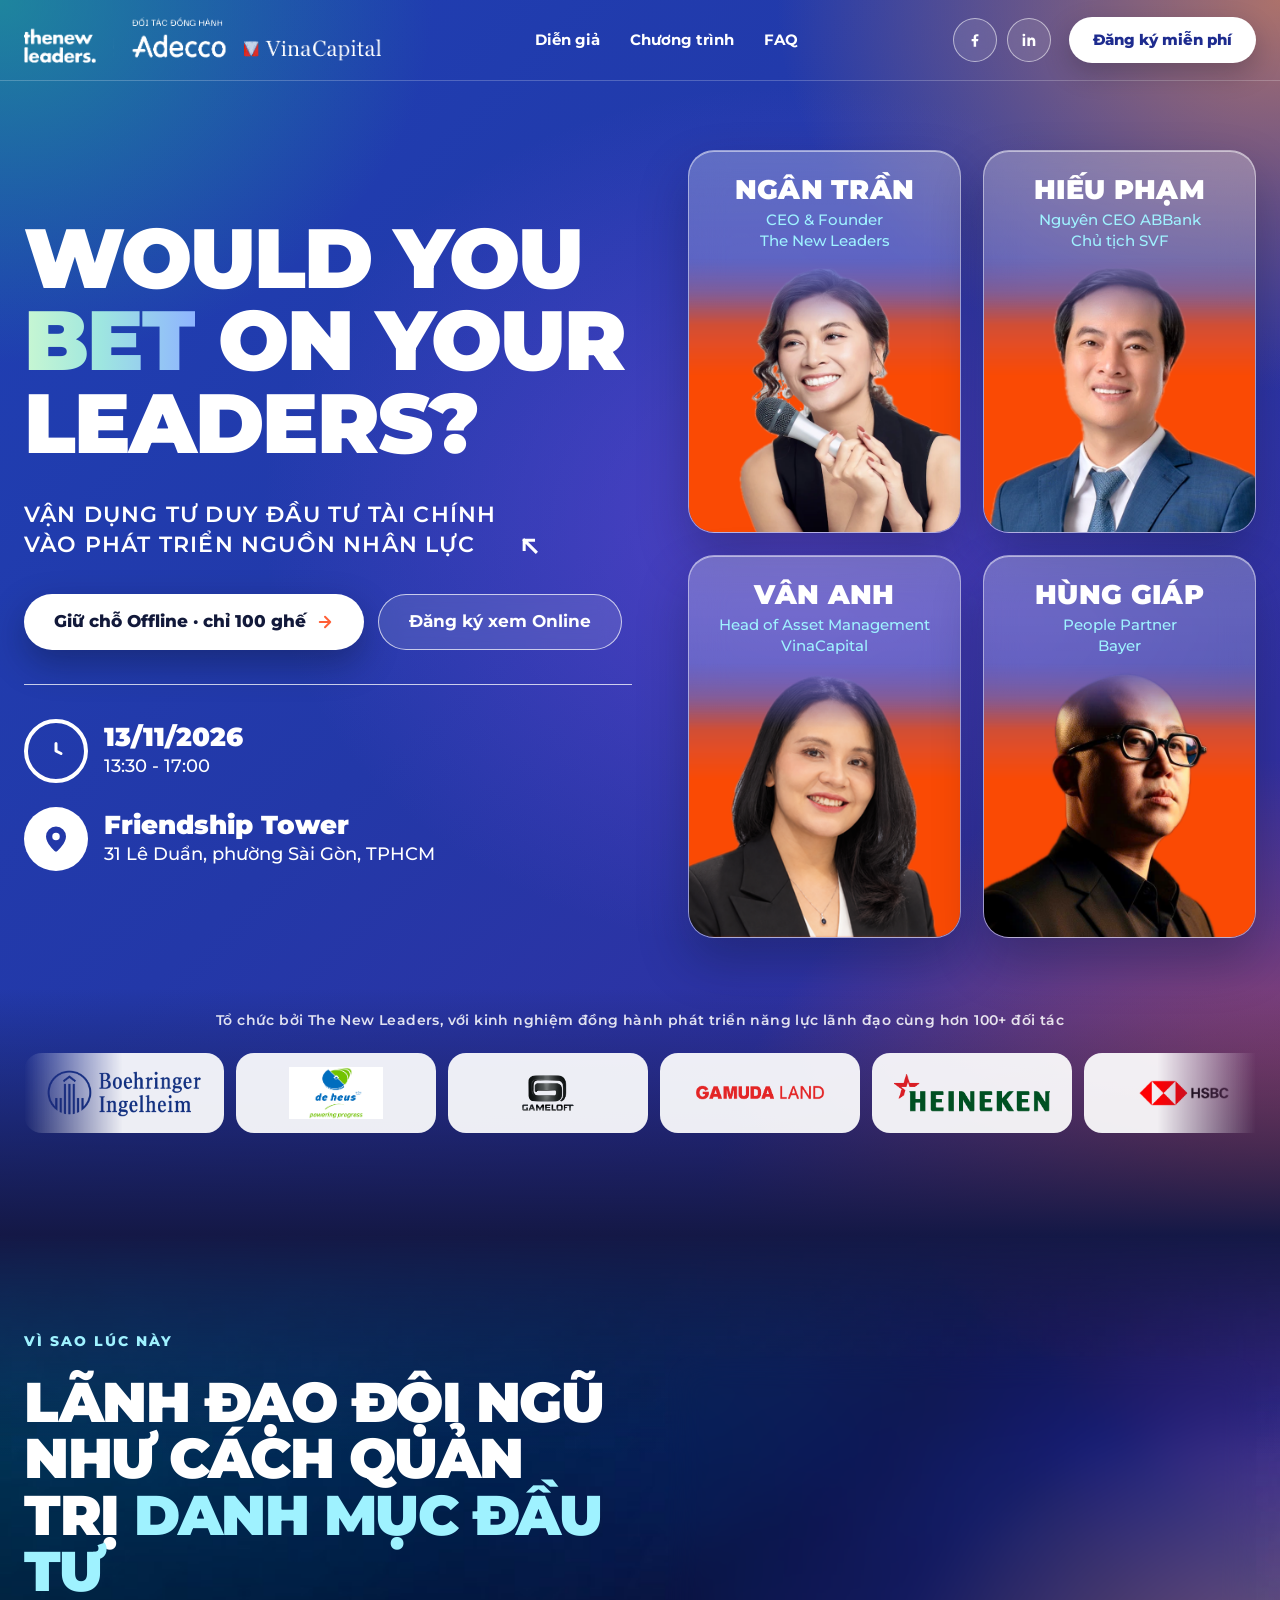
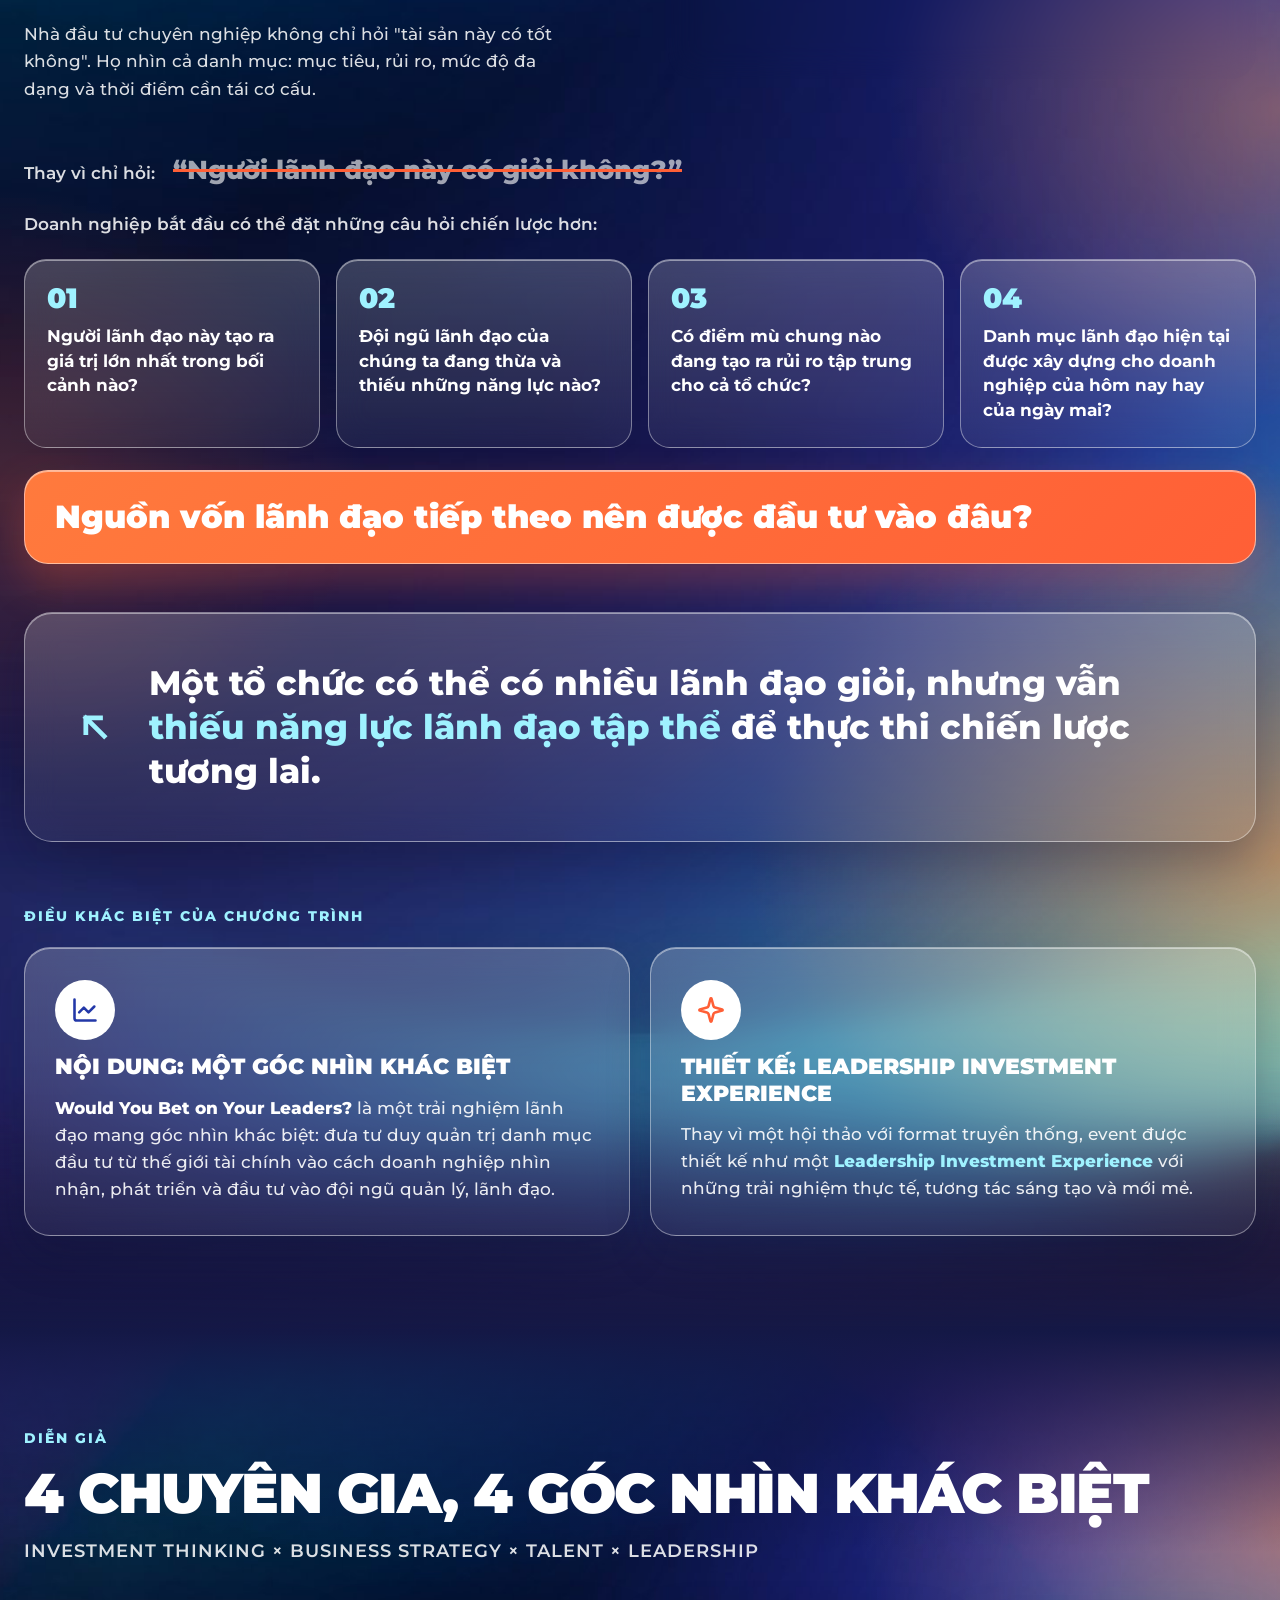
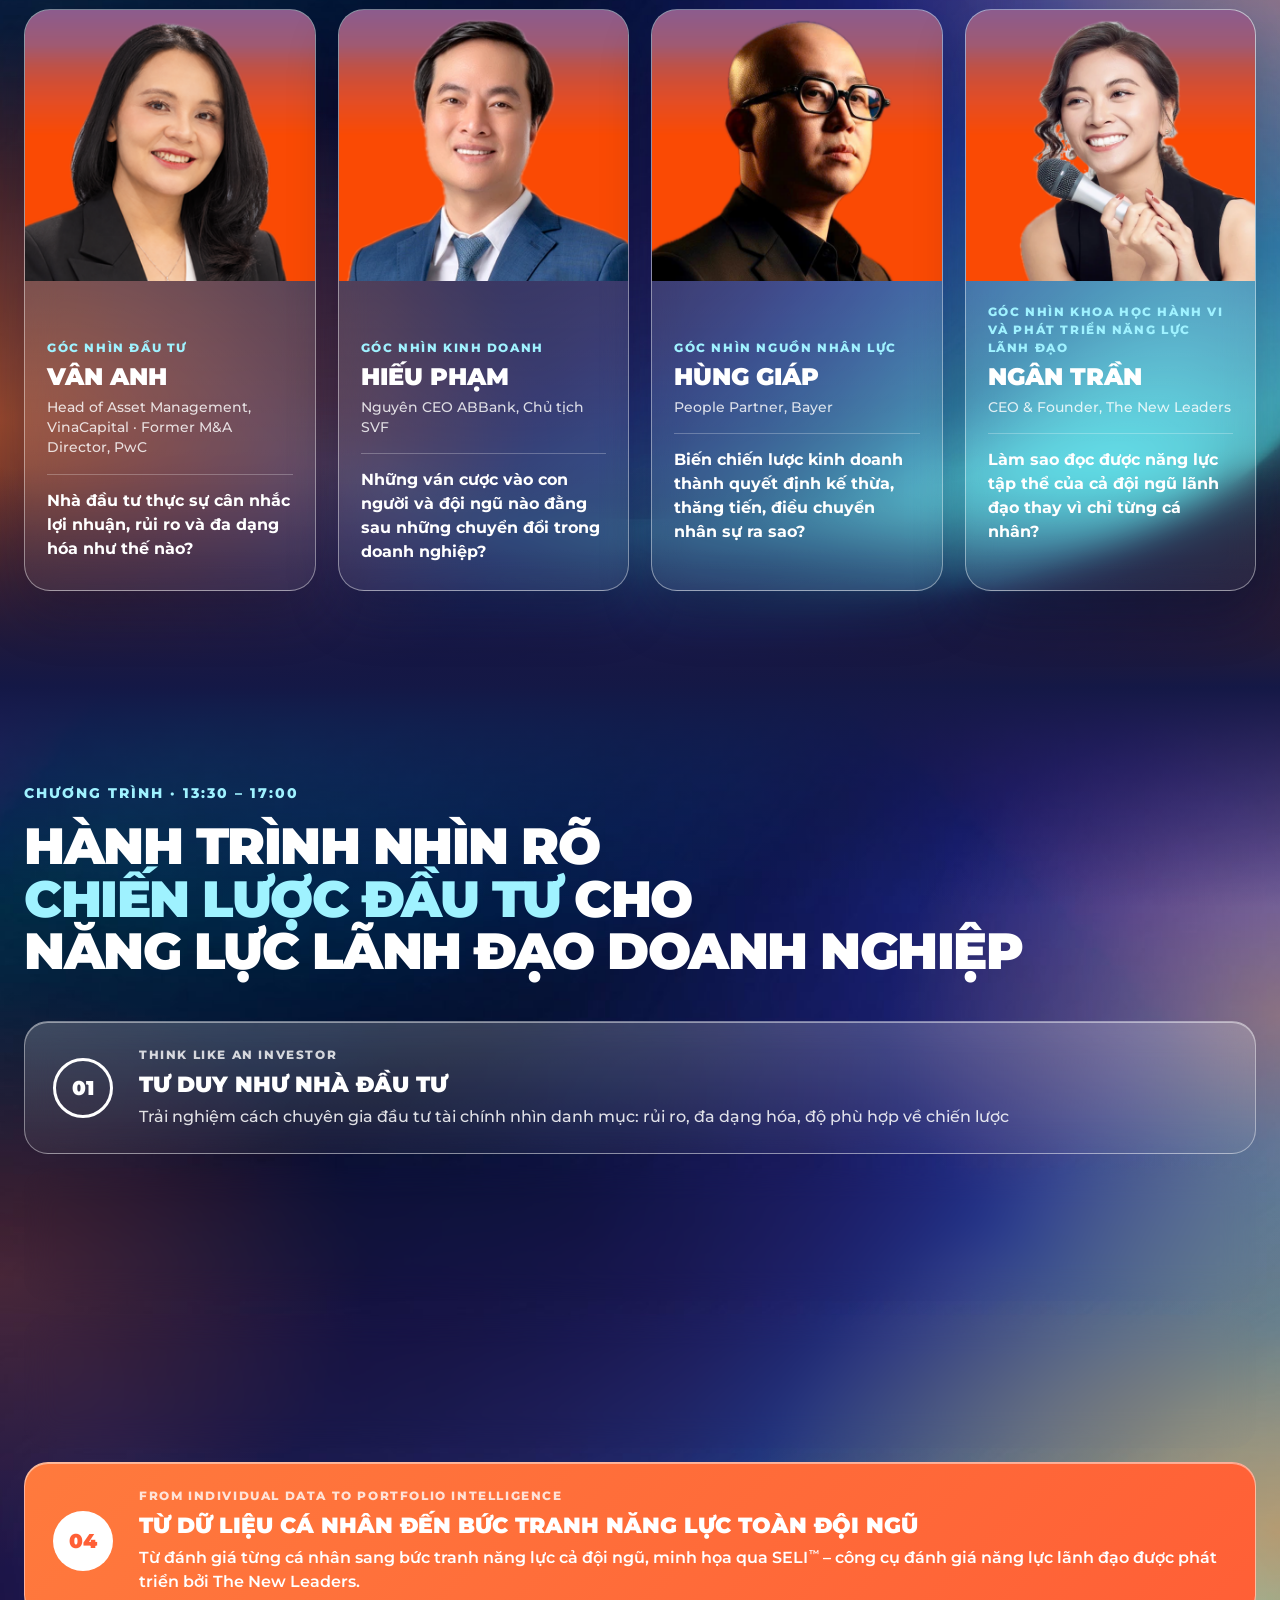
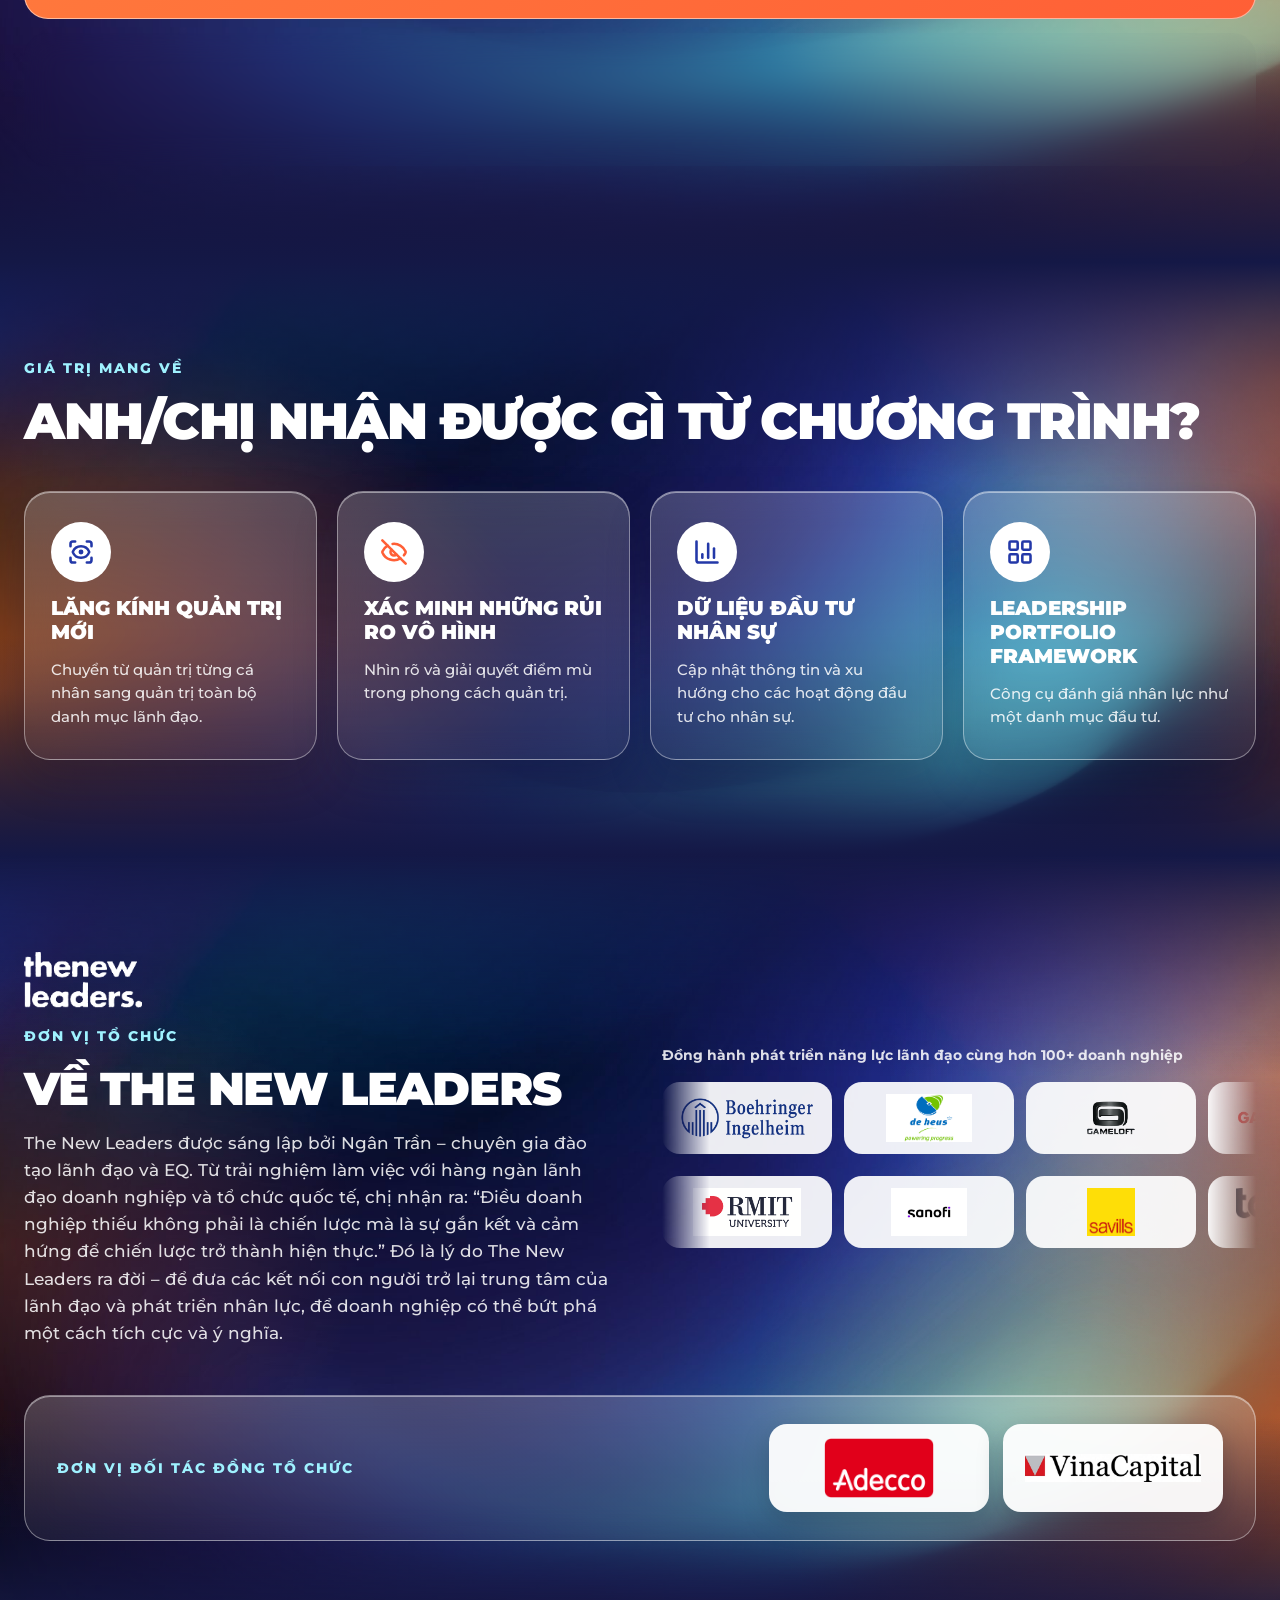
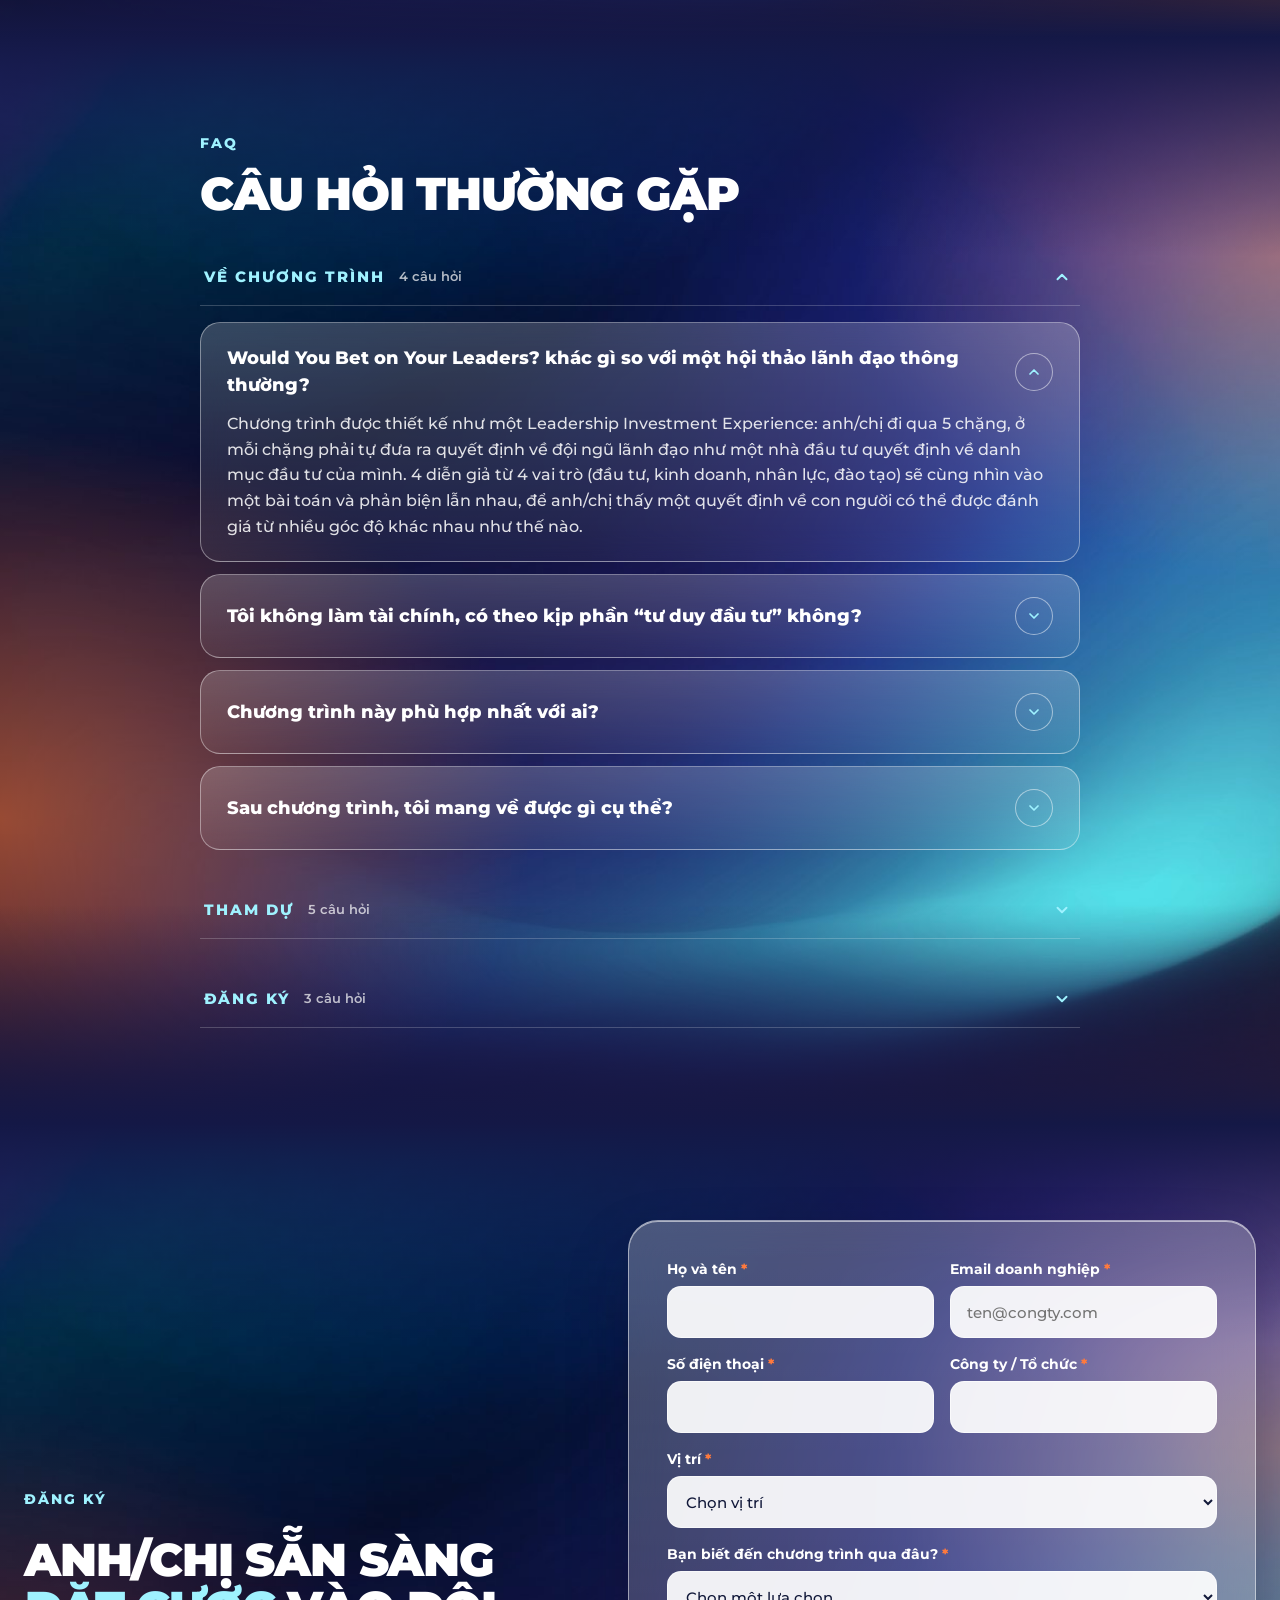
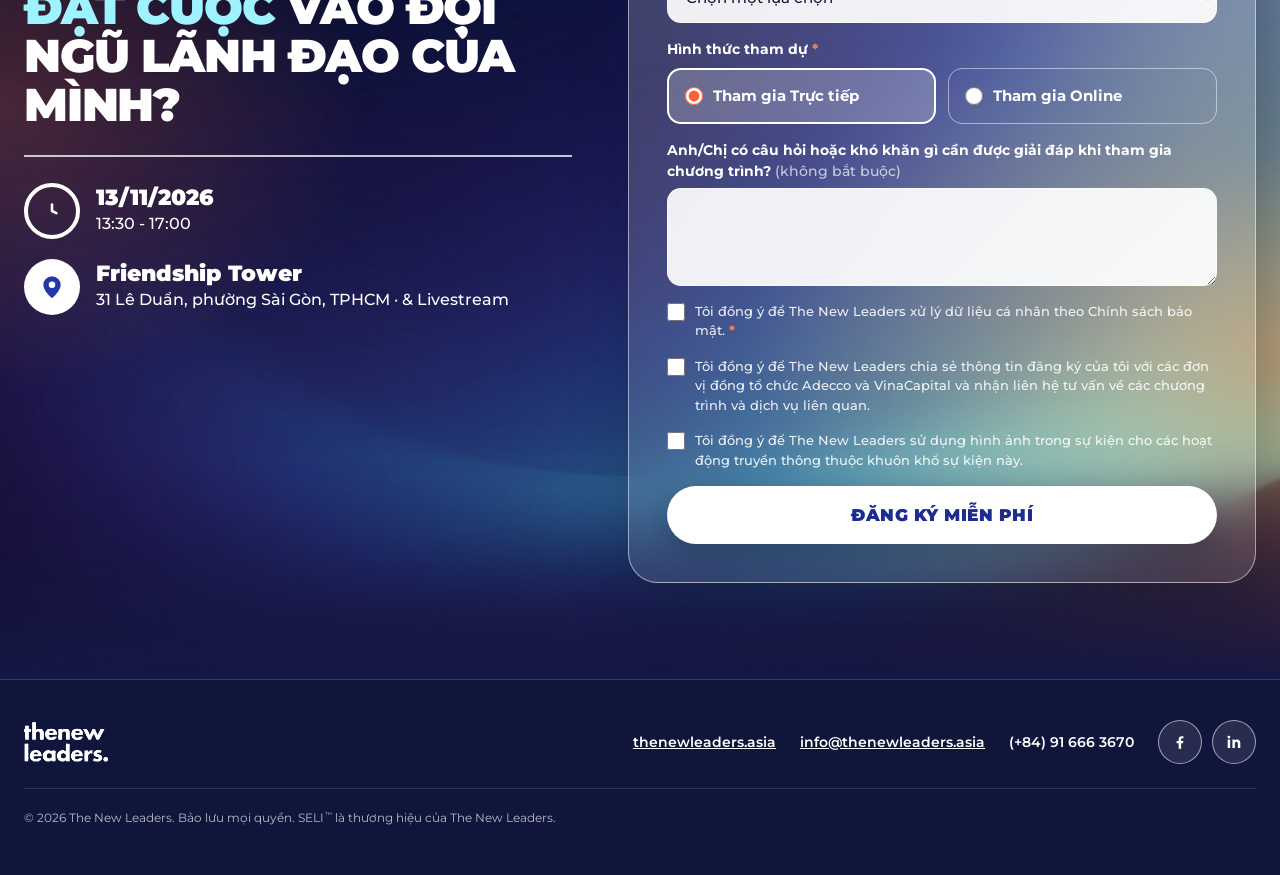
==== index.html @ a6abc37e "Point form at the re-pasted UTF-8 Apps Script deployment Co-Authored-By: Claude Opus 5.5 <noreply@an" ====
<!DOCTYPE html>
<html lang="vi">

<head>
  <meta charset="UTF-8">
  <meta name="viewport" content="width=device-width, initial-scale=1.0">
  <title>Would You Bet on Your Leaders? — The New Leaders</title>
  <meta name="description"
    content="Vận dụng tư duy đầu tư tài chính vào phát triển nguồn nhân lực. Sự kiện miễn phí ngày 13/11/2026 tại Friendship Tower, TPHCM & Livestream.">
  <!-- Ảnh & nội dung hiện khi share link (Facebook, Zalo, LinkedIn, Messenger, X).
       Link ảnh phải là URL đầy đủ; đổi ảnh thì thay file share_thumbnail.jpg (giữ tỉ lệ ~1.91:1 hoặc 16:9). -->
  <meta property="og:type" content="website">
  <meta property="og:url" content="https://khangworkinghardmakingmoney-code.github.io/PE1311/">
  <meta property="og:site_name" content="The New Leaders">
  <meta property="og:locale" content="vi_VN">
  <meta property="og:title" content="Would You Bet on Your Leaders? — The New Leaders">
  <meta property="og:description"
    content="Vận dụng tư duy đầu tư tài chính vào phát triển nguồn nhân lực. Sự kiện miễn phí ngày 13/11/2026 tại Friendship Tower, TPHCM & Livestream.">
  <meta property="og:image"
    content="https://khangworkinghardmakingmoney-code.github.io/PE1311/images/wybol/share_thumbnail.jpg">
  <meta property="og:image:width" content="1648">
  <meta property="og:image:height" content="928">
  <meta property="og:image:alt"
    content="Would You Bet on Your Leaders? — 13/11/2026, Friendship Tower, TPHCM. Diễn giả: Ngân Trần, Hiếu Phạm, Vân Anh, Hùng Giáp">
  <meta name="twitter:card" content="summary_large_image">
  <meta name="twitter:title" content="Would You Bet on Your Leaders? — The New Leaders">
  <meta name="twitter:description"
    content="Vận dụng tư duy đầu tư tài chính vào phát triển nguồn nhân lực. Sự kiện miễn phí ngày 13/11/2026 tại Friendship Tower, TPHCM & Livestream.">
  <meta name="twitter:image"
    content="https://khangworkinghardmakingmoney-code.github.io/PE1311/images/wybol/share_thumbnail.jpg">
  <!-- Event Typography: Montserrat -->
  <link rel="preconnect" href="https://fonts.googleapis.com">
  <link rel="preconnect" href="https://fonts.gstatic.com" crossorigin>
  <link href="https://fonts.googleapis.com/css2?family=Montserrat:wght@400;500;600;700;800;900&display=swap"
    rel="stylesheet">
  <link rel="stylesheet" href="event.css">
</head>

<body>

  <!-- ================================================================= -->
  <!-- 00 NAV (nằm trên Hero)                                            -->
  <!-- ================================================================= -->
  <header class="ev-header">
    <nav class="ev-nav" aria-label="Điều hướng chính">
      <a href="#top" class="ev-nav-brand"><img src="images/wybol/hero_logo_lockup.png"
          alt="The New Leaders · Đối tác đồng hành: Adecco, VinaCapital" class="ev-nav-logo"></a>
      <div class="ev-nav-links">
        <a href="#speakers">Diễn giả</a>
        <a href="#agenda">Chương trình</a>
        <a href="#faq">FAQ</a>
      </div>
      <div class="ev-nav-actions">
        <div class="ev-social">
          <a href="https://www.facebook.com/Thenewleaders.asia" class="ev-social-btn" target="_blank" rel="noopener"
            aria-label="The New Leaders trên Facebook"><svg aria-hidden="true" width="18" height="18" viewBox="0 0 24 24" fill="currentColor"><path d="M13.5 21v-7.5h2.5l.5-3h-3V8.6c0-.9.3-1.6 1.6-1.6H16.6V4.3c-.3 0-1.3-.1-2.4-.1-2.4 0-4 1.4-4 4.1v2.2H7.5v3h2.7V21h3.3z"/></svg></a>
          <a href="https://www.linkedin.com/company/74144315" class="ev-social-btn" target="_blank" rel="noopener"
            aria-label="The New Leaders trên LinkedIn"><svg aria-hidden="true" width="18" height="18" viewBox="0 0 24 24" fill="currentColor"><path d="M6.9 8.8H3.6V20h3.3V8.8zM5.2 3.5a1.9 1.9 0 1 0 0 3.8 1.9 1.9 0 0 0 0-3.8zM20.4 13.6c0-3-1.6-4.9-4.2-4.9-1.6 0-2.6.9-3 1.6V8.8H9.9V20h3.3v-5.6c0-1.5.3-2.9 2.1-2.9 1.8 0 1.8 1.7 1.8 3V20h3.3v-6.4z"/></svg></a>
        </div>
        <a href="#register" class="ev-btn ev-btn-white ev-nav-cta">Đăng ký miễn phí</a>
      </div>
    </nav>
  </header>

  <main id="top">
    <!-- ================================================================= -->
    <!-- 01 HERO                                                           -->
    <!-- ================================================================= -->
    <section class="ev-hero">
      <div class="ev-container ev-hero-grid">

        <!-- Left: title + CTA + info (logo lockup lives in the header) -->
        <div class="ev-hero-copy">
          <h1 class="ev-hero-title">Would you <span class="ev-hero-title-gradient">bet</span> on your leaders?</h1>
          <p class="ev-hero-tagline">
            <span>Vận dụng tư duy đầu tư tài chính vào phát triển nguồn nhân lực</span>
            <svg aria-hidden="true" width="28" height="28" viewBox="0 0 24 24" fill="none" stroke="currentColor"
              stroke-width="2.6" stroke-linecap="square">
              <path d="M17 17 7 7M7 15V7h8"></path>
            </svg>
          </p>
          <div class="ev-hero-ctas">
            <a href="#register" class="ev-btn ev-btn-white">
              Giữ chỗ Offline · chỉ 100 ghế
              <svg aria-hidden="true" width="18" height="18" viewBox="0 0 24 24" fill="none" stroke="#FF5F36"
                stroke-width="2.6" stroke-linecap="round" stroke-linejoin="round">
                <path d="M5 12h14M12 5l7 7-7 7"></path>
              </svg>
            </a>
            <a href="#register" class="ev-btn ev-btn-ghost">Đăng ký xem Online</a>
          </div>
          <div class="ev-rule"></div>
          <div class="ev-info-list">
            <div class="ev-info-item">
              <span class="ev-icon-circle ev-icon-circle--outline">
                <svg aria-hidden="true" width="30" height="30" viewBox="0 0 24 24" fill="none" stroke="#FFFFFF"
                  stroke-width="2.4" stroke-linecap="round" stroke-linejoin="round">
                  <path d="M12 6v6l4 2"></path>
                </svg>
              </span>
              <div><strong>13/11/2026</strong><span>13:30 - 17:00</span></div>
            </div>
            <div class="ev-info-item">
              <span class="ev-icon-circle ev-icon-circle--solid">
                <svg aria-hidden="true" width="30" height="30" viewBox="0 0 24 24" fill="#2338A8">
                  <path
                    d="M12 2a8 8 0 0 0-8 8c0 5.4 6.4 11.1 7.2 11.8a1.2 1.2 0 0 0 1.6 0C13.6 21.1 20 15.4 20 10a8 8 0 0 0-8-8zm0 11a3 3 0 1 1 0-6 3 3 0 0 1 0 6z">
                  </path>
                </svg>
              </span>
              <div><strong>Friendship Tower</strong><span>31 Lê Duẩn, phường Sài Gòn, TPHCM</span></div>
            </div>
          </div>
        </div>

        <!-- Right: 4 speakers, glass cards -->
        <div class="ev-hero-speakers">
          <article class="ev-hero-speaker">
            <div class="ev-hero-speaker-meta">
              <h3>Ngân Trần</h3><span>CEO &amp; Founder<br>The New Leaders</span>
            </div>
            <img src="images/wybol/speaker_ngan_tran.png" alt="Ngân Trần">
          </article>
          <article class="ev-hero-speaker">
            <div class="ev-hero-speaker-meta">
              <h3>Hiếu Phạm</h3><span>Nguyên CEO ABBank<br>Chủ tịch SVF</span>
            </div>
            <img src="images/wybol/speaker_hieu_pham.png" alt="Hiếu Phạm">
          </article>
          <article class="ev-hero-speaker">
            <div class="ev-hero-speaker-meta">
              <h3>Vân Anh</h3><span>Head of Asset Management<br>VinaCapital</span>
            </div>
            <img src="images/wybol/speaker_van_anh.png" alt="Vân Anh">
          </article>
          <article class="ev-hero-speaker">
            <div class="ev-hero-speaker-meta">
              <h3>Hùng Giáp</h3><span>People Partner<br>Bayer</span>
            </div>
            <img src="images/wybol/speaker_hung_giap.png" alt="Hùng Giáp">
          </article>
        </div>

      </div>

      <!-- Hero logo strip: logo lấy từ <template id="clientLogos"> (phần Đơn vị tổ chức), chỉ cần sửa logo ở đó -->
      <div class="ev-container ev-hero-logos">
        <p class="ev-hero-logos-caption">Tổ chức bởi The New Leaders, với kinh nghiệm đồng hành phát triển năng
          lực lãnh đạo cùng hơn 100+ đối tác</p>
        <div class="ev-marquee" id="heroMarquee">
          <div class="ev-marquee-track"></div>
        </div>
      </div>
    </section>

    <!-- ================================================================= -->
    <!-- 02 WHY + BIG IDEA                                                 -->
    <!-- ================================================================= -->
    <section class="ev-section ev-bg-a" id="why">
      <div class="ev-container ev-why">
        <div class="ev-why-intro">
          <div class="ev-why-copy">
            <span class="ev-eyebrow">VÌ SAO LÚC NÀY</span>
            <h2 class="ev-h2">Lãnh đạo đội ngũ như cách quản trị <span class="ev-accent">danh mục đầu tư</span></h2>
            <p class="ev-lead">Nhà đầu tư chuyên nghiệp không chỉ hỏi "tài sản này có tốt không". Họ nhìn cả danh mục:
              mục tiêu, rủi ro, mức độ đa dạng và thời điểm cần tái cơ cấu.</p>
          </div>
          <div class="ev-glass ev-compare">
            <div class="ev-compare-row ev-compare-row--head"><span>TRONG ĐẦU TƯ</span><span>TRONG LÃNH ĐẠO</span></div>
            <div class="ev-compare-row"><span>Tài sản</span><span>Đội ngũ lãnh đạo</span></div>
            <div class="ev-compare-row"><span>Rủi ro</span><span>Rủi ro hành vi &amp; lãnh đạo</span></div>
            <div class="ev-compare-row ev-compare-row--highlight"><span>Rủi ro tập trung</span><span>Điểm mù lãnh đạo tập
                thể</span></div>
            <div class="ev-compare-row"><span>Tái cơ cấu danh mục</span><span>Quyết định đầu tư lãnh đạo</span></div>
          </div>
        </div>

        <!-- Strategic questions -->
        <div class="ev-questions">
          <div class="ev-questions-strike">
            <span class="ev-questions-label">Thay vì chỉ hỏi:</span>
            <span class="ev-questions-old">“Người lãnh đạo này có giỏi không?”</span>
          </div>
          <p class="ev-questions-label">Doanh nghiệp bắt đầu có thể đặt những câu hỏi chiến lược hơn:</p>
          <div class="ev-questions-grid">
            <div class="ev-glass ev-question-card"><span>01</span>
              <p>Người lãnh đạo này tạo ra giá trị lớn nhất trong bối cảnh nào?</p>
            </div>
            <div class="ev-glass ev-question-card"><span>02</span>
              <p>Đội ngũ lãnh đạo của chúng ta đang thừa và thiếu những năng lực nào?</p>
            </div>
            <div class="ev-glass ev-question-card"><span>03</span>
              <p>Có điểm mù chung nào đang tạo ra rủi ro tập trung cho cả tổ chức?</p>
            </div>
            <div class="ev-glass ev-question-card"><span>04</span>
              <p>Danh mục lãnh đạo hiện tại được xây dựng cho doanh nghiệp của hôm nay hay của ngày mai?</p>
            </div>
          </div>
          <p class="ev-orange-card ev-question-final">Nguồn vốn lãnh đạo tiếp theo nên được đầu tư vào đâu?</p>
        </div>

        <div class="ev-glass ev-big-idea">
          <svg aria-hidden="true" width="44" height="44" viewBox="0 0 24 24" fill="none" stroke="#9FF2FF"
            stroke-width="2.6" stroke-linecap="square">
            <path d="M17 17 7 7M7 15V7h8"></path>
          </svg>
          <p>Một tổ chức có thể có nhiều lãnh đạo giỏi, nhưng vẫn <span class="ev-accent">thiếu năng lực lãnh đạo tập
              thể</span> để thực thi chiến lược tương lai.</p>
        </div>

        <!-- Event summary -->
        <div class="ev-diff">
          <span class="ev-eyebrow">ĐIỀU KHÁC BIỆT CỦA CHƯƠNG TRÌNH</span>
          <div class="ev-diff-grid">
            <div class="ev-glass ev-feature-card">
              <span class="ev-icon-circle ev-icon-circle--card">
                <svg aria-hidden="true" width="28" height="28" viewBox="0 0 24 24" fill="none" stroke="#2338A8"
                  stroke-width="2.2" stroke-linecap="round" stroke-linejoin="round">
                  <path d="M3 3v16a2 2 0 0 0 2 2h16"></path>
                  <path d="m7 14 4-4 4 4 5-5"></path>
                </svg>
              </span>
              <h3>Nội dung: một góc nhìn khác biệt</h3>
              <p><strong>Would You Bet on Your Leaders?</strong> là một trải nghiệm lãnh đạo mang góc nhìn khác biệt:
                đưa tư duy quản trị danh mục đầu tư từ thế giới tài chính vào cách doanh nghiệp nhìn nhận, phát triển
                và đầu tư vào đội ngũ quản lý, lãnh đạo.</p>
            </div>
            <div class="ev-glass ev-feature-card">
              <span class="ev-icon-circle ev-icon-circle--card">
                <svg aria-hidden="true" width="28" height="28" viewBox="0 0 24 24" fill="none" stroke="#FF5F36"
                  stroke-width="2.2" stroke-linecap="round" stroke-linejoin="round">
                  <path
                    d="M9.937 15.5A2 2 0 0 0 8.5 14.063l-6.135-1.582a.5.5 0 0 1 0-.962L8.5 9.936A2 2 0 0 0 9.937 8.5l1.582-6.135a.5.5 0 0 1 .963 0L14.063 8.5A2 2 0 0 0 15.5 9.937l6.135 1.581a.5.5 0 0 1 0 .964L15.5 14.063a2 2 0 0 0-1.437 1.437l-1.582 6.135a.5.5 0 0 1-.963 0z">
                  </path>
                </svg>
              </span>
              <h3>Thiết kế: Leadership Investment Experience</h3>
              <p>Thay vì một hội thảo với format truyền thống, event được thiết kế như một <strong
                  class="ev-accent">Leadership Investment Experience</strong> với những trải nghiệm thực tế, tương tác
                sáng tạo và mới mẻ.</p>
            </div>
          </div>
        </div>
      </div>
    </section>

    <!-- ================================================================= -->
    <!-- 05 SPEAKERS                                                       -->
    <!-- ================================================================= -->
    <section class="ev-section ev-bg-b" id="speakers">
      <div class="ev-container ev-speakers">
        <div class="ev-section-head">
          <span class="ev-eyebrow">DIỄN GIẢ</span>
          <h2 class="ev-h2">4 chuyên gia, 4 góc nhìn khác biệt</h2>
          <p class="ev-speakers-sub">Investment Thinking × Business Strategy × Talent × Leadership</p>
        </div>
        <div class="ev-speakers-grid">
          <article class="ev-glass ev-speaker-card">
            <img src="images/wybol/speaker_van_anh.png" alt="Vân Anh">
            <div class="ev-speaker-body">
              <span class="ev-speaker-lens">GÓC NHÌN ĐẦU TƯ</span>
              <h3>Vân Anh</h3>
              <p class="ev-speaker-role">Head of Asset Management, VinaCapital · Former M&amp;A Director, PwC</p>
              <p class="ev-speaker-question">Nhà đầu tư thực sự cân nhắc lợi nhuận, rủi ro và đa dạng hóa như thế nào?</p>
            </div>
          </article>
          <article class="ev-glass ev-speaker-card">
            <img src="images/wybol/speaker_hieu_pham.png" alt="Hiếu Phạm">
            <div class="ev-speaker-body">
              <span class="ev-speaker-lens">GÓC NHÌN KINH DOANH</span>
              <h3>Hiếu Phạm</h3>
              <p class="ev-speaker-role">Nguyên CEO ABBank, Chủ tịch SVF</p>
              <p class="ev-speaker-question">Những ván cược vào con người và đội ngũ nào đằng sau những chuyển đổi trong
                doanh nghiệp?</p>
            </div>
          </article>
          <article class="ev-glass ev-speaker-card">
            <img src="images/wybol/speaker_hung_giap.png" alt="Hùng Giáp">
            <div class="ev-speaker-body">
              <span class="ev-speaker-lens">GÓC NHÌN NGUỒN NHÂN LỰC</span>
              <h3>Hùng Giáp</h3>
              <p class="ev-speaker-role">People Partner, Bayer</p>
              <p class="ev-speaker-question">Biến chiến lược kinh doanh thành quyết định kế thừa, thăng tiến, điều chuyển
                nhân sự ra sao?</p>
            </div>
          </article>
          <article class="ev-glass ev-speaker-card">
            <img src="images/wybol/speaker_ngan_tran.png" alt="Ngân Trần">
            <div class="ev-speaker-body">
              <span class="ev-speaker-lens">GÓC NHÌN KHOA HỌC HÀNH VI VÀ PHÁT TRIỂN NĂNG LỰC LÃNH ĐẠO</span>
              <h3>Ngân Trần</h3>
              <p class="ev-speaker-role">CEO &amp; Founder, The New Leaders</p>
              <p class="ev-speaker-question">Làm sao đọc được năng lực tập thể của cả đội ngũ lãnh đạo thay vì chỉ từng
                cá nhân?</p>
            </div>
          </article>
        </div>
      </div>
    </section>

    <!-- ================================================================= -->
    <!-- 06 AGENDA                                                         -->
    <!-- ================================================================= -->
    <section class="ev-section ev-bg-a" id="agenda">
      <div class="ev-container ev-agenda">
        <div class="ev-section-head">
          <span class="ev-eyebrow">CHƯƠNG TRÌNH · 13:30 – 17:00</span>
          <h2 class="ev-h2 ev-h2--md">Hành trình nhìn rõ <br><span class="ev-accent">chiến lược đầu tư</span> cho
            <br>năng lực lãnh đạo doanh nghiệp</h2>
        </div>
        <ol class="ev-agenda-list">
          <li class="ev-glass ev-agenda-item">
            <span class="ev-agenda-num">01</span>
            <div class="ev-agenda-body">
              <span class="ev-agenda-en">Think Like an Investor</span>
              <h3>Tư duy như nhà đầu tư</h3>
              <p>Trải nghiệm cách chuyên gia đầu tư tài chính nhìn danh mục: rủi ro, đa dạng hóa, độ phù hợp về chiến
                lược</p>
            </div>
          </li>
          <li class="ev-glass ev-agenda-item">
            <span class="ev-agenda-num">02</span>
            <div class="ev-agenda-body">
              <span class="ev-agenda-en">Reimagine Leadership as a Portfolio</span>
              <h3>Nhìn đội ngũ lãnh đạo như một danh mục đầu tư</h3>
              <p>Khi một điểm mạnh lặp lại quá nhiều trở thành những rủi ro khó lường</p>
            </div>
          </li>
          <li class="ev-glass ev-agenda-item">
            <span class="ev-agenda-num">03</span>
            <div class="ev-agenda-body">
              <span class="ev-agenda-en">Leadership Investment in the Real World</span>
              <h3>Đầu tư vào lãnh đạo trong thực tế</h3>
              <p>4 diễn giả cùng giải bài toán: phát triển, điều chuyển, đa dạng hóa, kế thừa hay tuyển mới.</p>
            </div>
          </li>
          <li class="ev-orange-card ev-agenda-item">
            <span class="ev-agenda-num">04</span>
            <div class="ev-agenda-body">
              <span class="ev-agenda-en">From Individual Data to Portfolio Intelligence</span>
              <h3>Từ dữ liệu cá nhân đến bức tranh năng lực toàn đội ngũ</h3>
              <p>Từ đánh giá từng cá nhân sang bức tranh năng lực cả đội ngũ, minh họa qua SELI<sup class="ev-tm">™</sup>
                – công cụ đánh giá năng lực lãnh đạo được phát triển bởi The New Leaders.</p>
            </div>
          </li>
          <li class="ev-glass ev-agenda-item">
            <span class="ev-agenda-num">05</span>
            <div class="ev-agenda-body">
              <span class="ev-agenda-en">Rebalance for the Future</span>
              <h3>Tái cơ cấu cho tương lai</h3>
              <p>Áp dụng Leadership Portfolio Framework vào chính tổ chức của anh/chị</p>
            </div>
          </li>
        </ol>
      </div>
    </section>

    <!-- ================================================================= -->
    <!-- 07 TAKEAWAYS                                                      -->
    <!-- ================================================================= -->
    <section class="ev-section ev-bg-b">
      <div class="ev-container ev-speakers">
        <div class="ev-section-head">
          <span class="ev-eyebrow">GIÁ TRỊ MANG VỀ</span>
          <h2 class="ev-h2 ev-h2--md">Anh/chị nhận được gì từ chương trình?</h2>
        </div>
        <div class="ev-takeaways-grid">
          <div class="ev-glass ev-feature-card">
            <span class="ev-icon-circle ev-icon-circle--card">
              <svg aria-hidden="true" width="28" height="28" viewBox="0 0 24 24" fill="none" stroke="#2338A8"
                stroke-width="2.2" stroke-linecap="round" stroke-linejoin="round">
                <path d="M3 7V5a2 2 0 0 1 2-2h2"></path>
                <path d="M17 3h2a2 2 0 0 1 2 2v2"></path>
                <path d="M21 17v2a2 2 0 0 1-2 2h-2"></path>
                <path d="M7 21H5a2 2 0 0 1-2-2v-2"></path>
                <circle cx="12" cy="12" r="1"></circle>
                <path d="M18.944 12.33a1 1 0 0 0 0-.66 7.5 7.5 0 0 0-13.888 0 1 1 0 0 0 0 .66 7.5 7.5 0 0 0 13.888 0">
                </path>
              </svg>
            </span>
            <h3>Lăng kính quản trị mới</h3>
            <p>Chuyển từ quản trị từng cá nhân sang quản trị toàn bộ danh mục lãnh đạo.</p>
          </div>
          <div class="ev-glass ev-feature-card">
            <span class="ev-icon-circle ev-icon-circle--card">
              <svg aria-hidden="true" width="28" height="28" viewBox="0 0 24 24" fill="none" stroke="#FF5F36"
                stroke-width="2.2" stroke-linecap="round" stroke-linejoin="round">
                <path d="M10.733 5.076a10.744 10.744 0 0 1 11.205 6.575 1 1 0 0 1 0 .696 10.747 10.747 0 0 1-1.444 2.49">
                </path>
                <path d="M14.084 14.158a3 3 0 0 1-4.242-4.242"></path>
                <path d="M17.479 17.499a10.75 10.75 0 0 1-15.417-5.151 1 1 0 0 1 0-.696 10.75 10.75 0 0 1 4.446-5.143">
                </path>
                <path d="m2 2 20 20"></path>
              </svg>
            </span>
            <h3>Xác minh những rủi ro vô hình</h3>
            <p>Nhìn rõ và giải quyết điểm mù trong phong cách quản trị.</p>
          </div>
          <div class="ev-glass ev-feature-card">
            <span class="ev-icon-circle ev-icon-circle--card">
              <svg aria-hidden="true" width="28" height="28" viewBox="0 0 24 24" fill="none" stroke="#2338A8"
                stroke-width="2.2" stroke-linecap="round" stroke-linejoin="round">
                <path d="M3 3v16a2 2 0 0 0 2 2h16"></path>
                <path d="M18 17V9"></path>
                <path d="M13 17V5"></path>
                <path d="M8 17v-3"></path>
              </svg>
            </span>
            <h3>Dữ liệu đầu tư nhân sự</h3>
            <p>Cập nhật thông tin và xu hướng cho các hoạt động đầu tư cho nhân sự.</p>
          </div>
          <div class="ev-glass ev-feature-card">
            <span class="ev-icon-circle ev-icon-circle--card">
              <svg aria-hidden="true" width="28" height="28" viewBox="0 0 24 24" fill="none" stroke="#2338A8"
                stroke-width="2.2" stroke-linecap="round" stroke-linejoin="round">
                <rect x="3" y="3" width="7" height="7" rx="1"></rect>
                <rect x="14" y="3" width="7" height="7" rx="1"></rect>
                <rect x="14" y="14" width="7" height="7" rx="1"></rect>
                <rect x="3" y="14" width="7" height="7" rx="1"></rect>
              </svg>
            </span>
            <h3>Leadership Portfolio Framework</h3>
            <p>Công cụ đánh giá nhân lực như một danh mục đầu tư.</p>
          </div>
        </div>
      </div>
    </section>

    <!-- ================================================================= -->
    <!-- 08 ORGANISER                                                      -->
    <!-- ================================================================= -->
    <section class="ev-section ev-bg-a" id="partner">
      <div class="ev-container ev-organiser">
        <div class="ev-organiser-intro">
          <div class="ev-organiser-copy">
            <img src="images/wybol/tnl_logo.png" alt="The New Leaders" class="ev-organiser-logo">
            <span class="ev-eyebrow">ĐƠN VỊ TỔ CHỨC</span>
            <h2 class="ev-h2 ev-h2--sm">Về The New Leaders</h2>
            <p class="ev-lead">The New Leaders được sáng lập bởi Ngân Trần – chuyên gia đào tạo lãnh đạo và EQ. Từ trải
              nghiệm làm việc với hàng ngàn lãnh đạo doanh nghiệp và tổ chức quốc tế, chị nhận ra: “Điều doanh nghiệp
              thiếu không phải là chiến lược mà là sự gắn kết và cảm hứng để chiến lược trở thành hiện thực.” Đó là lý
              do The New Leaders ra đời – để đưa các kết nối con người trở lại trung tâm của lãnh đạo và phát triển
              nhân lực, để doanh nghiệp có thể bứt phá một cách tích cực và ý nghĩa.</p>
          </div>
          <!-- Logo khách hàng: 2 hàng marquee chạy ngược chiều, mỗi hàng lấy một nửa từ #clientLogos -->
          <div class="ev-clients">
            <span class="ev-clients-label">Đồng hành phát triển năng lực lãnh đạo cùng hơn 100+ doanh nghiệp</span>
            <div class="ev-marquee" data-logos-part="1">
              <div class="ev-marquee-track"></div>
            </div>
            <div class="ev-marquee ev-marquee--reverse" data-logos-part="2">
              <div class="ev-marquee-track"></div>
            </div>
          </div>
        </div>
        <div class="ev-glass ev-partners">
          <span class="ev-eyebrow">ĐƠN VỊ ĐỐI TÁC ĐỒNG TỔ CHỨC</span>
          <div class="ev-partner-logos">
            <div class="ev-partner-logo"><img src="images/wybol/partner_adecco.webp" alt="Adecco"></div>
            <div class="ev-partner-logo"><img src="images/wybol/partner_vinacapital.jpg" alt="VinaCapital"></div>
          </div>
        </div>
        <!-- Danh sách logo dùng chung cho mọi marquee (Hero + Đơn vị tổ chức). Mỗi logo chỉ liệt kê 1 lần.
             Thêm logo: <div class="ev-client-logo"><img src="images/ten_logo.png" alt="Tên công ty"></div> -->
        <template id="clientLogos">
          <div class="ev-client-logo"><img src="images/BoehringerIngelheim.png" alt="Boehringer Ingelheim"></div>
          <div class="ev-client-logo"><img src="images/deheus.png" alt="De Heus"></div>
          <div class="ev-client-logo"><img src="images/Gameloft.png" alt="Gameloft"></div>
          <div class="ev-client-logo"><img src="images/GamudaLand.png" alt="Gamuda Land"></div>
          <div class="ev-client-logo"><img src="images/Heineken.png" alt="Heineken"></div>
          <div class="ev-client-logo"><img src="images/hsbc.png" alt="HSBC"></div>
          <div class="ev-client-logo"><img src="images/Ipsen.png" alt="Ipsen"></div>
          <div class="ev-client-logo"><img src="images/Jotun.png" alt="Jotun"></div>
          <div class="ev-client-logo"><img src="images/jwmarriott.png" alt="JW Marriott"></div>
          <div class="ev-client-logo"><img src="images/MoMo.png" alt="MoMo"></div>
          <div class="ev-client-logo"><img src="images/rmit.png" alt="RMIT University"></div>
          <div class="ev-client-logo"><img src="images/sanofi.png" alt="Sanofi"></div>
          <div class="ev-client-logo"><img src="images/savills.png" alt="Savills"></div>
          <div class="ev-client-logo"><img src="images/TopCV.png" alt="TopCV"></div>
          <div class="ev-client-logo"><img src="images/truaire.png" alt="RectorSeal · Truaire"></div>
          <div class="ev-client-logo"><img src="images/usaid.png" alt="USAID"></div>
          <div class="ev-client-logo"><img src="images/Vietcombank.png" alt="Vietcombank"></div>
          <div class="ev-client-logo"><img src="images/vietinbank.png" alt="VietinBank"></div>
          <div class="ev-client-logo"><img src="images/VNG.png" alt="VNG"></div>
        </template>
      </div>
    </section>

    <!-- ================================================================= -->
    <!-- 09 FAQ                                                            -->
    <!-- ================================================================= -->
    <section class="ev-section ev-bg-b" id="faq">
      <div class="ev-container ev-faq">
        <div class="ev-section-head">
          <span class="ev-eyebrow">FAQ</span>
          <h2 class="ev-h2 ev-h2--sm">Câu hỏi thường gặp</h2>
        </div>
        <!-- Nhóm: Về chương trình -->
        <details class="ev-faq-group" open>
          <summary class="ev-faq-group-summary">
            <h3 class="ev-eyebrow ev-faq-group-title">VỀ CHƯƠNG TRÌNH</h3>
            <span class="ev-faq-group-count">4 câu hỏi</span>
          </summary>
          <div class="ev-faq-list">
            <details class="ev-glass ev-faq-item" open>
              <summary>Would You Bet on Your Leaders? khác gì so với một hội thảo lãnh đạo thông thường?</summary>
              <p>Chương trình được thiết kế như một Leadership Investment Experience: anh/chị đi qua 5 chặng, ở mỗi chặng
                phải tự đưa ra quyết định về đội ngũ lãnh đạo như một nhà đầu tư quyết định về danh mục đầu tư của mình.
                4 diễn giả từ 4 vai trò (đầu tư, kinh doanh, nhân lực, đào tạo) sẽ cùng nhìn vào một bài toán và phản
                biện lẫn nhau, để anh/chị thấy một quyết định về con người có thể được đánh giá từ nhiều góc độ khác
                nhau như thế nào.</p>
            </details>
            <details class="ev-glass ev-faq-item">
              <summary>Tôi không làm tài chính, có theo kịp phần “tư duy đầu tư” không?</summary>
              <p>Hoàn toàn được. Tư duy đầu tư ở đây là một lăng kính để nhìn nhận đội ngũ, chứ không phải là kiến thức
                chuyên môn về tài chính. Các khái niệm như đa dạng hóa, rủi ro tập trung hay tái cơ cấu danh mục sẽ được
                diễn giả từ VinaCapital giải thích bằng ngôn ngữ đời thường ngay từ chặng đầu tiên.</p>
            </details>
            <details class="ev-glass ev-faq-item">
              <summary>Chương trình này phù hợp nhất với ai?</summary>
              <p>Chương trình dành cho C-level, lãnh đạo khối kinh doanh, HR Director, Talent và L&amp;D Leader, cùng
                các quản lý cấp cao đang trực tiếp đưa ra quyết định về con người. Chương trình đặc biệt hữu ích nếu
                doanh nghiệp của anh/chị đang chuẩn bị cho Talent Review cuối năm, lên kế hoạch kế thừa hoặc phân bổ
                ngân sách phát triển lãnh đạo cho năm 2027.</p>
            </details>
            <details class="ev-glass ev-faq-item">
              <summary>Sau chương trình, tôi mang về được gì cụ thể?</summary>
              <p>Anh/chị mang về một cách nhìn mới: quản trị toàn bộ danh mục lãnh đạo thay vì đánh giá từng cá nhân
                riêng lẻ. Kèm theo đó là bộ câu hỏi chiến lược để soi lại đội ngũ hiện tại (đang thừa, thiếu năng lực
                nào, điểm mù chung nằm ở đâu) và Leadership Portfolio Framework để tiếp tục thảo luận với ban lãnh đạo
                ngay sau sự kiện.</p>
            </details>
          </div>
        </details>

        <!-- Nhóm: Tham dự -->
        <details class="ev-faq-group">
          <summary class="ev-faq-group-summary">
            <h3 class="ev-eyebrow ev-faq-group-title">THAM DỰ</h3>
            <span class="ev-faq-group-count">5 câu hỏi</span>
          </summary>
          <div class="ev-faq-list">
            <details class="ev-glass ev-faq-item">
              <summary>Sự kiện có mất phí không?</summary>
              <p>Không. Sự kiện hoàn toàn miễn phí cho cả hình thức tham dự offline và online. Tuy nhiên, do số lượng
                suất tham dự có hạn và để đảm bảo chất lượng chương trình, mỗi đơn đăng ký (cả offline lẫn online) sẽ được
                ban tổ chức xem xét. Suất tham dự chỉ được giữ khi anh/chị nhận được email xác nhận từ The New Leaders.</p>
            </details>
            <details class="ev-glass ev-faq-item">
              <summary>Tham dự offline và online khác nhau như thế nào?</summary>
              <p>Offline tại Friendship Tower (31 Lê Duẩn, phường Sài Gòn, TP.HCM) giới hạn 100 ghế. Khách offline trực
                tiếp tham gia các hoạt động ra quyết định, thảo luận và kết nối với diễn giả, khách mời. Online qua
                livestream phù hợp với anh/chị ở xa hoặc không sắp xếp được thời gian di chuyển. Cả hai hình thức đều
                cần được ban tổ chức xác nhận qua email.</p>
            </details>
            <details class="ev-glass ev-faq-item">
              <summary>Tôi có cần chuẩn bị gì trước khi đến không?</summary>
              <p>Không bắt buộc. Tuy nhiên, chương trình sẽ hữu ích hơn nhiều nếu anh/chị suy nghĩ trước về đội ngũ quản
                lý hiện tại và 1–2 quyết định nhân sự sắp tới (bổ nhiệm, kế thừa, đầu tư đào tạo). Ở chặng cuối, anh/chị
                sẽ áp dụng framework vào chính những tình huống đó. Khách offline nên đến sớm khoảng 15 phút để check-in,
                chương trình bắt đầu lúc 13:30.</p>
            </details>
            <details class="ev-glass ev-faq-item">
              <summary>Một công ty có thể đăng ký nhiều người không?</summary>
              <p>Có. Mỗi người vui lòng điền form đăng ký riêng để ban tổ chức sắp xếp chỗ ngồi và gửi thông tin. Chúng
                tôi khuyến khích doanh nghiệp đi cùng cả lãnh đạo khối kinh doanh lẫn người phụ trách nhân sự, vì các
                quyết định về đội ngũ lãnh đạo sẽ hiệu quả nhất khi cả hai cùng nhìn vào một bức tranh chung.</p>
            </details>
            <details class="ev-glass ev-faq-item">
              <summary>Sự kiện dùng ngôn ngữ nào?</summary>
              <p>Sự kiện sử dụng hoàn toàn tiếng Việt trong quá trình trao đổi giữa các diễn giả và khách tham dự.</p>
            </details>
          </div>
        </details>

        <!-- Nhóm: Đăng ký -->
        <details class="ev-faq-group">
          <summary class="ev-faq-group-summary">
            <h3 class="ev-eyebrow ev-faq-group-title">ĐĂNG KÝ</h3>
            <span class="ev-faq-group-count">3 câu hỏi</span>
          </summary>
          <div class="ev-faq-list">
            <details class="ev-glass ev-faq-item">
              <summary>Sau khi đăng ký, tôi sẽ nhận được gì?</summary>
              <p>Do số lượng chỗ có hạn và để đảm bảo chất lượng chương trình, ban tổ chức sẽ xem xét từng đơn đăng ký và
                gửi email xác nhận tới các anh/chị đăng ký sớm và phù hợp với đối tượng của chương trình. Với khách
                online đã được xác nhận, link livestream sẽ được gửi qua email trước giờ diễn ra sự kiện.</p>
            </details>
            <details class="ev-glass ev-faq-item">
              <summary>Offline hết chỗ thì sao?</summary>
              <p>Anh/chị có thể chuyển sang tham dự online, hoặc để lại thông tin vào danh sách chờ. Ban tổ chức sẽ liên
                hệ ngay nếu có chỗ offline trống.</p>
            </details>
            <details class="ev-glass ev-faq-item">
              <summary>Nếu tôi cần hỗ trợ thêm thì liên hệ ai?</summary>
              <p>Anh/chị có thể liên hệ ban tổ chức The New Leaders qua email
                <a href="mailto:info@thenewleaders.asia">info@thenewleaders.asia</a> hoặc số điện thoại
                <a href="tel:+84916663670">(+84) 91 666 3670</a>.</p>
            </details>
          </div>
        </details>
      </div>
    </section>

    <!-- ================================================================= -->
    <!-- 10 REGISTER FORM                                                  -->
    <!-- ================================================================= -->
    <section class="ev-section ev-bg-a" id="register">
      <div class="ev-container ev-register">
        <div class="ev-register-copy">
          <span class="ev-eyebrow">ĐĂNG KÝ</span>
          <h2 class="ev-h2 ev-h2--sm">Anh/chị sẵn sàng <span class="ev-accent">đặt cược</span> vào đội ngũ lãnh đạo của
            mình?</h2>
          <div class="ev-rule"></div>
          <div class="ev-info-list ev-info-list--stack">
            <div class="ev-info-item">
              <span class="ev-icon-circle ev-icon-circle--outline ev-icon-circle--sm">
                <svg aria-hidden="true" width="26" height="26" viewBox="0 0 24 24" fill="none" stroke="#FFFFFF"
                  stroke-width="2.4" stroke-linecap="round" stroke-linejoin="round">
                  <path d="M12 6v6l4 2"></path>
                </svg>
              </span>
              <div><strong>13/11/2026</strong><span>13:30 - 17:00</span></div>
            </div>
            <div class="ev-info-item">
              <span class="ev-icon-circle ev-icon-circle--solid ev-icon-circle--sm">
                <svg aria-hidden="true" width="26" height="26" viewBox="0 0 24 24" fill="#2338A8">
                  <path
                    d="M12 2a8 8 0 0 0-8 8c0 5.4 6.4 11.1 7.2 11.8a1.2 1.2 0 0 0 1.6 0C13.6 21.1 20 15.4 20 10a8 8 0 0 0-8-8zm0 11a3 3 0 1 1 0-6 3 3 0 0 1 0 6z">
                  </path>
                </svg>
              </span>
              <div><strong>Friendship Tower</strong><span>31 Lê Duẩn, phường Sài Gòn, TPHCM · &amp; Livestream</span>
              </div>
            </div>
          </div>
        </div>

        <form class="ev-form" id="formEventRegister">
          <div class="ev-form-grid">
            <label class="ev-field"><span>Họ và tên <span class="ev-required" aria-hidden="true">*</span></span><input type="text" name="name" class="ev-input" required></label>
            <label class="ev-field"><span>Email doanh nghiệp <span class="ev-required" aria-hidden="true">*</span></span><input type="email" name="email" class="ev-input"
                placeholder="ten@congty.com" required></label>
            <label class="ev-field"><span>Số điện thoại <span class="ev-required" aria-hidden="true">*</span></span><input type="tel" name="phone" class="ev-input" required
                pattern="[0-9+\(\)\s.\-]{8,20}" title="Số điện thoại gồm 8–20 chữ số"></label>
            <label class="ev-field"><span>Công ty / Tổ chức <span class="ev-required" aria-hidden="true">*</span></span><input type="text" name="company" class="ev-input"
                required></label>
          </div>
          <label class="ev-field"><span>Vị trí <span class="ev-required" aria-hidden="true">*</span></span>
            <select name="position" class="ev-input" required>
              <option value="" disabled selected>Chọn vị trí</option>
              <option>C-level</option>
              <option>HR Director</option>
              <option>L&amp;D / Talent Leader</option>
              <option>Senior Manager</option>
              <option>Khác</option>
            </select>
          </label>
          <label class="ev-field"><span>Bạn biết đến chương trình qua đâu? <span class="ev-required" aria-hidden="true">*</span></span>
            <select name="source" class="ev-input" required>
              <option value="" disabled selected>Chọn một lựa chọn</option>
              <option>Facebook</option>
              <option>LinkedIn</option>
              <option>Email Newsletter</option>
              <option>Lời mời từ đội ngũ The New Leaders</option>
              <option>Thông qua đối tác Adecco</option>
              <option>Thông qua đối tác VinaCapital</option>
              <option>Khác</option>
            </select>
          </label>
          <fieldset class="ev-fieldset">
            <legend>Hình thức tham dự <span class="ev-required" aria-hidden="true">*</span></legend>
            <div class="ev-mode-grid">
              <label class="ev-mode-option"><input type="radio" name="mode" value="offline" checked required>Tham gia Trực
                tiếp</label>
              <label class="ev-mode-option"><input type="radio" name="mode" value="online" required>Tham gia Online</label>
            </div>
          </fieldset>
          <label class="ev-field"><span>Anh/Chị có câu hỏi hoặc khó khăn gì cần được giải đáp khi tham gia chương trình? <span class="ev-optional">(không bắt buộc)</span></span>
            <textarea name="question" class="ev-input ev-textarea" rows="3" maxlength="1000"></textarea>
          </label>
          <label class="ev-consent"><input type="checkbox" name="consent" required><span>Tôi đồng ý để The New Leaders xử lý
            dữ liệu cá nhân theo Chính sách bảo mật. <span class="ev-required" aria-hidden="true">*</span></span></label>
          <label class="ev-consent"><input type="checkbox" name="share_partners" value="yes"><span>Tôi đồng ý để The New Leaders chia sẻ
            thông tin đăng ký của tôi với các đơn vị đồng tổ chức Adecco và VinaCapital và nhận liên hệ tư vấn về các chương trình và
            dịch vụ liên quan.</span></label>
          <label class="ev-consent"><input type="checkbox" name="photo_consent" value="yes"><span>Tôi đồng ý để The New Leaders sử dụng
            hình ảnh trong sự kiện cho các hoạt động truyền thông thuộc khuôn khổ sự kiện này.</span></label>
          <!-- Ô bẫy chống bot: ẩn với người dùng -->
          <input type="text" name="website" class="ev-honeypot" tabindex="-1" autocomplete="off" aria-hidden="true">
          <button type="submit" class="ev-btn ev-btn-white ev-form-submit">Đăng ký miễn phí</button>
          <p class="ev-form-success" id="eventRegisterSuccess" role="status" hidden>Cảm ơn anh/chị! Chúng tôi sẽ gửi
            xác nhận qua email.</p>
        </form>
      </div>
    </section>
  </main>

  <!-- ================================================================= -->
  <!-- FOOTER                                                            -->
  <!-- ================================================================= -->
  <footer class="ev-footer">
    <div class="ev-container ev-footer-inner">
      <img src="images/wybol/tnl_logo.png" alt="The New Leaders">
      <div class="ev-footer-links">
        <a href="https://thenewleaders.asia">thenewleaders.asia</a>
        <a href="mailto:info@thenewleaders.asia">info@thenewleaders.asia</a>
        <span>(+84) 91 666 3670</span>
        <div class="ev-social">
          <a href="https://www.facebook.com/Thenewleaders.asia" class="ev-social-btn" target="_blank" rel="noopener"
            aria-label="The New Leaders trên Facebook"><svg aria-hidden="true" width="18" height="18" viewBox="0 0 24 24" fill="currentColor"><path d="M13.5 21v-7.5h2.5l.5-3h-3V8.6c0-.9.3-1.6 1.6-1.6H16.6V4.3c-.3 0-1.3-.1-2.4-.1-2.4 0-4 1.4-4 4.1v2.2H7.5v3h2.7V21h3.3z"/></svg></a>
          <a href="https://www.linkedin.com/company/74144315" class="ev-social-btn" target="_blank" rel="noopener"
            aria-label="The New Leaders trên LinkedIn"><svg aria-hidden="true" width="18" height="18" viewBox="0 0 24 24" fill="currentColor"><path d="M6.9 8.8H3.6V20h3.3V8.8zM5.2 3.5a1.9 1.9 0 1 0 0 3.8 1.9 1.9 0 0 0 0-3.8zM20.4 13.6c0-3-1.6-4.9-4.2-4.9-1.6 0-2.6.9-3 1.6V8.8H9.9V20h3.3v-5.6c0-1.5.3-2.9 2.1-2.9 1.8 0 1.8 1.7 1.8 3V20h3.3v-6.4z"/></svg></a>
        </div>
      </div>
    </div>
    <p class="ev-container ev-footer-legal">© 2026 The New Leaders. Bảo lưu mọi quyền. SELI<sup class="ev-tm">™</sup> là
      thương hiệu của The New Leaders.</p>
  </footer>

  <script>
    // Marquee logo: mọi marquee lấy logo từ <template id="clientLogos">.
    // data-logos-part="1"/"2" lấy nửa đầu/nửa sau (cho 2 hàng), không có thì lấy hết.
    // Sau đó nhân đôi dãy logo để animation -50% lặp không bị khựng.
    const allLogos = [...document.getElementById('clientLogos').content.children];
    const half = Math.ceil(allLogos.length / 2);
    document.querySelectorAll('.ev-marquee').forEach(function (marquee) {
      const track = marquee.querySelector('.ev-marquee-track');
      const part = marquee.dataset.logosPart;
      const logos = part === '1' ? allLogos.slice(0, half) : part === '2' ? allLogos.slice(half) : allLogos;
      logos.forEach(function (logo) {
        track.appendChild(logo.cloneNode(true));
      });
      logos.forEach(function (logo) {
        const clone = logo.cloneNode(true);
        clone.setAttribute('aria-hidden', 'true');
        track.appendChild(clone);
      });
    });

    // Form đăng ký → Google Sheet qua Apps Script (xem google-apps-script/event-register.gs)
    const REGISTER_ENDPOINT = 'https://script.google.com/macros/s/AKfycbw2I5imObdudsy2tpn6HG_mK5VwCwsq8Bh3bMpbacnQDwcwKy7oscgX86Y0gSRC2dfB/exec';

    // Chỉ nhận email doanh nghiệp: chặn các dịch vụ email miễn phí (giữ giống danh sách trong Apps Script)
    const FREE_EMAIL_DOMAINS = [
      'gmail.com', 'googlemail.com', 'yahoo.com', 'yahoo.com.vn', 'ymail.com', 'rocketmail.com',
      'outlook.com', 'outlook.com.vn', 'hotmail.com', 'live.com', 'msn.com', 'icloud.com', 'me.com', 'mac.com',
      'aol.com', 'proton.me', 'protonmail.com', 'zoho.com', 'mail.com', 'gmx.com', 'yandex.com', 'qq.com'
    ];
    const emailInput = document.querySelector('#formEventRegister input[name="email"]');
    function checkBusinessEmail() {
      const domain = emailInput.value.trim().toLowerCase().split('@')[1] || '';
      emailInput.setCustomValidity(FREE_EMAIL_DOMAINS.includes(domain)
        ? 'Vui lòng dùng email doanh nghiệp (không dùng Gmail, Yahoo, Outlook, iCloud…).'
        : '');
    }
    emailInput.addEventListener('input', checkBusinessEmail);
    emailInput.addEventListener('blur', function () {
      checkBusinessEmail();
      if (!emailInput.checkValidity()) emailInput.reportValidity();
    });

    document.getElementById('formEventRegister').addEventListener('submit', async function (e) {
      e.preventDefault();
      const form = this;
      const button = form.querySelector('.ev-form-submit');
      const status = document.getElementById('eventRegisterSuccess');

      // Mọi trường đều bắt buộc: bỏ khoảng trắng thừa để ô chỉ gõ dấu cách không lọt qua
      form.querySelectorAll('input[type="text"], input[type="email"], input[type="tel"], textarea').forEach(function (input) {
        input.value = input.value.trim();
      });
      checkBusinessEmail();
      if (!form.checkValidity()) {
        form.reportValidity();
        return;
      }

      button.disabled = true;
      button.textContent = 'Đang gửi...';
      status.hidden = true;

      try {
        // Gửi dạng form-urlencoded để là "simple request", không bị CORS preflight
        const res = await fetch(REGISTER_ENDPOINT, {
          method: 'POST',
          body: new URLSearchParams(new FormData(form)),
        });
        const data = await res.json();
        if (!data.ok) throw new Error(data.error);
        status.textContent = 'Cảm ơn anh/chị! Chúng tôi sẽ gửi xác nhận qua email.';
        form.reset();
      } catch (err) {
        status.textContent = 'Chưa gửi được, anh/chị vui lòng thử lại hoặc email info@thenewleaders.asia.';
      } finally {
        status.hidden = false;
        button.disabled = false;
        button.textContent = 'Đăng ký miễn phí';
      }
    });
  </script>
</body>

</html>
---- event.css ----
/* ==========================================================================
   EVENT LANDING — WOULD YOU BET ON YOUR LEADERS? (The New Leaders × SELI)
   ========================================================================== */

:root {
  /* Event Palette */
  --ev-navy-deep: #141846;
  --ev-navy-ink: #12193A;
  --ev-royal: #2338A8;
  --ev-royal-btn: #1E2C8F;
  --ev-cyan: #9FF2FF;
  --ev-orange: #FF5F36;
  --ev-orange-light: #FF7A3D;
  --ev-white: #FFFFFF;
  --ev-text-soft: rgba(255, 255, 255, 0.86);
  --ev-shadow-ink: rgba(10, 16, 41, 0.30);

  /* Glass Surfaces */
  --ev-glass-bg: linear-gradient(180deg, rgba(255, 255, 255, 0.20), rgba(255, 255, 255, 0.06));
  --ev-glass-border: 1px solid rgba(255, 255, 255, 0.40);
  --ev-glass-inset: inset 0 1px 0 rgba(255, 255, 255, 0.45);
  --ev-orange-bg: linear-gradient(135deg, var(--ev-orange-light), var(--ev-orange));

  /* Fonts */
  --ev-font: 'Montserrat', system-ui, sans-serif;

  --ev-max-width: 1240px;
}

html {
  scroll-behavior: smooth;
}

section[id] {
  scroll-margin-top: 80px;
}

/* Reset & Base */
* {
  box-sizing: border-box;
  margin: 0;
  padding: 0;
}

body {
  font-family: var(--ev-font);
  background: var(--ev-navy-deep);
  color: var(--ev-white);
  line-height: 1.5;
  -webkit-font-smoothing: antialiased;
  overflow-x: hidden;
}

a {
  color: var(--ev-white);
}

a:hover {
  color: var(--ev-cyan);
}

img {
  display: block;
  max-width: 100%;
}

input,
select,
button {
  font-family: inherit;
}

.ev-container {
  max-width: var(--ev-max-width);
  margin: 0 auto;
}

.ev-section {
  position: relative;
  padding: 96px 24px;
}

/* Section Backgrounds: texture + orange glows, alternating sides */
.ev-bg-a {
  background:
    linear-gradient(180deg, var(--ev-navy-deep) 0px, rgba(20, 24, 70, 0) 220px, rgba(20, 24, 70, 0) calc(100% - 220px), var(--ev-navy-deep) 100%),
    radial-gradient(760px 560px at 100% 72%, rgba(255, 120, 40, 0.58), transparent 70%),
    radial-gradient(560px 440px at 100% 28%, rgba(255, 150, 70, 0.42), transparent 70%),
    radial-gradient(520px 420px at 0% 50%, rgba(255, 110, 50, 0.22), transparent 70%),
    url(images/wybol/bg_texture.jpg) center / cover no-repeat,
    var(--ev-navy-deep);
}

.ev-bg-b {
  background:
    linear-gradient(180deg, var(--ev-navy-deep) 0px, rgba(20, 24, 70, 0) 220px, rgba(20, 24, 70, 0) calc(100% - 220px), var(--ev-navy-deep) 100%),
    radial-gradient(760px 560px at 0% 72%, rgba(255, 120, 40, 0.55), transparent 70%),
    radial-gradient(600px 460px at 100% 20%, rgba(255, 140, 60, 0.45), transparent 70%),
    url(images/wybol/bg_texture.jpg) center / cover no-repeat,
    var(--ev-navy-deep);
}

/* Typography */
.ev-eyebrow {
  font-size: 14px;
  font-weight: 800;
  letter-spacing: 2px;
  color: var(--ev-cyan);
}

.ev-h2 {
  font-size: clamp(34px, 4.4vw, 60px);
  line-height: 1;
  font-weight: 900;
  letter-spacing: -1.5px;
  text-transform: uppercase;
}

.ev-h2--md {
  font-size: clamp(32px, 4vw, 56px);
  line-height: 1.02;
}

.ev-h2--sm {
  font-size: clamp(30px, 3.6vw, 48px);
  line-height: 1.02;
  letter-spacing: -1.2px;
}

.ev-accent {
  color: var(--ev-cyan);
}

.ev-lead {
  font-size: 17px;
  line-height: 1.6;
  font-weight: 500;
  color: var(--ev-text-soft);
}

.ev-section-head {
  display: flex;
  flex-direction: column;
  gap: 16px;
}

/* Glass Card */
.ev-glass {
  border-radius: 26px;
  background: var(--ev-glass-bg);
  border: var(--ev-glass-border);
  box-shadow: var(--ev-glass-inset), 0 20px 44px rgba(10, 16, 41, 0.22);
  backdrop-filter: blur(16px);
  -webkit-backdrop-filter: blur(16px);
}

.ev-orange-card {
  background: var(--ev-orange-bg);
  border: 1px solid rgba(255, 255, 255, 0.5);
  box-shadow: var(--ev-glass-inset), 0 20px 44px rgba(255, 95, 54, 0.30);
}

/* Buttons (pill, matching brand guideline transitions) */
.ev-btn {
  display: inline-flex;
  align-items: center;
  justify-content: center;
  gap: 10px;
  min-height: 56px;
  padding: 0 30px;
  border-radius: 9999px;
  font-size: 17px;
  font-weight: 800;
  text-decoration: none;
  cursor: pointer;
  transition: transform 0.12s ease, box-shadow 0.2s ease, background 0.2s ease;
}

.ev-btn:hover {
  transform: translateY(-2px);
}

.ev-btn:active {
  transform: scale(0.96);
}

.ev-btn-white {
  background: var(--ev-white);
  color: var(--ev-navy-ink);
  border: 0;
  box-shadow: 0 14px 34px rgba(10, 16, 41, 0.35);
}

.ev-btn-white:hover {
  color: var(--ev-navy-ink);
}

.ev-btn-ghost {
  border: 1.5px solid rgba(255, 255, 255, 0.7);
  background: rgba(255, 255, 255, 0.12);
  color: var(--ev-white);
  font-weight: 700;
  backdrop-filter: blur(10px);
  -webkit-backdrop-filter: blur(10px);
}

.ev-btn-ghost:hover {
  background: rgba(255, 255, 255, 0.2);
  color: var(--ev-white);
}

/* Icon Circles */
.ev-icon-circle {
  flex: 0 0 64px;
  width: 64px;
  height: 64px;
  border-radius: 50%;
  display: flex;
  align-items: center;
  justify-content: center;
}

.ev-icon-circle--outline {
  border: 4px solid var(--ev-white);
}

.ev-icon-circle--solid {
  background: var(--ev-white);
}

.ev-icon-circle--sm {
  flex-basis: 56px;
  width: 56px;
  height: 56px;
}

.ev-icon-circle--card {
  flex: none;
  width: 60px;
  height: 60px;
  background: var(--ev-white);
}

/* Date / Venue info rows */
.ev-info-list {
  display: flex;
  flex-wrap: wrap;
  gap: 24px 48px;
}

.ev-info-list--stack {
  flex-direction: column;
  gap: 20px;
}

.ev-info-item {
  display: flex;
  align-items: center;
  gap: 16px;
}

.ev-info-item > div {
  display: flex;
  flex-direction: column;
}

.ev-info-item strong {
  font-size: 26px;
  line-height: 1.2;
  font-weight: 900;
}

.ev-info-item span {
  font-size: 18px;
  font-weight: 500;
}

.ev-info-list--stack .ev-info-item strong {
  font-size: 22px;
}

.ev-info-list--stack .ev-info-item span {
  font-size: 16px;
}

.ev-rule {
  height: 1.5px;
  background: rgba(255, 255, 255, 0.75);
}

/* ==========================================================================
   00 NAV
   ========================================================================== */
.ev-header {
  position: absolute;
  top: 0;
  left: 0;
  right: 0;
  z-index: 3;
  padding: 0 24px;
  border-bottom: 1px solid rgba(255, 255, 255, 0.22);
}

.ev-nav {
  max-width: var(--ev-max-width);
  margin: 0 auto;
  min-height: 80px;
  padding: 12px 0;
  display: flex;
  flex-wrap: wrap;
  align-items: center;
  justify-content: space-between;
  gap: 16px;
}

/* Header brand: TNL + co-organiser lockup */
.ev-nav-brand {
  display: block;
  min-width: 0;
  max-width: 100%;
}

.ev-nav-logo {
  height: 46px;
  width: auto;
  max-width: 100%;
  object-fit: contain;
  object-position: left center;
}

.ev-nav-links {
  display: flex;
  flex-wrap: wrap;
  gap: 30px;
  font-size: 15px;
  font-weight: 700;
}

.ev-nav-links a {
  text-decoration: none;
}

.ev-nav-actions {
  display: flex;
  flex-wrap: wrap;
  align-items: center;
  gap: 18px;
}

/* Social icon buttons (header + footer) */
.ev-social {
  display: flex;
  align-items: center;
  gap: 10px;
}

.ev-social-btn {
  width: 44px;
  height: 44px;
  border-radius: 50%;
  border: 1.5px solid rgba(255, 255, 255, 0.55);
  background: rgba(255, 255, 255, 0.1);
  color: var(--ev-white);
  display: inline-flex;
  align-items: center;
  justify-content: center;
  backdrop-filter: blur(10px);
  -webkit-backdrop-filter: blur(10px);
  transition: transform 0.2s ease, background 0.2s ease, border-color 0.2s ease, color 0.2s ease;
}

.ev-social-btn:hover {
  transform: translateY(-2px);
  border-color: var(--ev-cyan);
  background: rgba(159, 242, 255, 0.16);
  color: var(--ev-cyan);
}

.ev-social-btn:focus-visible {
  outline: 2px solid var(--ev-cyan);
  outline-offset: 3px;
}

.ev-nav-cta {
  min-height: 46px;
  padding: 0 24px;
  font-size: 15px;
  color: var(--ev-royal-btn);
  box-shadow: 0 10px 26px rgba(10, 16, 41, 0.25);
}

.ev-nav-cta:hover {
  color: var(--ev-royal-btn);
}

/* ==========================================================================
   01 HERO
   ========================================================================== */
.ev-hero {
  position: relative;
  padding: 150px 24px 96px;
  background:
    radial-gradient(620px 520px at 0% 0%, rgba(30, 190, 140, 0.55), transparent 70%),
    radial-gradient(720px 560px at 100% 0%, rgba(255, 150, 70, 0.62), transparent 70%),
    radial-gradient(820px 680px at 100% 100%, rgba(255, 95, 54, 0.68), transparent 70%),
    radial-gradient(760px 620px at 62% 42%, rgba(124, 77, 230, 0.50), transparent 70%),
    linear-gradient(135deg, #1E40B4 0%, var(--ev-royal) 45%, #3A2C9E 100%);
}

.ev-hero::after {
  content: "";
  position: absolute;
  inset: 0;
  background: linear-gradient(180deg, transparent 80%, var(--ev-navy-deep) 100%);
  pointer-events: none;
}

.ev-hero-grid {
  position: relative;
  z-index: 1;
  display: flex;
  flex-wrap: wrap;
  gap: 48px 56px;
  align-items: center;
}

.ev-hero-copy {
  flex: 1 1 560px;
  min-width: 0;
  display: flex;
  flex-direction: column;
  gap: 34px;
}


.ev-hero-title {
  font-size: clamp(48px, 6.6vw, 104px);
  line-height: 0.98;
  font-weight: 900;
  letter-spacing: -2px;
  text-transform: uppercase;
}

.ev-hero-title-gradient {
  background: linear-gradient(90deg, #C8F7D2 0%, #9EE6E0 45%, #8FB4FF 100%);
  -webkit-background-clip: text;
  background-clip: text;
  color: transparent;
  -webkit-text-fill-color: transparent;
}

.ev-hero-tagline {
  display: flex;
  align-items: flex-end;
  gap: 14px;
  max-width: 520px;
  font-size: clamp(17px, 1.7vw, 22px);
  line-height: 1.4;
  font-weight: 600;
  letter-spacing: 1.2px;
  text-transform: uppercase;
}

.ev-hero-tagline svg {
  flex: 0 0 28px;
}

.ev-hero-ctas {
  display: flex;
  flex-wrap: wrap;
  gap: 14px;
  align-items: center;
}

/* Hero logo strip (below copy + speakers) */
.ev-hero-logos {
  position: relative;
  z-index: 1;
  margin-top: 72px;
  display: flex;
  flex-direction: column;
  gap: 16px;
}

.ev-hero-logos-caption {
  font-size: 14px;
  font-weight: 600;
  letter-spacing: 0.4px;
  color: var(--ev-text-soft);
  text-align: center;
}

/* Hero speakers: 2×2 glass cards */
.ev-hero-speakers {
  flex: 1 1 520px;
  min-width: 0;
  display: grid;
  grid-template-columns: repeat(2, minmax(0, 1fr));
  gap: 22px;
}

.ev-hero-speaker {
  display: flex;
  flex-direction: column;
  border-radius: 26px;
  overflow: hidden;
  background: linear-gradient(180deg, rgba(255, 255, 255, 0.26), rgba(255, 255, 255, 0.08));
  border: 1px solid rgba(255, 255, 255, 0.45);
  box-shadow: inset 0 1px 0 rgba(255, 255, 255, 0.5), 0 24px 50px var(--ev-shadow-ink);
  backdrop-filter: blur(18px);
  -webkit-backdrop-filter: blur(18px);
}

.ev-hero-speaker-meta {
  padding: 24px 14px 6px;
  text-align: center;
  display: flex;
  flex-direction: column;
  gap: 4px;
}

.ev-hero-speaker-meta h3 {
  font-size: clamp(19px, 2.1vw, 30px);
  line-height: 1.1;
  font-weight: 900;
  letter-spacing: 0.3px;
  text-transform: uppercase;
}

.ev-hero-speaker-meta span {
  font-size: clamp(13px, 1.2vw, 16px);
  line-height: 1.4;
  font-weight: 500;
  color: var(--ev-cyan);
}

.ev-hero-speaker img {
  width: 100%;
  aspect-ratio: 320 / 324;
  object-fit: cover;
  margin-top: auto;
  -webkit-mask-image: linear-gradient(180deg, transparent 0%, #000 24%);
  mask-image: linear-gradient(180deg, transparent 0%, #000 24%);
}

/* ==========================================================================
   02 WHY + BIG IDEA
   ========================================================================== */
.ev-why {
  display: flex;
  flex-direction: column;
  gap: 48px;
}

.ev-why-intro {
  display: flex;
  flex-wrap: wrap;
  gap: 48px 56px;
  align-items: center;
}

.ev-why-copy {
  flex: 1 1 480px;
  min-width: 0;
  display: flex;
  flex-direction: column;
  gap: 22px;
}

.ev-why-copy .ev-lead {
  max-width: 560px;
}

/* Investment ↔ Leadership comparison table */
.ev-compare {
  flex: 1 1 480px;
  min-width: 0;
  overflow: hidden;
  background: linear-gradient(180deg, rgba(255, 255, 255, 0.22), rgba(255, 255, 255, 0.07));
}

.ev-compare-row {
  display: grid;
  grid-template-columns: repeat(2, minmax(0, 1fr));
  gap: 12px;
  padding: 20px 26px;
  font-size: 17px;
  border-bottom: 1px solid rgba(255, 255, 255, 0.16);
}

.ev-compare-row:last-child {
  border-bottom: 0;
}

.ev-compare-row span:first-child {
  font-weight: 500;
  color: rgba(255, 255, 255, 0.8);
}

.ev-compare-row span:last-child {
  font-weight: 800;
}

.ev-compare-row--head {
  padding: 18px 26px;
  font-size: 13px;
  letter-spacing: 1.6px;
  border-bottom-color: rgba(255, 255, 255, 0.25);
}

.ev-compare-row--head span:first-child,
.ev-compare-row--head span:last-child {
  font-weight: 800;
  color: var(--ev-cyan);
}

.ev-compare-row--highlight {
  background: var(--ev-orange-bg);
  border-bottom: 0;
}

.ev-compare-row--highlight span:first-child {
  font-weight: 600;
  color: rgba(255, 255, 255, 0.92);
}

.ev-compare-row--highlight span:last-child {
  font-weight: 900;
}

/* Strategic questions */
.ev-questions {
  display: flex;
  flex-direction: column;
  gap: 22px;
}

.ev-questions-strike {
  display: flex;
  flex-wrap: wrap;
  align-items: baseline;
  gap: 10px 18px;
}

.ev-questions-label {
  font-size: 17px;
  font-weight: 600;
  color: var(--ev-text-soft);
}

.ev-questions-old {
  font-size: clamp(20px, 2.2vw, 26px);
  font-weight: 800;
  color: rgba(255, 255, 255, 0.62);
  text-decoration: line-through;
  text-decoration-color: var(--ev-orange);
  text-decoration-thickness: 3px;
}

.ev-questions-grid {
  display: grid;
  grid-template-columns: repeat(auto-fit, minmax(260px, 1fr));
  gap: 16px;
}

.ev-question-card {
  padding: 24px 22px;
  border-radius: 22px;
  box-shadow: var(--ev-glass-inset);
  display: flex;
  flex-direction: column;
  gap: 12px;
}

.ev-question-card span {
  font-size: 28px;
  line-height: 1;
  font-weight: 900;
  color: var(--ev-cyan);
}

.ev-question-card p {
  font-size: 17px;
  line-height: 1.45;
  font-weight: 700;
}

.ev-question-final {
  padding: 26px 30px;
  border-radius: 24px;
  font-size: clamp(22px, 2.6vw, 32px);
  line-height: 1.25;
  font-weight: 900;
}

.ev-big-idea {
  display: flex;
  flex-wrap: wrap;
  align-items: center;
  gap: 24px 32px;
  padding: clamp(28px, 4vw, 48px);
  border-radius: 28px;
  box-shadow: var(--ev-glass-inset), 0 20px 44px rgba(10, 16, 41, 0.25);
}

.ev-big-idea svg {
  flex: 0 0 44px;
}

.ev-big-idea p {
  flex: 1 1 520px;
  font-size: clamp(22px, 2.8vw, 34px);
  line-height: 1.3;
  font-weight: 800;
}

/* Event difference cards */
.ev-diff {
  display: flex;
  flex-direction: column;
  gap: 20px;
  padding-top: 16px;
}

.ev-diff-grid {
  display: grid;
  grid-template-columns: repeat(auto-fit, minmax(320px, 1fr));
  gap: 20px;
}

.ev-feature-card {
  padding: 32px 30px;
  display: flex;
  flex-direction: column;
  gap: 14px;
}

.ev-feature-card h3 {
  font-size: 22px;
  line-height: 1.2;
  font-weight: 900;
  text-transform: uppercase;
}

.ev-feature-card p {
  font-size: 17px;
  line-height: 1.6;
  font-weight: 500;
  color: rgba(255, 255, 255, 0.9);
}

.ev-feature-card p strong {
  font-weight: 800;
  color: var(--ev-white);
}

.ev-feature-card p strong.ev-accent {
  color: var(--ev-cyan);
}

/* ==========================================================================
   05 SPEAKERS
   ========================================================================== */
.ev-speakers {
  display: flex;
  flex-direction: column;
  gap: 44px;
}

.ev-speakers-sub {
  font-size: 18px;
  font-weight: 600;
  letter-spacing: 1px;
  text-transform: uppercase;
  color: var(--ev-text-soft);
}

.ev-speakers-grid {
  display: grid;
  grid-template-columns: repeat(auto-fit, minmax(260px, 1fr));
  gap: 22px;
}

.ev-speaker-card {
  display: flex;
  flex-direction: column;
  overflow: hidden;
  background: linear-gradient(180deg, rgba(255, 255, 255, 0.22), rgba(255, 255, 255, 0.06));
  border-color: rgba(255, 255, 255, 0.42);
  box-shadow: inset 0 1px 0 rgba(255, 255, 255, 0.5), 0 24px 50px rgba(10, 16, 41, 0.28);
}

.ev-speaker-card img {
  width: 100%;
  aspect-ratio: 320 / 300;
  object-fit: cover;
  object-position: top;
}

.ev-speaker-body {
  flex: 1 1 auto;
  padding: 22px 22px 26px;
  display: flex;
  flex-direction: column;
  gap: 6px;
}

.ev-speaker-lens {
  /* Reserve 3 lines and sit the text on the name, so names line up across cards
     even when one lens label wraps */
  min-height: calc(1.5em * 3);
  display: flex;
  align-items: flex-end;
  font-size: 12px;
  line-height: 1.5;
  font-weight: 800;
  letter-spacing: 1.6px;
  color: var(--ev-cyan);
}

.ev-speaker-body h3 {
  font-size: 24px;
  line-height: 1.15;
  font-weight: 900;
  text-transform: uppercase;
}

.ev-speaker-role {
  font-size: 14px;
  line-height: 1.45;
  font-weight: 500;
  color: rgba(255, 255, 255, 0.82);
}

.ev-speaker-question {
  margin-top: 10px;
  padding-top: 14px;
  border-top: 1px solid rgba(255, 255, 255, 0.25);
  font-size: 16px;
  line-height: 1.5;
  font-weight: 700;
}

/* ==========================================================================
   06 AGENDA
   ========================================================================== */
.ev-agenda {
  display: flex;
  flex-direction: column;
  gap: 44px;
}

.ev-agenda-list {
  list-style: none;
  display: flex;
  flex-direction: column;
  gap: 14px;
}

.ev-agenda-item {
  display: flex;
  flex-wrap: wrap;
  gap: 18px 26px;
  align-items: center;
  padding: 24px 28px;
  border-radius: 24px;
  box-shadow: var(--ev-glass-inset);
}

.ev-agenda-num {
  flex: 0 0 60px;
  height: 60px;
  border-radius: 50%;
  border: 3px solid var(--ev-white);
  display: flex;
  align-items: center;
  justify-content: center;
  font-size: 20px;
  font-weight: 900;
}

.ev-agenda-body {
  flex: 1 1 360px;
  min-width: 0;
  display: flex;
  flex-direction: column;
  gap: 4px;
}

.ev-agenda-en {
  font-size: 12px;
  font-weight: 800;
  letter-spacing: 1.6px;
  text-transform: uppercase;
  opacity: 0.8;
}

.ev-agenda-body h3 {
  font-size: 22px;
  font-weight: 900;
  text-transform: uppercase;
}

.ev-agenda-body p {
  font-size: 16px;
  line-height: 1.5;
  font-weight: 500;
  color: var(--ev-text-soft);
}

.ev-agenda-item.ev-orange-card .ev-agenda-num {
  border: 0;
  background: var(--ev-white);
  color: var(--ev-orange);
}

.ev-agenda-item.ev-orange-card .ev-agenda-body p {
  font-weight: 600;
  color: var(--ev-white);
}

/* ==========================================================================
   07 TAKEAWAYS
   ========================================================================== */
.ev-takeaways-grid {
  display: grid;
  grid-template-columns: repeat(auto-fit, minmax(250px, 1fr));
  gap: 20px;
}

.ev-takeaways-grid .ev-feature-card {
  padding: 30px 26px;
}

.ev-takeaways-grid .ev-feature-card h3 {
  font-size: 20px;
}

.ev-takeaways-grid .ev-feature-card p {
  font-size: 15px;
  line-height: 1.55;
  color: var(--ev-text-soft);
}

/* ==========================================================================
   08 ORGANISER
   ========================================================================== */
.ev-organiser {
  display: flex;
  flex-direction: column;
  gap: 48px;
}

.ev-organiser-intro {
  display: flex;
  flex-wrap: wrap;
  gap: 44px;
  align-items: center;
}

.ev-organiser-copy {
  flex: 1 1 460px;
  min-width: 0;
  display: flex;
  flex-direction: column;
  gap: 18px;
}

.ev-organiser-logo {
  height: 56px;
  width: auto;
  align-self: flex-start;
  object-fit: contain;
}

.ev-stats {
  flex: 1 1 460px;
  min-width: 0;
  display: grid;
  grid-template-columns: repeat(3, minmax(0, 1fr));
  gap: 14px;
}

.ev-stat {
  padding: 26px 18px;
  border-radius: 24px;
  box-shadow: var(--ev-glass-inset);
}

.ev-stat-value {
  font-size: clamp(32px, 3.6vw, 50px);
  line-height: 1;
  font-weight: 900;
  letter-spacing: -1.5px;
}

.ev-stat-label {
  margin-top: 10px;
  font-size: 14px;
  font-weight: 600;
  color: var(--ev-cyan);
}

.ev-partners {
  display: flex;
  flex-wrap: wrap;
  align-items: center;
  justify-content: space-between;
  gap: 24px 40px;
  padding: 28px 32px;
  box-shadow: var(--ev-glass-inset);
}

/* Co-organiser logos: one white tile each so dark/colour logos stay legible on glass */
.ev-partner-logos {
  display: flex;
  flex-wrap: wrap;
  gap: 14px;
}

.ev-partner-logo {
  width: 220px;
  height: 88px;
  padding: 14px 22px;
  border-radius: 18px;
  background: rgba(255, 255, 255, 0.95);
  display: flex;
  align-items: center;
  justify-content: center;
  box-shadow: 0 10px 26px rgba(10, 16, 41, 0.25);
  transition: transform 0.25s ease, box-shadow 0.25s ease;
}

.ev-partner-logo:hover {
  transform: translateY(-4px);
  box-shadow: 0 14px 32px rgba(10, 16, 41, 0.35), 0 0 0 2px rgba(159, 242, 255, 0.6);
}

.ev-partner-logo img {
  max-width: 100%;
  max-height: 100%;
  object-fit: contain;
}

.ev-clients {
  flex: 1 1 460px;
  min-width: 0;
  display: flex;
  flex-direction: column;
  gap: 10px;
}

.ev-clients-label {
  font-size: 14px;
  font-weight: 700;
  color: var(--ev-text-soft);
}

/* Client logo marquee: track holds the logos twice, slides -50% for a seamless loop */
.ev-marquee {
  overflow: hidden;
  padding: 6px 0;
  -webkit-mask-image: linear-gradient(90deg, transparent, #000 8%, #000 92%, transparent);
  mask-image: linear-gradient(90deg, transparent, #000 8%, #000 92%, transparent);
}

.ev-marquee-track {
  display: flex;
  gap: 12px;
  width: max-content;
  animation: evMarqueeLeft 80s linear infinite;
}

.ev-marquee:hover .ev-marquee-track {
  animation-play-state: paused;
}

/* Second row runs the other way */
.ev-marquee--reverse .ev-marquee-track {
  animation-direction: reverse;
}

/* Organiser column: 2 rows, smaller tiles, each half-list loops in 45s */
.ev-clients .ev-marquee-track {
  animation-duration: 45s;
}

.ev-clients .ev-client-logo {
  flex-basis: 170px;
  height: 72px;
  padding: 12px 18px;
}

@keyframes evMarqueeLeft {
  from {
    transform: translateX(0);
  }

  /* -50% minus half the gap so the copy lines up exactly */
  to {
    transform: translateX(calc(-50% - 6px));
  }
}

@media (prefers-reduced-motion: reduce) {
  .ev-marquee-track {
    animation: none;
  }
}

.ev-client-logo {
  flex: 0 0 200px;
  height: 80px;
  padding: 14px 22px;
  border-radius: 18px;
  background: rgba(255, 255, 255, 0.92);
  display: flex;
  align-items: center;
  justify-content: center;
}

.ev-client-logo img {
  max-width: 100%;
  max-height: 100%;
  object-fit: contain;
}

.ev-client-logo--placeholder {
  background: transparent;
  border: 1.5px dashed rgba(255, 255, 255, 0.45);
  font-size: 13px;
  font-weight: 600;
  color: rgba(255, 255, 255, 0.75);
}

/* ==========================================================================
   09 FAQ
   ========================================================================== */
.ev-faq {
  max-width: 880px;
  display: flex;
  flex-direction: column;
  gap: 32px;
}

/* Collapsible FAQ group: header row = title + count + chevron, list shows when open */
.ev-faq-group > summary {
  cursor: pointer;
  list-style: none;
  display: flex;
  align-items: center;
  gap: 14px;
  padding: 14px 4px;
  border-bottom: 1px solid rgba(255, 255, 255, 0.2);
}

.ev-faq-group > summary::-webkit-details-marker {
  display: none;
}

.ev-faq-group > summary::after {
  content: "";
  flex: 0 0 28px;
  height: 28px;
  margin-left: auto;
  background:
    center / 18px 18px no-repeat
    url("data:image/svg+xml,%3Csvg xmlns='http://www.w3.org/2000/svg' viewBox='0 0 24 24' fill='none' stroke='%239FF2FF' stroke-width='2.6' stroke-linecap='round' stroke-linejoin='round'%3E%3Cpath d='m6 9 6 6 6-6'/%3E%3C/svg%3E");
  transition: transform 0.25s ease;
}

.ev-faq-group[open] > summary::after {
  transform: rotate(180deg);
}

.ev-faq-group > summary:hover .ev-faq-group-count {
  color: var(--ev-white);
}

.ev-faq-group > summary:focus-visible {
  outline: 2px solid var(--ev-cyan);
  outline-offset: 4px;
  border-radius: 8px;
}

.ev-faq-group-title {
  font-size: 15px;
}

.ev-faq-group-count {
  font-size: 13px;
  font-weight: 600;
  color: rgba(255, 255, 255, 0.7);
  transition: color 0.2s ease;
}

.ev-faq-group[open] > .ev-faq-list {
  padding-top: 16px;
}

.ev-faq-list {
  display: flex;
  flex-direction: column;
  gap: 12px;
}

.ev-faq-item {
  padding: 22px 26px;
  border-radius: 20px;
  box-shadow: none;
}

.ev-faq-item summary {
  cursor: pointer;
  list-style: none;
  display: flex;
  align-items: center;
  justify-content: space-between;
  gap: 20px;
  font-size: 18px;
  font-weight: 800;
}

.ev-faq-item summary::-webkit-details-marker {
  display: none;
}

/* Chevron in a circle: points down when closed, flips up when open */
.ev-faq-item summary::after {
  content: "";
  flex: 0 0 36px;
  height: 36px;
  border-radius: 50%;
  border: 1.5px solid rgba(255, 255, 255, 0.5);
  background:
    center / 16px 16px no-repeat
    url("data:image/svg+xml,%3Csvg xmlns='http://www.w3.org/2000/svg' viewBox='0 0 24 24' fill='none' stroke='%239FF2FF' stroke-width='2.6' stroke-linecap='round' stroke-linejoin='round'%3E%3Cpath d='m6 9 6 6 6-6'/%3E%3C/svg%3E");
  transition: transform 0.25s ease, background-color 0.2s ease, border-color 0.2s ease;
}

.ev-faq-item summary:hover::after {
  border-color: var(--ev-cyan);
  background-color: rgba(159, 242, 255, 0.12);
}

.ev-faq-item[open] summary::after {
  transform: rotate(180deg);
}

.ev-faq-item summary:focus-visible {
  outline: 2px solid var(--ev-cyan);
  outline-offset: 6px;
  border-radius: 8px;
}

.ev-faq-item p {
  margin-top: 12px;
  font-size: 16px;
  line-height: 1.6;
  font-weight: 500;
  color: var(--ev-text-soft);
}

/* ==========================================================================
   10 REGISTER FORM
   ========================================================================== */
.ev-register {
  display: flex;
  flex-wrap: wrap;
  gap: 56px;
  align-items: center;
}

.ev-register-copy {
  flex: 1 1 420px;
  min-width: 0;
  display: flex;
  flex-direction: column;
  gap: 26px;
}

.ev-register-copy .ev-h2 {
  line-height: 1.05;
}

.ev-form {
  flex: 1 1 500px;
  min-width: 0;
  padding: clamp(24px, 3vw, 38px);
  border-radius: 30px;
  display: flex;
  flex-direction: column;
  gap: 16px;
  background: linear-gradient(180deg, rgba(255, 255, 255, 0.26), rgba(255, 255, 255, 0.10));
  border: 1px solid rgba(255, 255, 255, 0.5);
  box-shadow: inset 0 1px 0 rgba(255, 255, 255, 0.55), 0 30px 60px var(--ev-shadow-ink);
  backdrop-filter: blur(20px);
  -webkit-backdrop-filter: blur(20px);
}

.ev-form-grid {
  display: grid;
  grid-template-columns: repeat(auto-fit, minmax(200px, 1fr));
  gap: 16px;
}

.ev-required {
  color: var(--ev-orange-light);
  font-weight: 800;
}

.ev-field {
  display: flex;
  flex-direction: column;
  gap: 6px;
  font-size: 14px;
  font-weight: 700;
}

.ev-input {
  min-height: 52px;
  padding: 0 16px;
  border: 1px solid rgba(255, 255, 255, 0.6);
  border-radius: 14px;
  font-size: 15px;
  font-weight: 500;
  background: rgba(255, 255, 255, 0.92);
  color: var(--ev-navy-ink);
}

select.ev-input {
  padding: 0 14px;
}

.ev-textarea {
  min-height: 96px;
  padding: 14px 16px;
  font-family: inherit;
  line-height: 1.5;
  resize: vertical;
}

.ev-optional {
  font-weight: 500;
  opacity: 0.7;
}

.ev-input:focus {
  outline: 2px solid var(--ev-cyan);
  outline-offset: 1px;
}

.ev-fieldset {
  border: 0;
  display: flex;
  flex-direction: column;
  gap: 8px;
}

.ev-fieldset legend {
  padding: 0 0 8px;
  font-size: 14px;
  font-weight: 700;
}

.ev-mode-grid {
  display: grid;
  grid-template-columns: repeat(auto-fit, minmax(190px, 1fr));
  gap: 12px;
}

.ev-mode-option {
  display: flex;
  align-items: center;
  gap: 10px;
  min-height: 56px;
  padding: 0 16px;
  border: 1px solid rgba(255, 255, 255, 0.5);
  border-radius: 14px;
  font-size: 15px;
  font-weight: 700;
  cursor: pointer;
}

.ev-mode-option:has(input:checked) {
  border: 2px solid var(--ev-white);
  background: rgba(255, 255, 255, 0.22);
}

.ev-mode-option input,
.ev-consent input {
  width: 18px;
  height: 18px;
  accent-color: var(--ev-orange);
}

.ev-consent {
  display: flex;
  align-items: flex-start;
  gap: 10px;
  font-size: 13px;
  line-height: 1.5;
  font-weight: 500;
  color: rgba(255, 255, 255, 0.9);
}

.ev-consent input {
  flex: none;
  margin-top: 1px;
}

.ev-form-submit {
  min-height: 58px;
  color: var(--ev-royal-btn);
  font-weight: 900;
  letter-spacing: 0.5px;
  text-transform: uppercase;
  box-shadow: 0 14px 34px var(--ev-shadow-ink);
}

.ev-form-submit:disabled {
  opacity: 0.7;
  cursor: wait;
  transform: none;
}

.ev-honeypot {
  position: absolute;
  left: -9999px;
  width: 1px;
  height: 1px;
  opacity: 0;
}

.ev-form-success {
  font-size: 15px;
  font-weight: 700;
  color: var(--ev-cyan);
}

/* ==========================================================================
   FOOTER
   ========================================================================== */
.ev-footer {
  padding: 40px 24px 48px;
  background: rgba(10, 16, 41, 0.35);
  border-top: 1px solid rgba(255, 255, 255, 0.16);
}

.ev-footer-inner {
  display: flex;
  flex-wrap: wrap;
  align-items: center;
  justify-content: space-between;
  gap: 20px;
  font-size: 14px;
}

.ev-footer-inner img {
  height: 40px;
  width: auto;
  object-fit: contain;
}

.ev-footer-legal {
  margin-top: 24px;
  padding-top: 20px;
  border-top: 1px solid rgba(255, 255, 255, 0.12);
  font-size: 12px;
  color: rgba(255, 255, 255, 0.7);
}

/* Trademark mark: small, raised, doesn't stretch the line height */
.ev-tm {
  font-size: 0.6em;
  line-height: 0;
  vertical-align: super;
  margin-left: 1px;
}

.ev-footer-links {
  display: flex;
  flex-wrap: wrap;
  align-items: center;
  gap: 24px;
  font-weight: 600;
}

/* ==========================================================================
   GLASS CARD HOVER — lift, brighter rim and a soft cyan glow
   ========================================================================== */
.ev-hero-speaker,
.ev-question-card,
.ev-feature-card,
.ev-speaker-card,
.ev-agenda-item,
.ev-stat,
.ev-question-final,
.ev-big-idea {
  transition: transform 0.35s cubic-bezier(0.2, 0.8, 0.2, 1), box-shadow 0.35s ease, border-color 0.35s ease, background 0.35s ease;
}

/* Lift + cyan rim on glass cards */
.ev-hero-speaker:hover,
.ev-question-card:hover,
.ev-feature-card:hover,
.ev-speaker-card:hover,
.ev-stat:hover,
.ev-big-idea:hover {
  transform: translateY(-8px);
  border-color: rgba(159, 242, 255, 0.75);
  background: linear-gradient(180deg, rgba(255, 255, 255, 0.30), rgba(255, 255, 255, 0.10));
  box-shadow: inset 0 1px 0 rgba(255, 255, 255, 0.6), 0 30px 60px rgba(10, 16, 41, 0.40), 0 0 0 1px rgba(159, 242, 255, 0.25), 0 0 40px rgba(159, 242, 255, 0.18);
}

/* Agenda rows slide right instead of up, number circle fills in */
.ev-agenda-item:hover {
  transform: translateX(8px);
  border-color: rgba(159, 242, 255, 0.75);
  box-shadow: inset 0 1px 0 rgba(255, 255, 255, 0.6), 0 20px 44px rgba(10, 16, 41, 0.35), 0 0 36px rgba(159, 242, 255, 0.16);
}

.ev-agenda-num {
  transition: background 0.3s ease, color 0.3s ease, transform 0.3s ease;
}

.ev-agenda-item:hover .ev-agenda-num {
  background: var(--ev-white);
  color: var(--ev-royal);
  transform: scale(1.08);
}

/* Orange cards glow warmer instead of cyan */
.ev-orange-card.ev-agenda-item:hover,
.ev-question-final:hover {
  border-color: rgba(255, 255, 255, 0.8);
  background: var(--ev-orange-bg);
  box-shadow: inset 0 1px 0 rgba(255, 255, 255, 0.55), 0 26px 56px rgba(255, 95, 54, 0.45), 0 0 44px rgba(255, 122, 61, 0.35);
}

.ev-question-final:hover {
  transform: translateY(-6px);
}

/* Photos zoom gently inside their card */
.ev-hero-speaker img,
.ev-speaker-card img {
  transition: transform 0.6s cubic-bezier(0.2, 0.8, 0.2, 1);
}

.ev-hero-speaker:hover img,
.ev-speaker-card:hover img {
  transform: scale(1.06);
}

/* Icons and numbers pop */
.ev-icon-circle--card,
.ev-question-card span,
.ev-stat-value {
  transition: transform 0.35s cubic-bezier(0.2, 0.8, 0.2, 1);
}

.ev-feature-card:hover .ev-icon-circle--card {
  transform: scale(1.1) rotate(-8deg);
}

.ev-question-card:hover span,
.ev-stat:hover .ev-stat-value {
  transform: scale(1.12);
  transform-origin: left center;
}

/* FAQ items and logo tiles: subtle rim only (they are controls, not showcase cards) */
.ev-faq-item {
  transition: border-color 0.25s ease, background 0.25s ease;
}

.ev-faq-item:hover {
  border-color: rgba(159, 242, 255, 0.6);
  background: linear-gradient(180deg, rgba(255, 255, 255, 0.26), rgba(255, 255, 255, 0.09));
}

.ev-client-logo {
  transition: transform 0.25s ease, box-shadow 0.25s ease;
}

.ev-client-logo:not(.ev-client-logo--placeholder):hover {
  transform: translateY(-4px);
  box-shadow: 0 12px 28px rgba(10, 16, 41, 0.35), 0 0 0 2px rgba(159, 242, 255, 0.6);
}

@media (hover: none), (prefers-reduced-motion: reduce) {
  .ev-hero-speaker:hover,
  .ev-question-card:hover,
  .ev-feature-card:hover,
  .ev-speaker-card:hover,
  .ev-agenda-item:hover,
  .ev-stat:hover,
  .ev-big-idea:hover,
  .ev-question-final:hover,
  .ev-hero-speaker:hover img,
  .ev-speaker-card:hover img,
  .ev-client-logo:hover {
    transform: none;
  }
}

/* ==========================================================================
   RESPONSIVE
   ========================================================================== */
@media (max-width: 720px) {
  .ev-section {
    padding: 72px 16px;
  }

  .ev-header {
    padding: 0 16px;
  }

  .ev-nav-logo {
    height: 36px;
  }

  .ev-hero {
    padding: 200px 16px 72px;
  }

  .ev-nav-links {
    gap: 20px;
  }

  .ev-hero-speakers {
    gap: 14px;
  }

  .ev-diff-grid {
    grid-template-columns: 1fr;
  }

  .ev-stats {
    grid-template-columns: 1fr;
  }

  /* Speaker cards stack in one column here, no need to line names up */
  .ev-speaker-lens {
    min-height: 0;
  }

  .ev-compare-row {
    padding: 16px 18px;
    font-size: 15px;
  }

  .ev-info-item strong {
    font-size: 22px;
  }

  .ev-info-item span {
    font-size: 16px;
  }
}
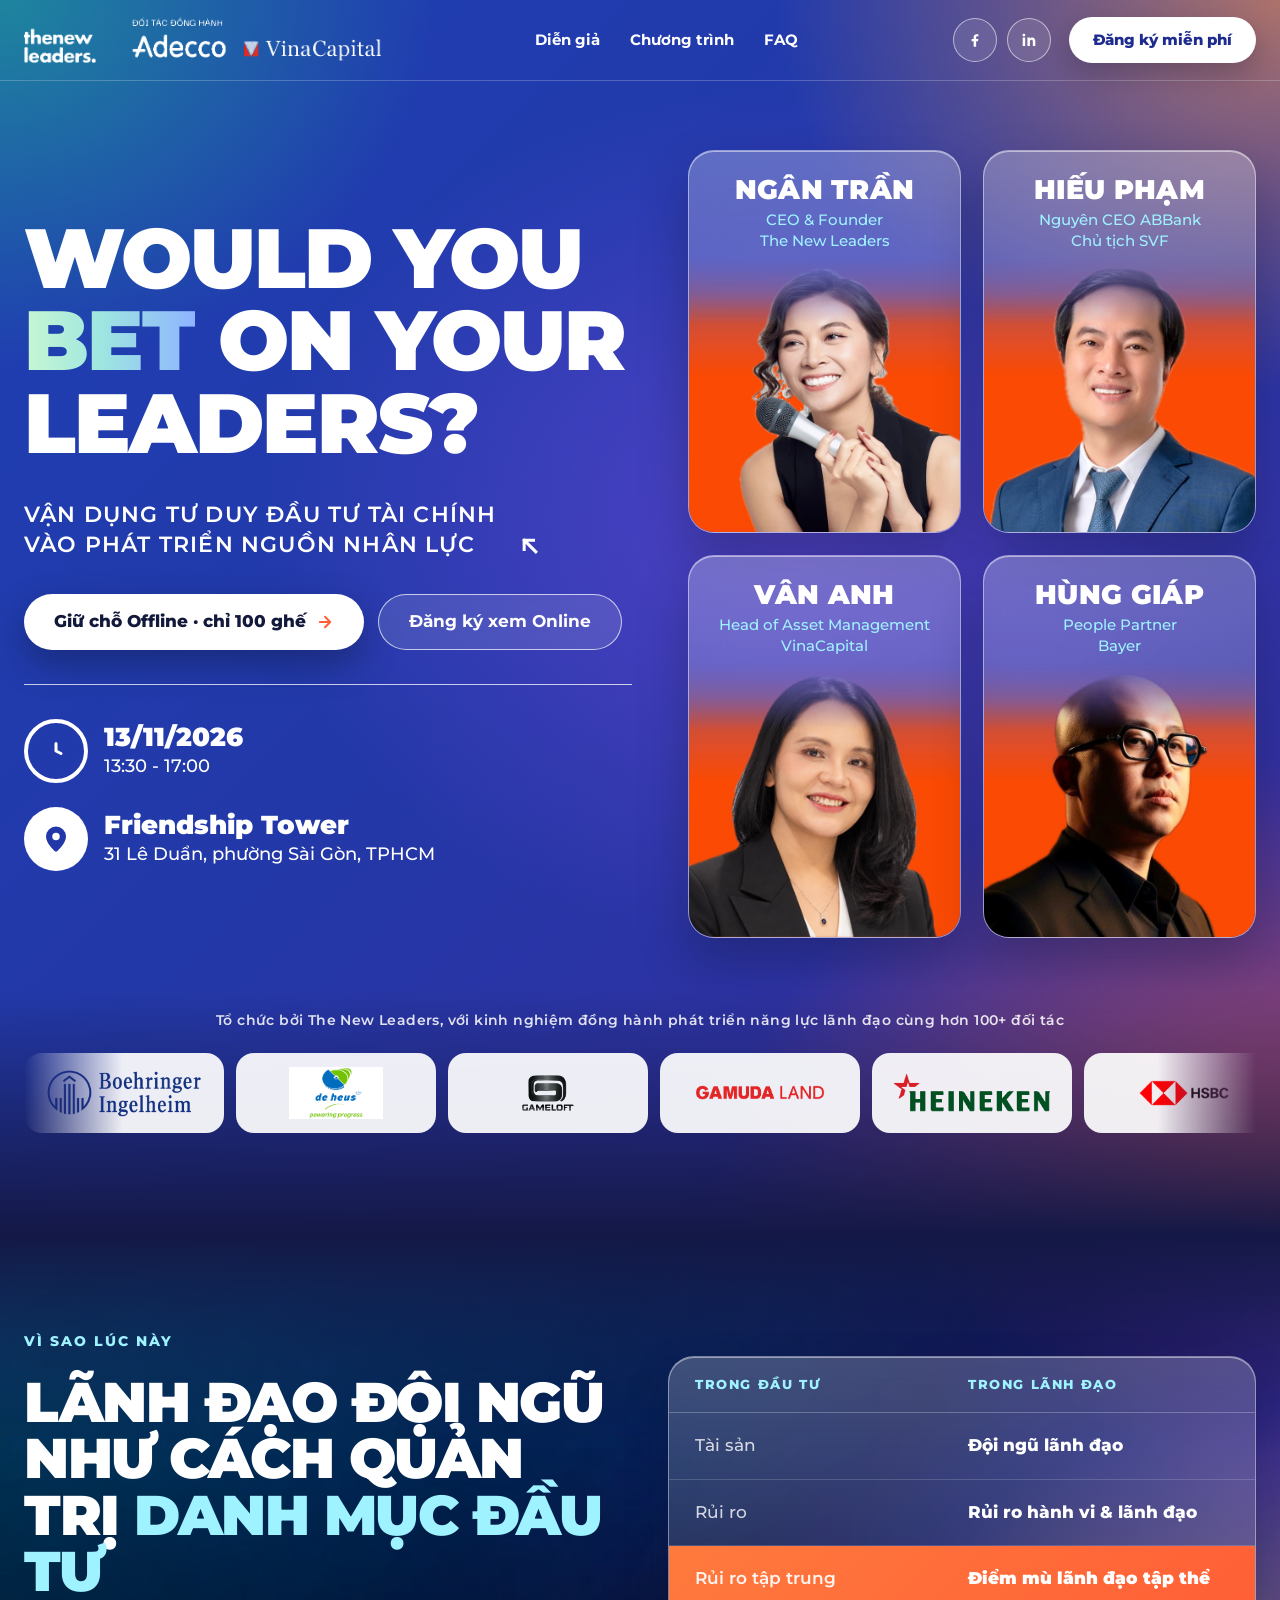
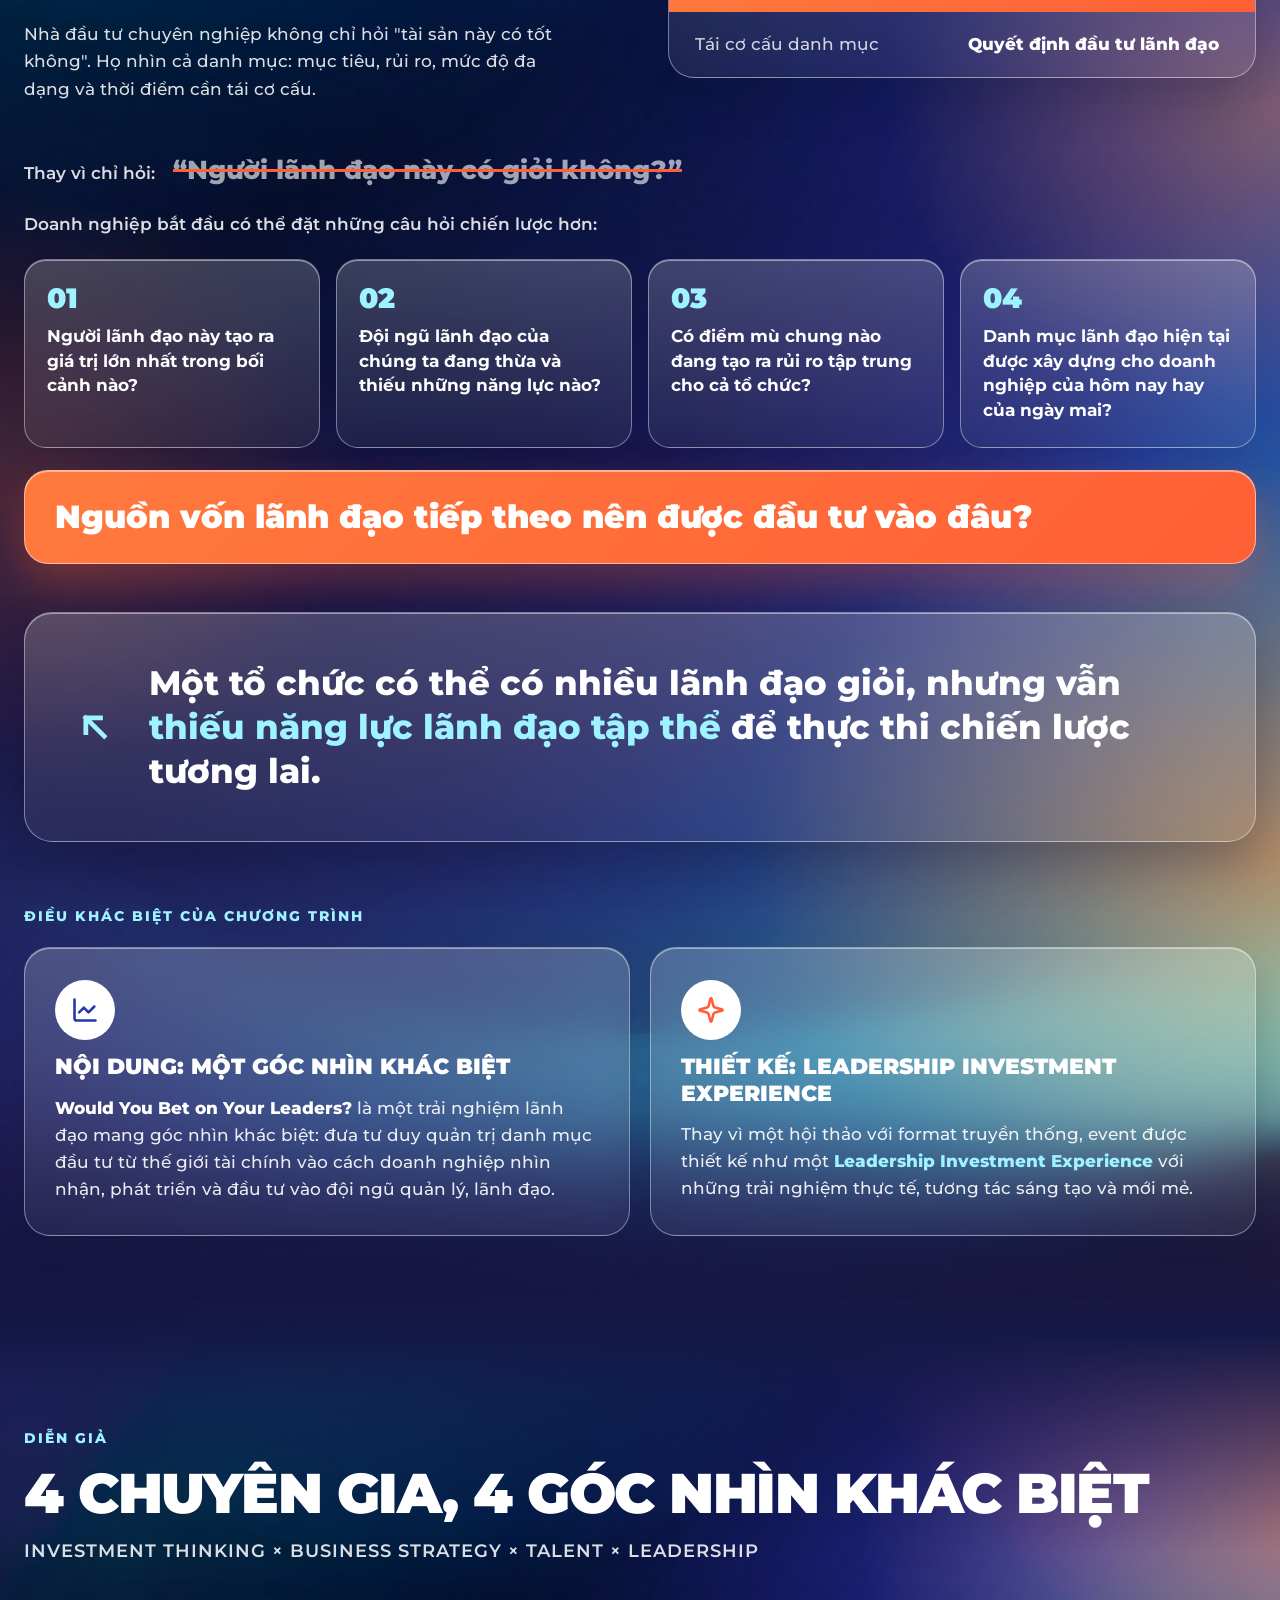
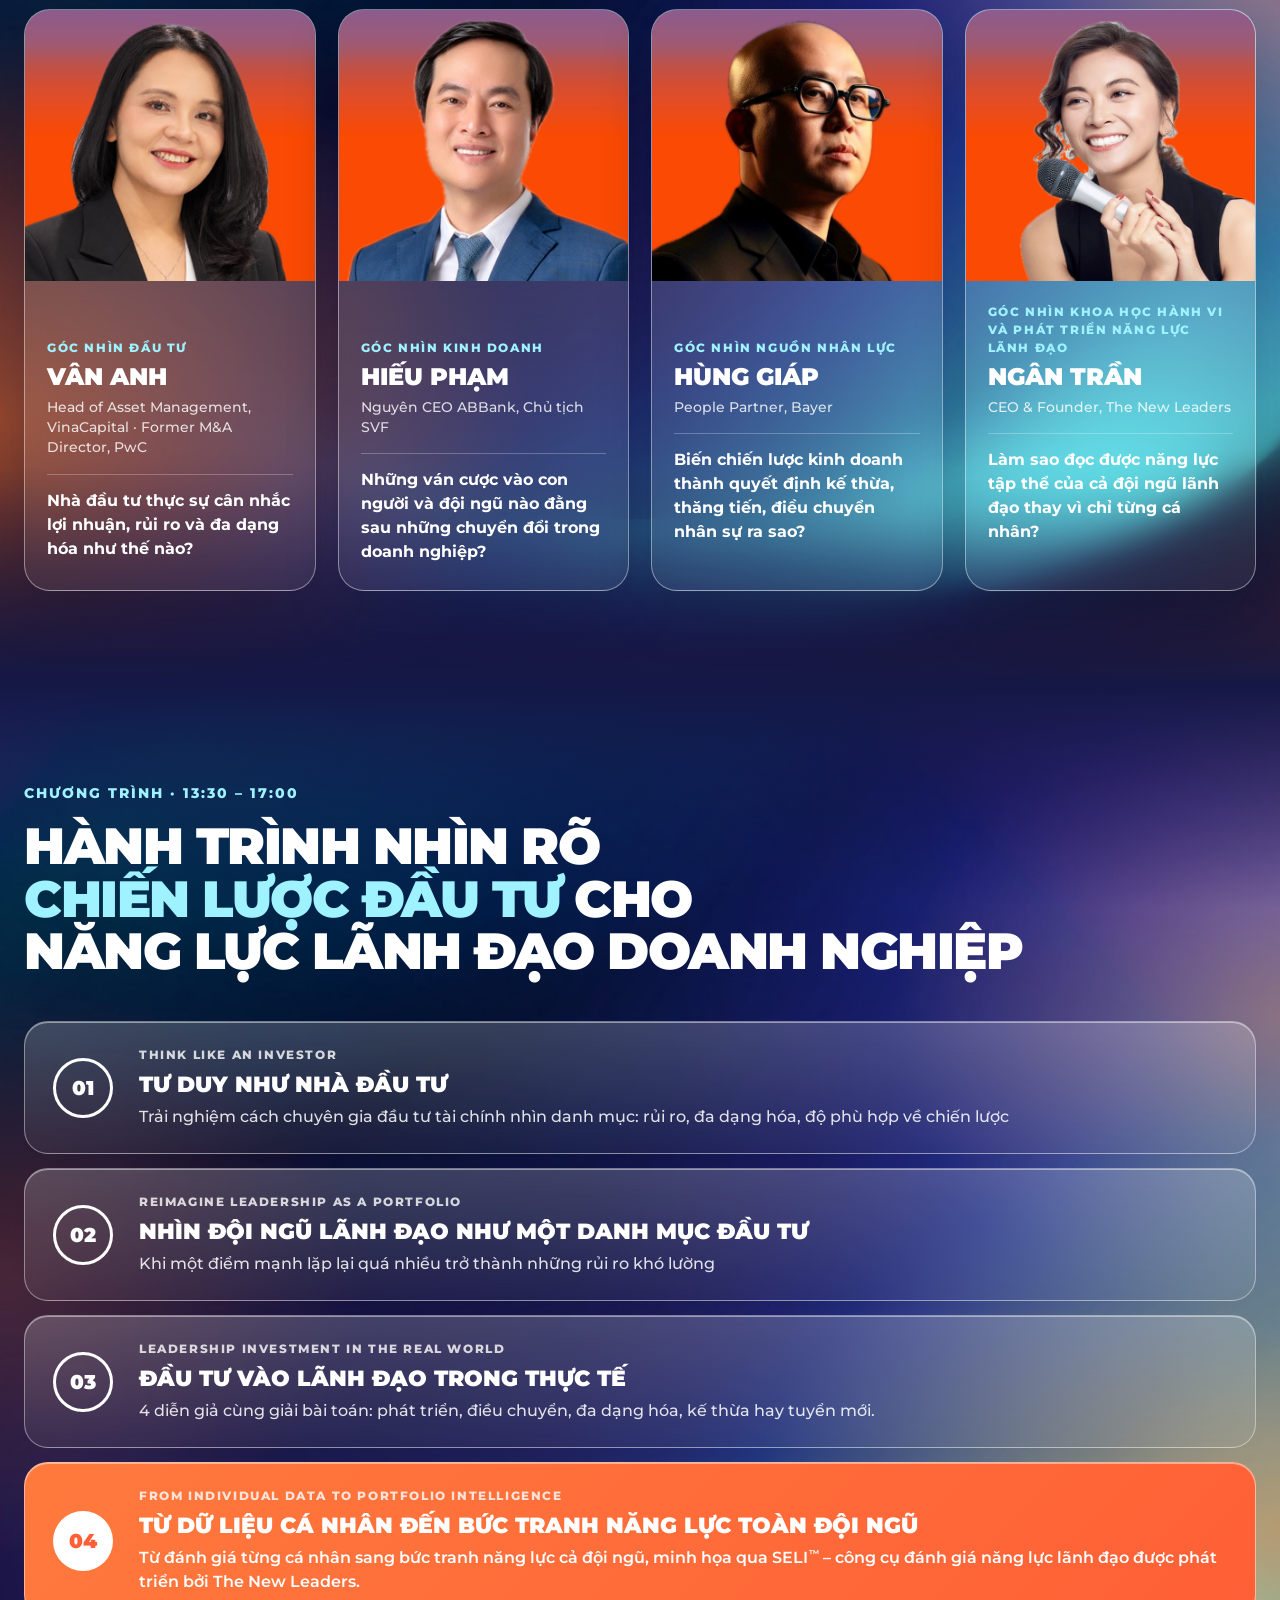
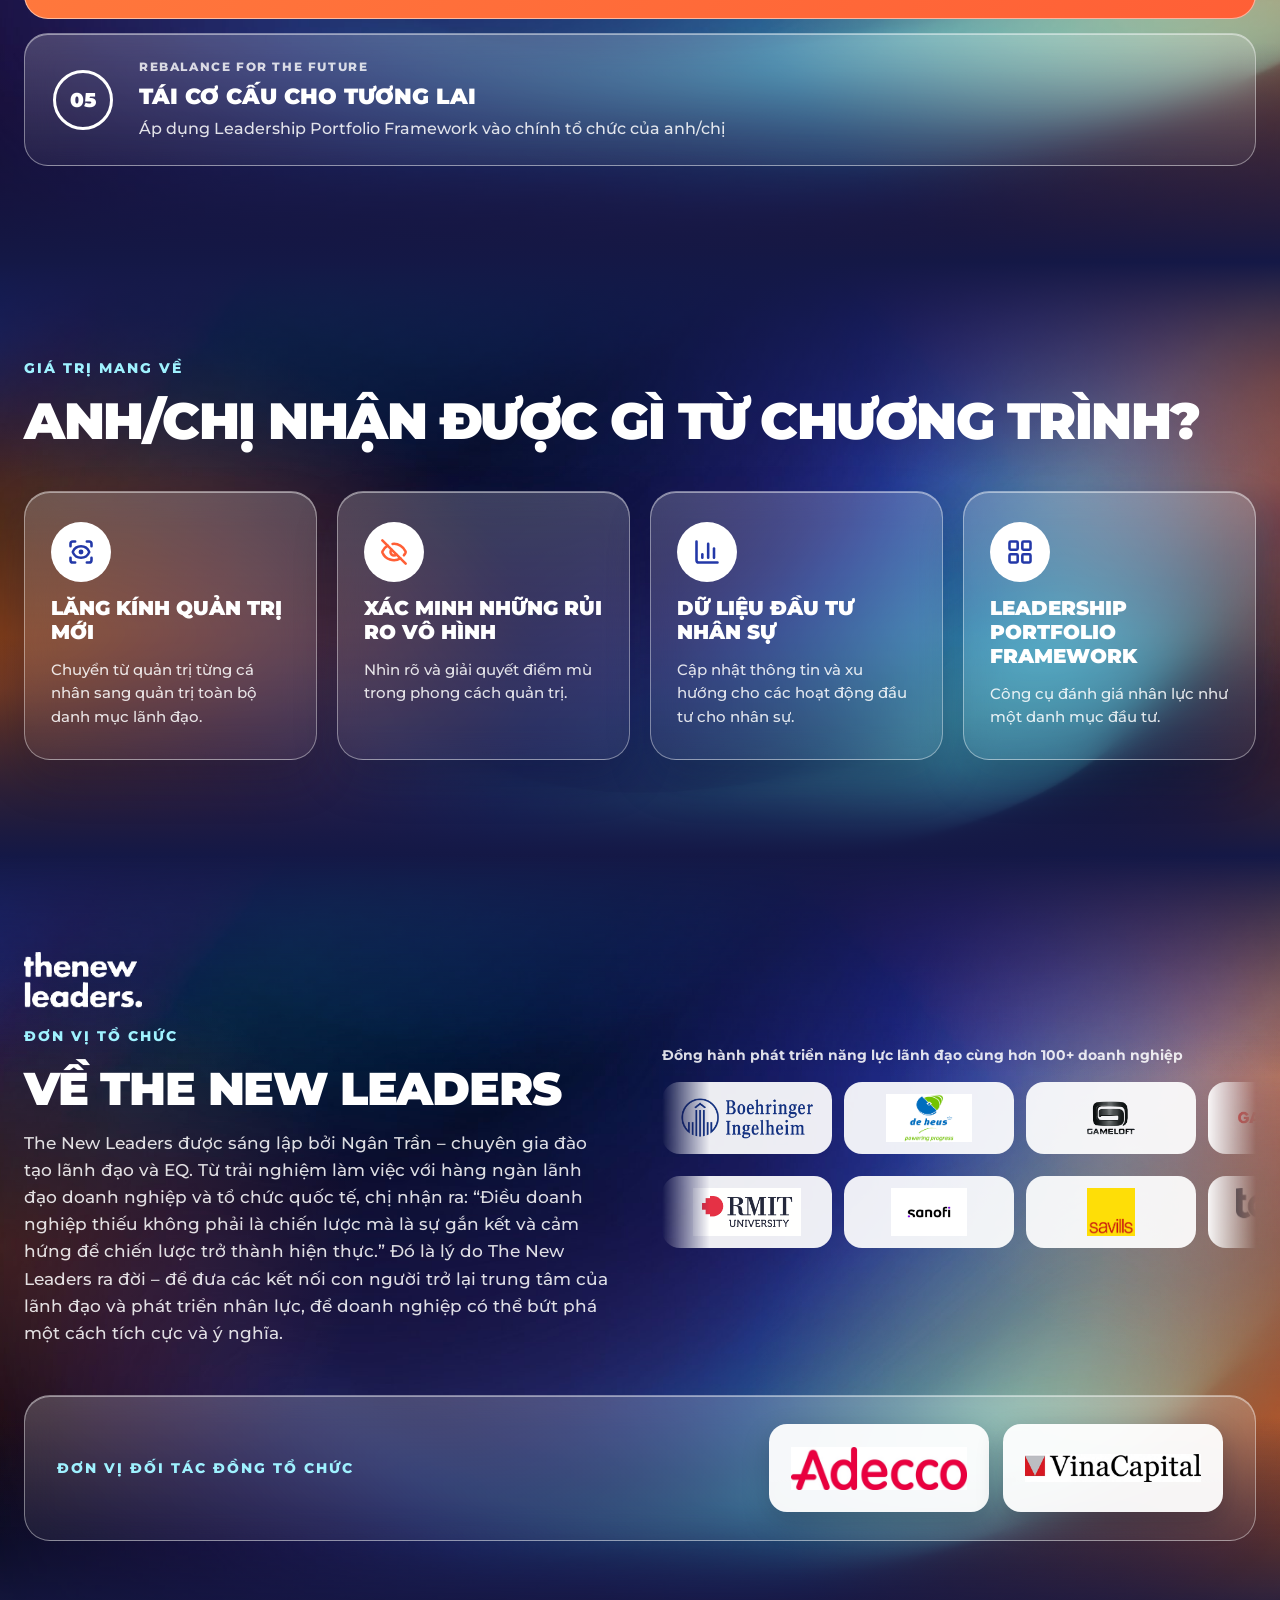
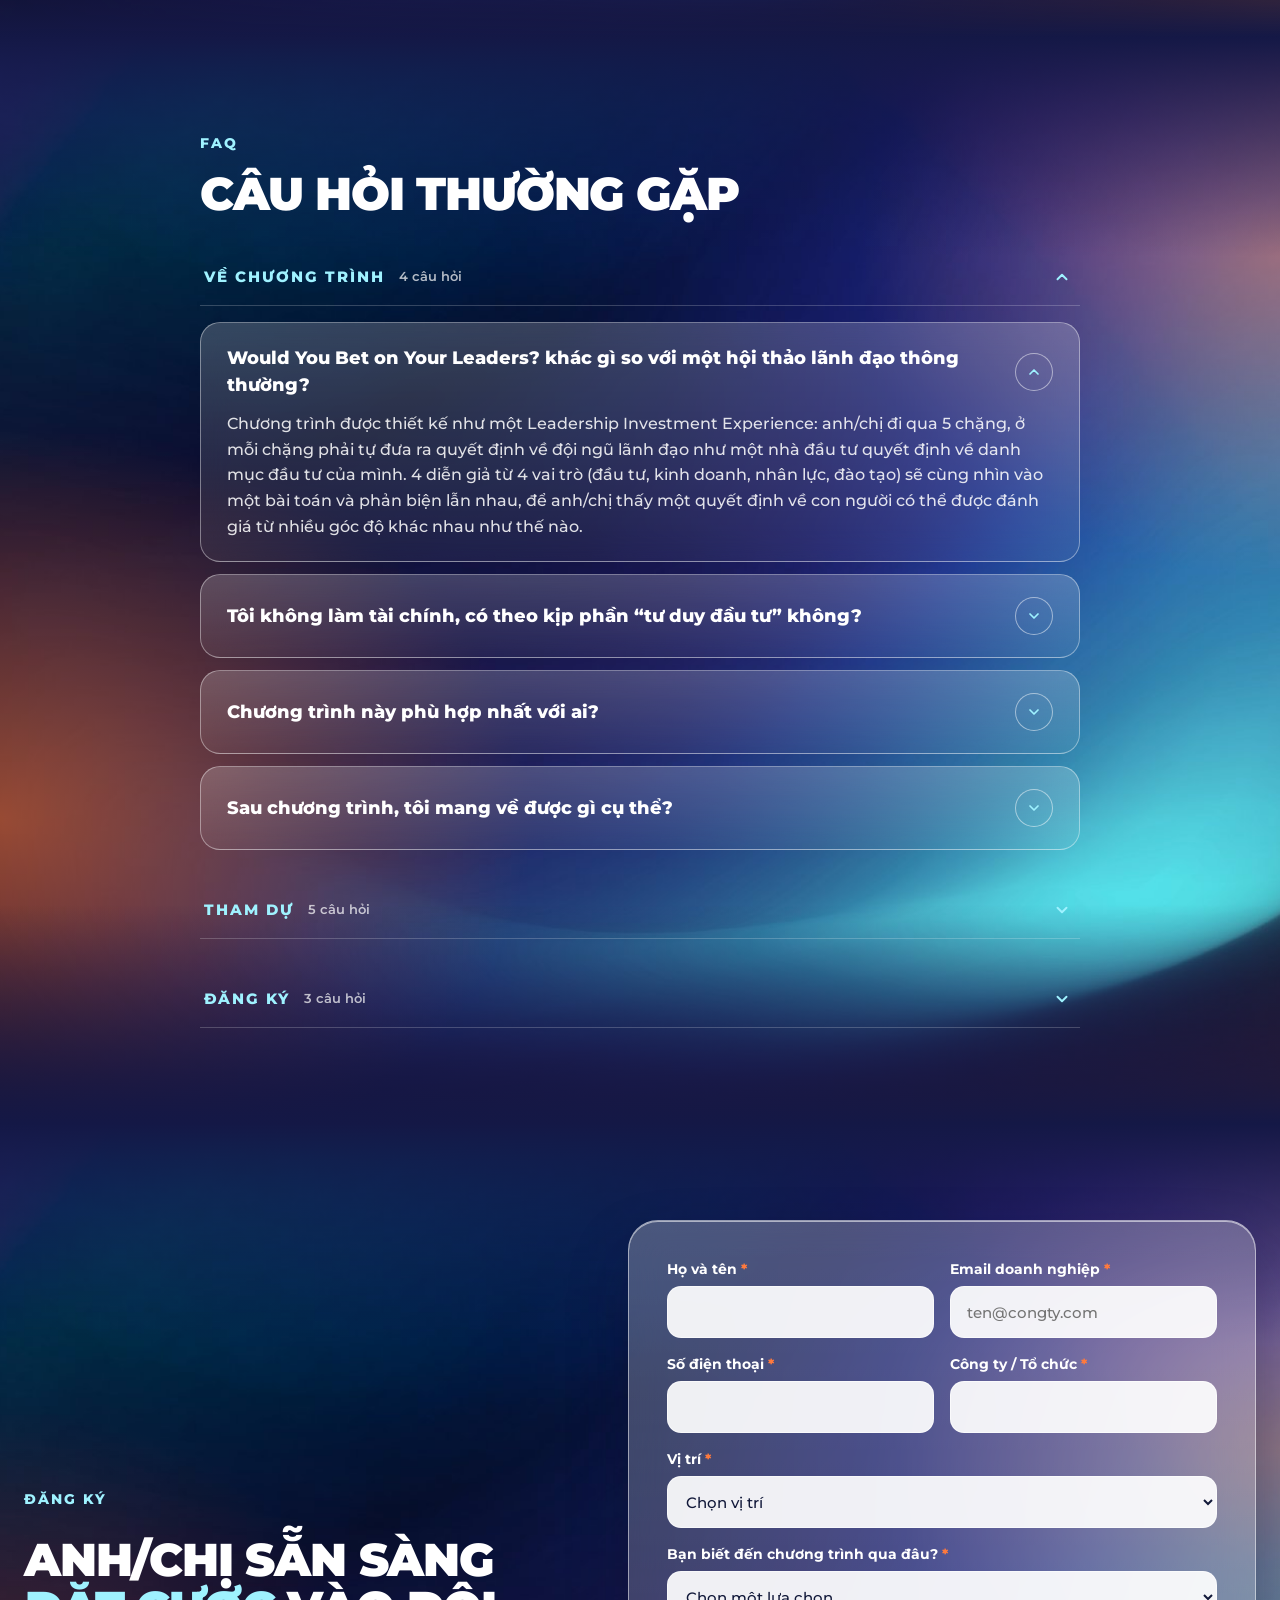
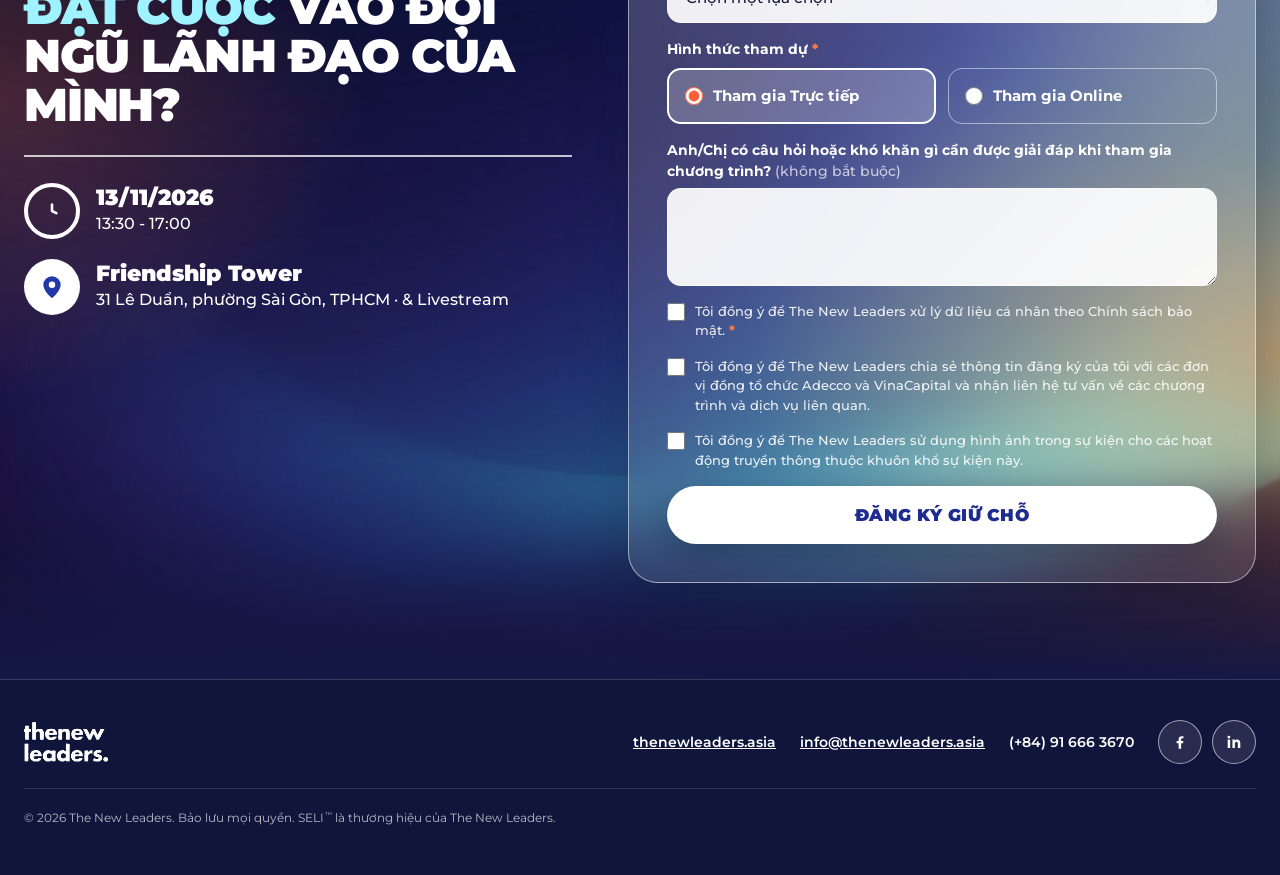
==== commit aa7140a6: "New Adecco partner logo; submit button reads Đăng ký giữ chỗ Co-Authored-By: Claude Opus 5.5 <norepl" ====
--- a/index.html
+++ b/index.html
@@ -456,7 +456,7 @@
         <div class="ev-glass ev-partners">
           <span class="ev-eyebrow">ĐƠN VỊ ĐỐI TÁC ĐỒNG TỔ CHỨC</span>
           <div class="ev-partner-logos">
-            <div class="ev-partner-logo"><img src="images/wybol/partner_adecco.webp" alt="Adecco"></div>
+            <div class="ev-partner-logo"><img src="images/wybol/partner_adecco.jpg" alt="Adecco"></div>
             <div class="ev-partner-logo"><img src="images/wybol/partner_vinacapital.jpg" alt="VinaCapital"></div>
           </div>
         </div>
@@ -688,7 +688,7 @@
             hình ảnh trong sự kiện cho các hoạt động truyền thông thuộc khuôn khổ sự kiện này.</span></label>
           <!-- Ô bẫy chống bot: ẩn với người dùng -->
           <input type="text" name="website" class="ev-honeypot" tabindex="-1" autocomplete="off" aria-hidden="true">
-          <button type="submit" class="ev-btn ev-btn-white ev-form-submit">Đăng ký miễn phí</button>
+          <button type="submit" class="ev-btn ev-btn-white ev-form-submit">Đăng ký giữ chỗ</button>
           <p class="ev-form-success" id="eventRegisterSuccess" role="status" hidden>Cảm ơn anh/chị! Chúng tôi sẽ gửi
             xác nhận qua email.</p>
         </form>
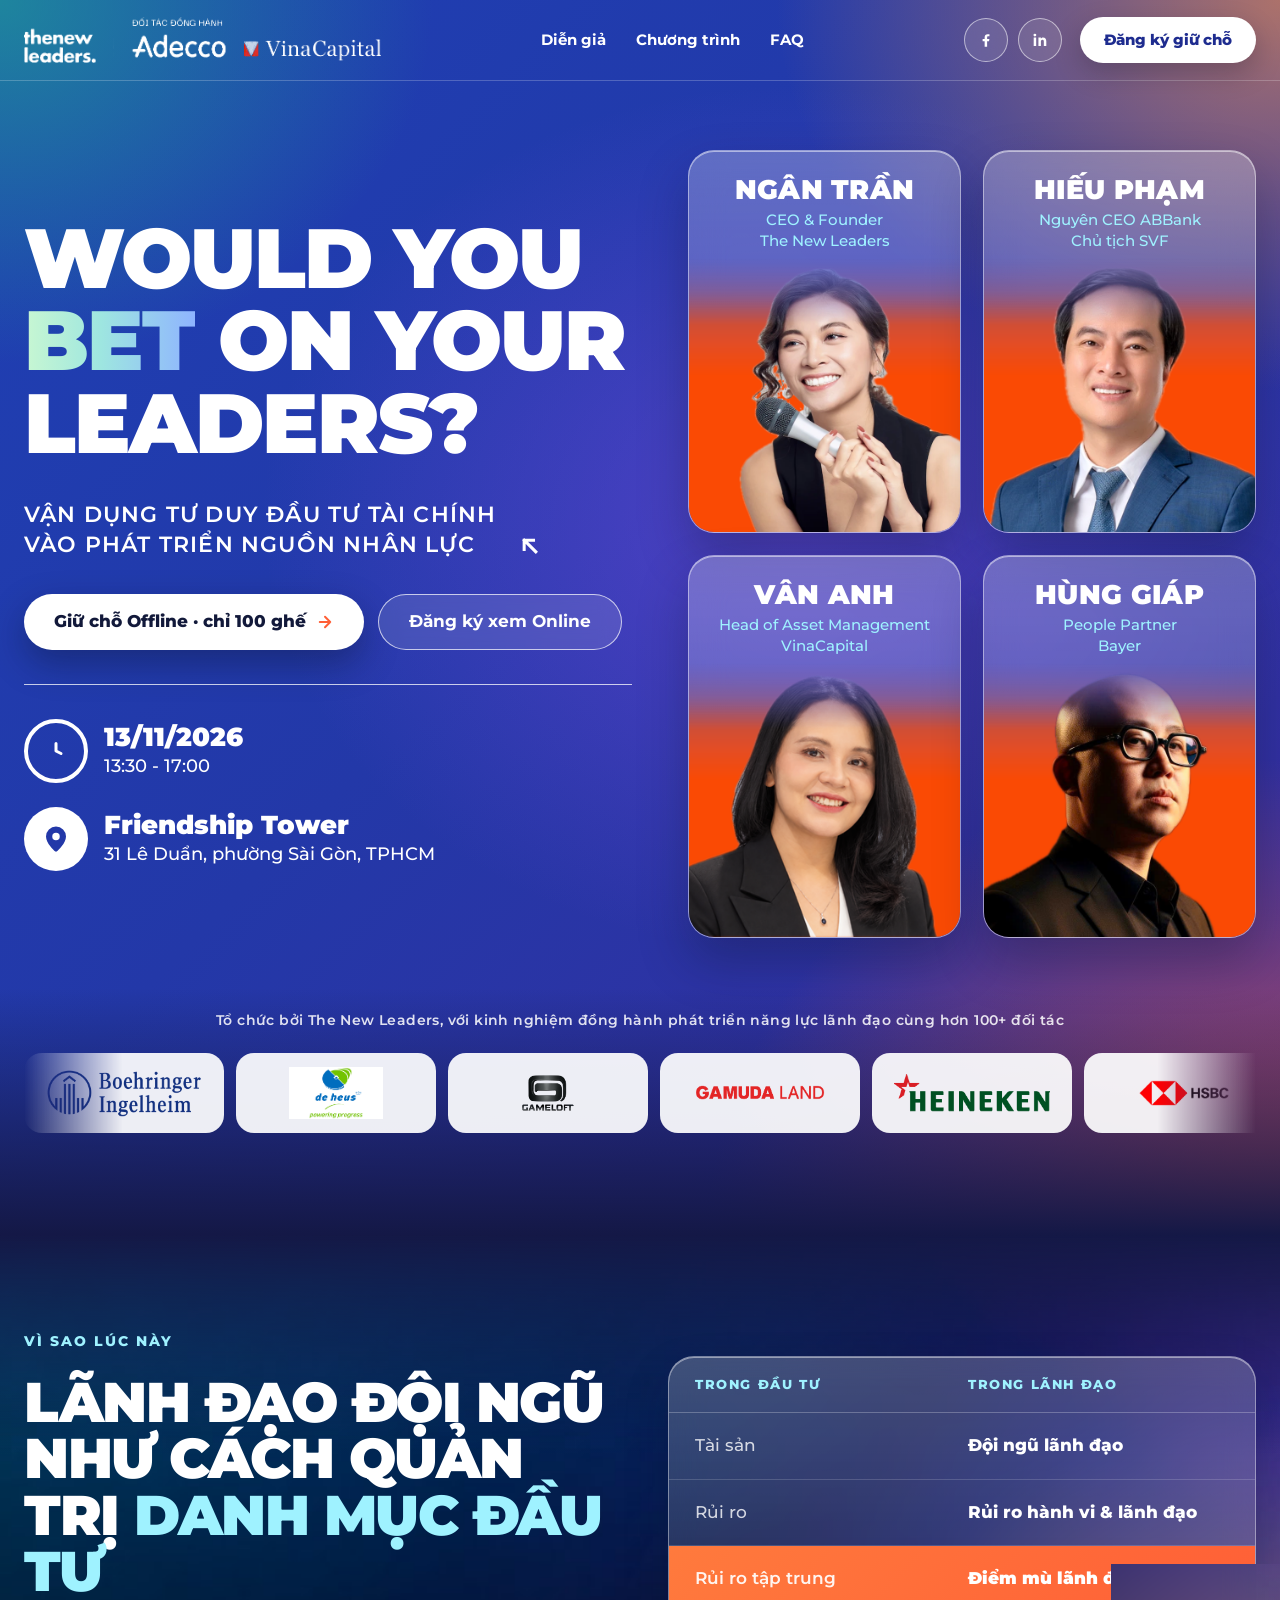
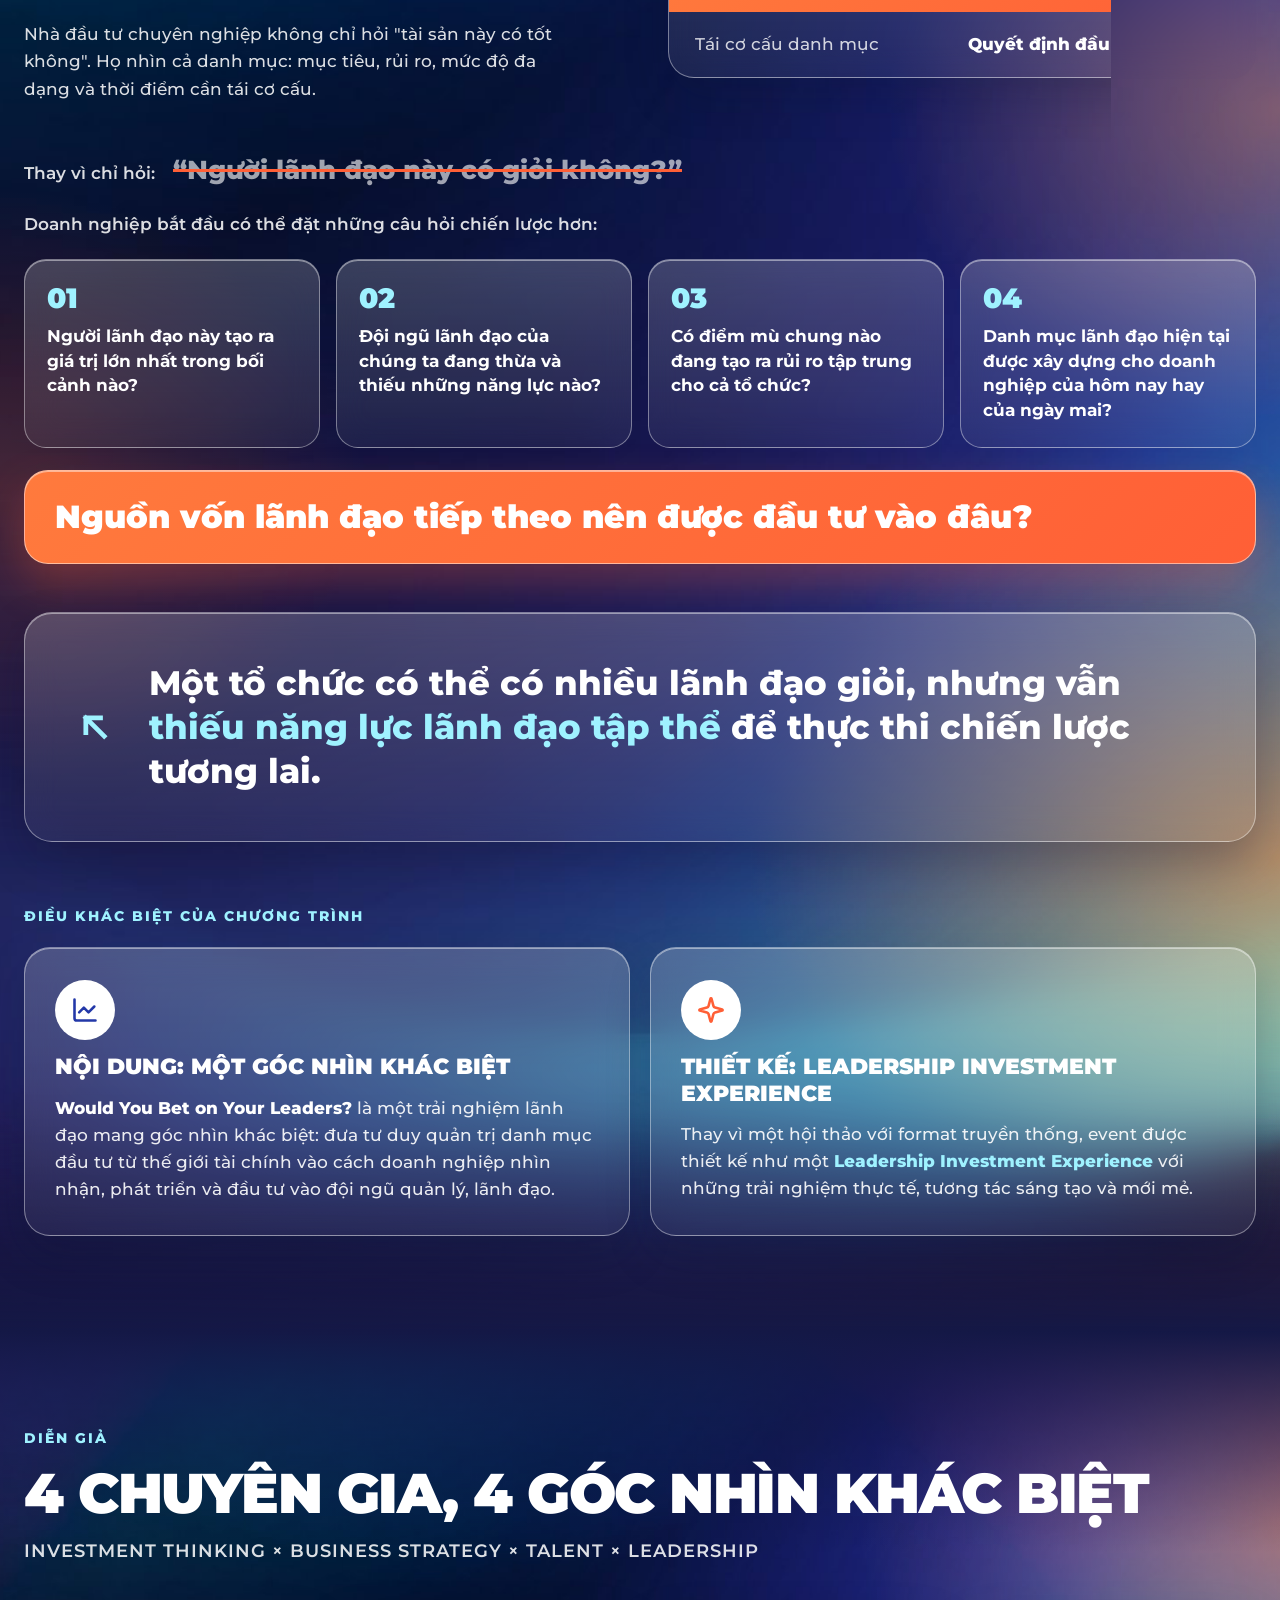
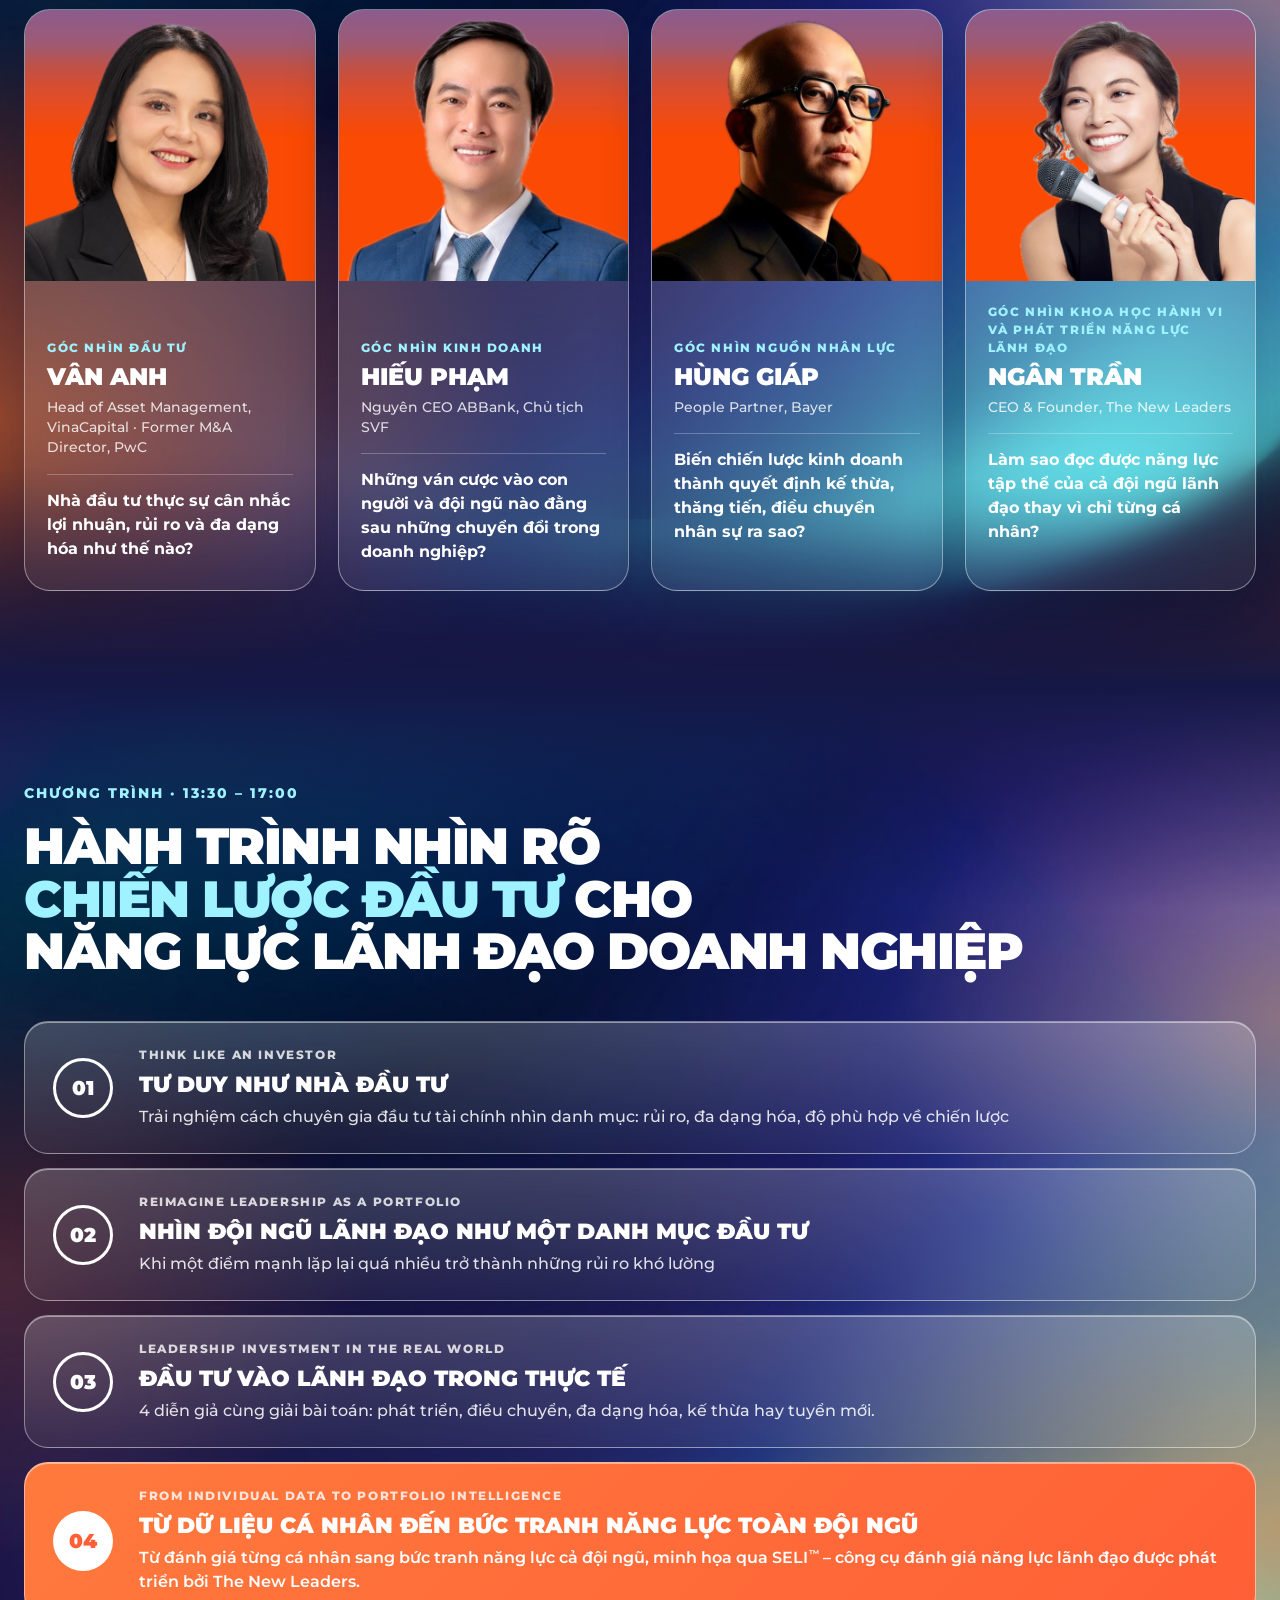
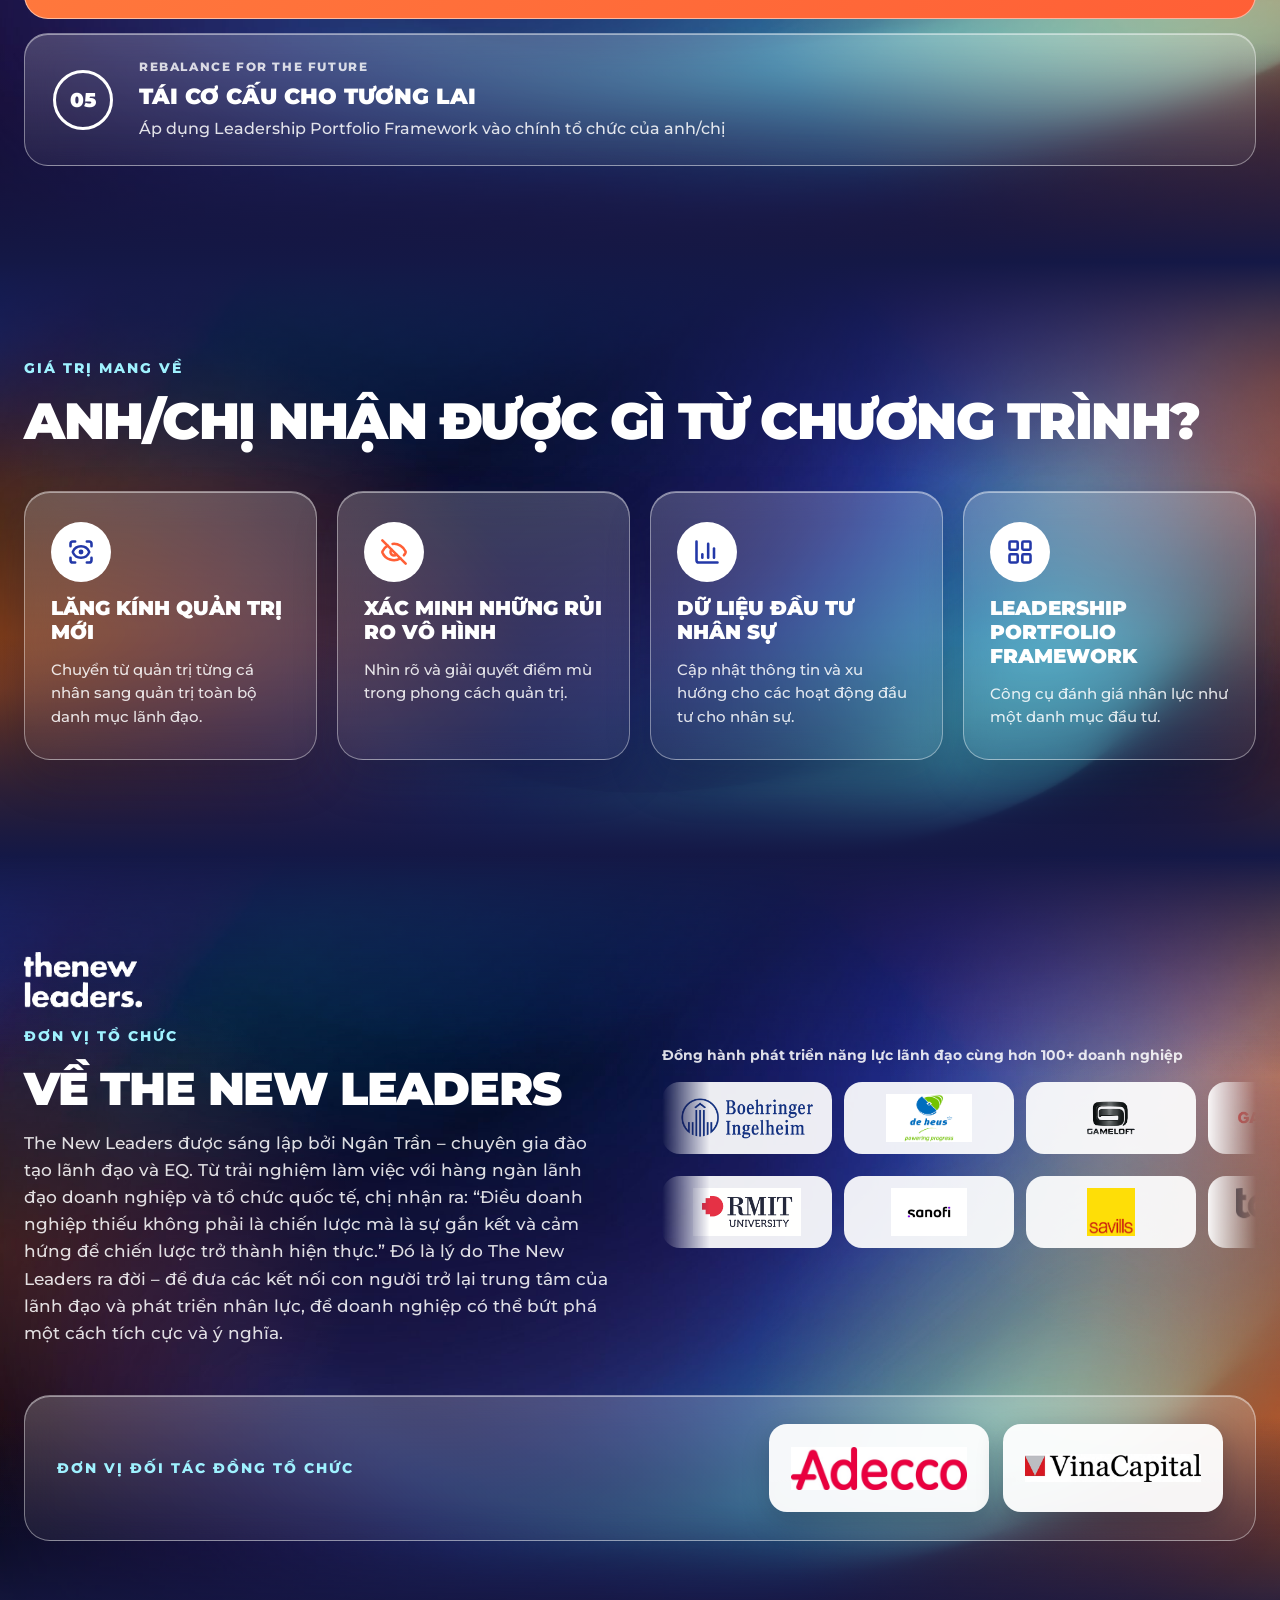
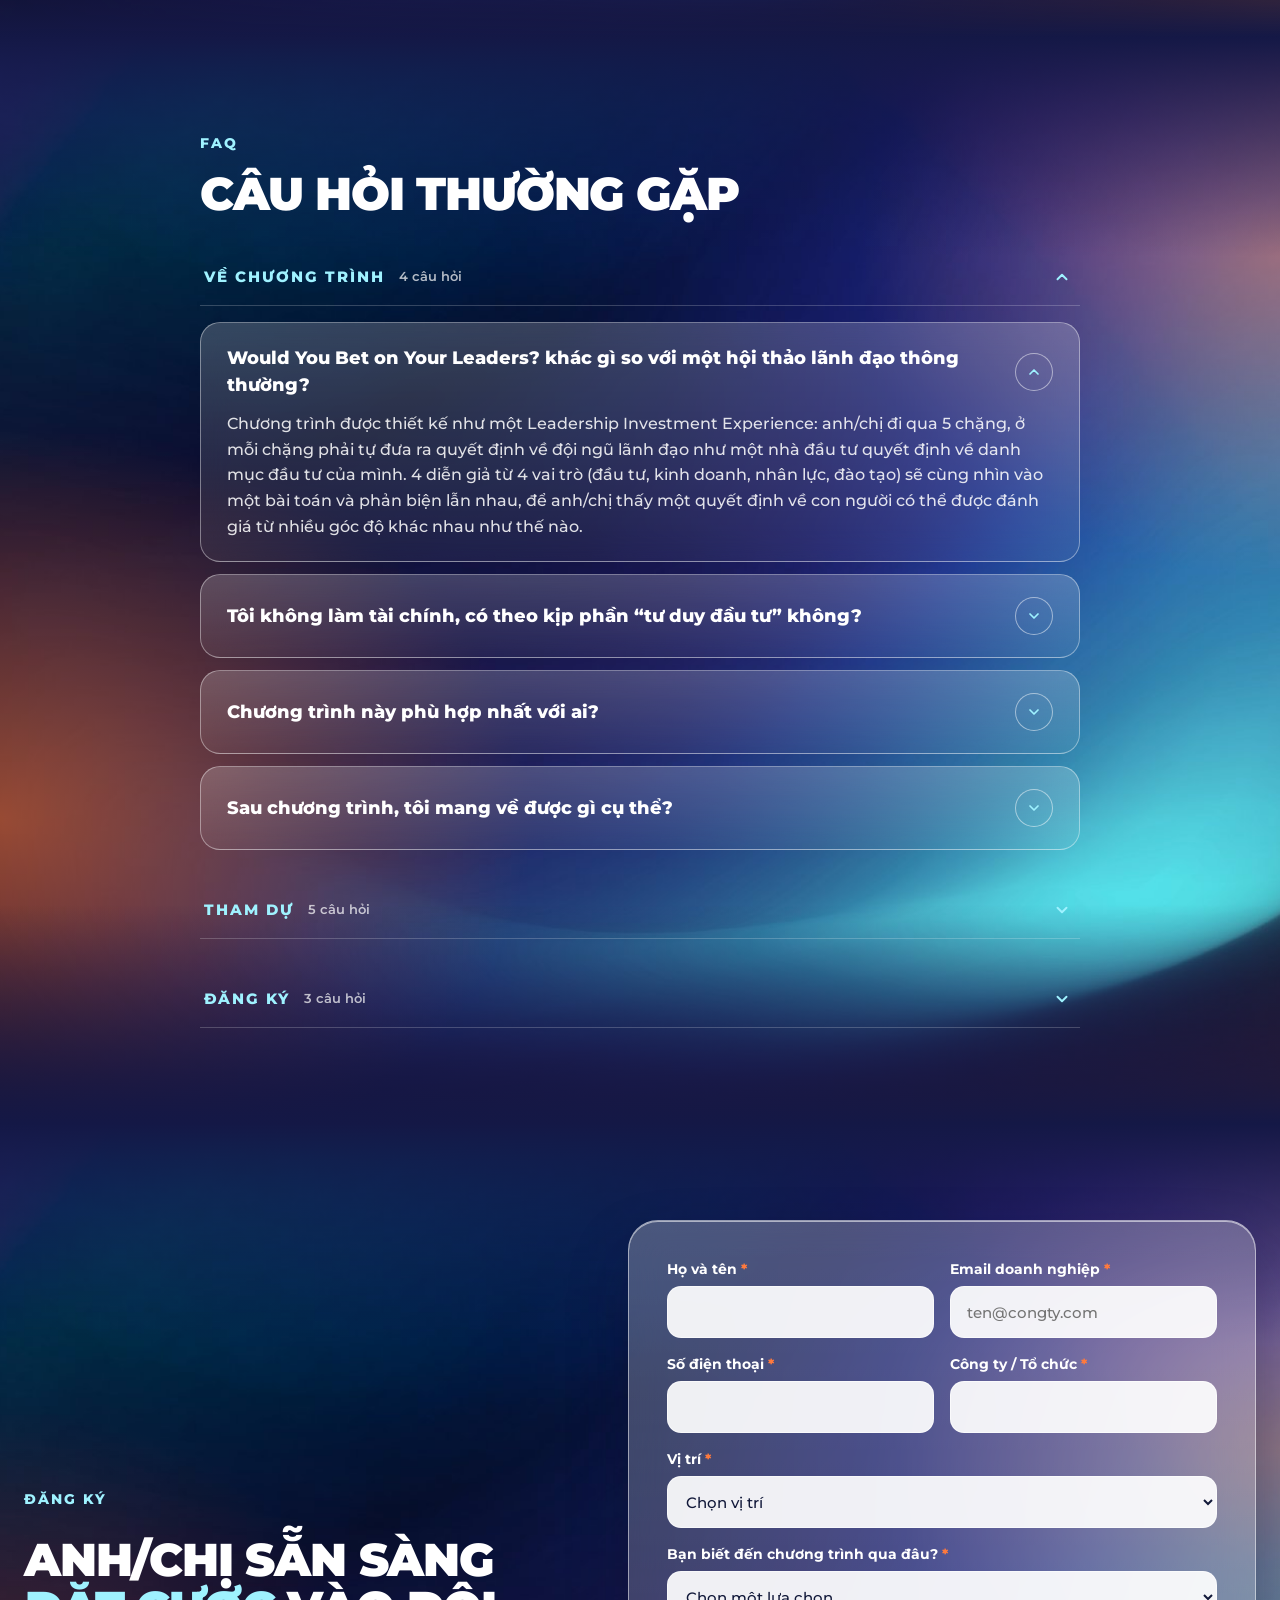
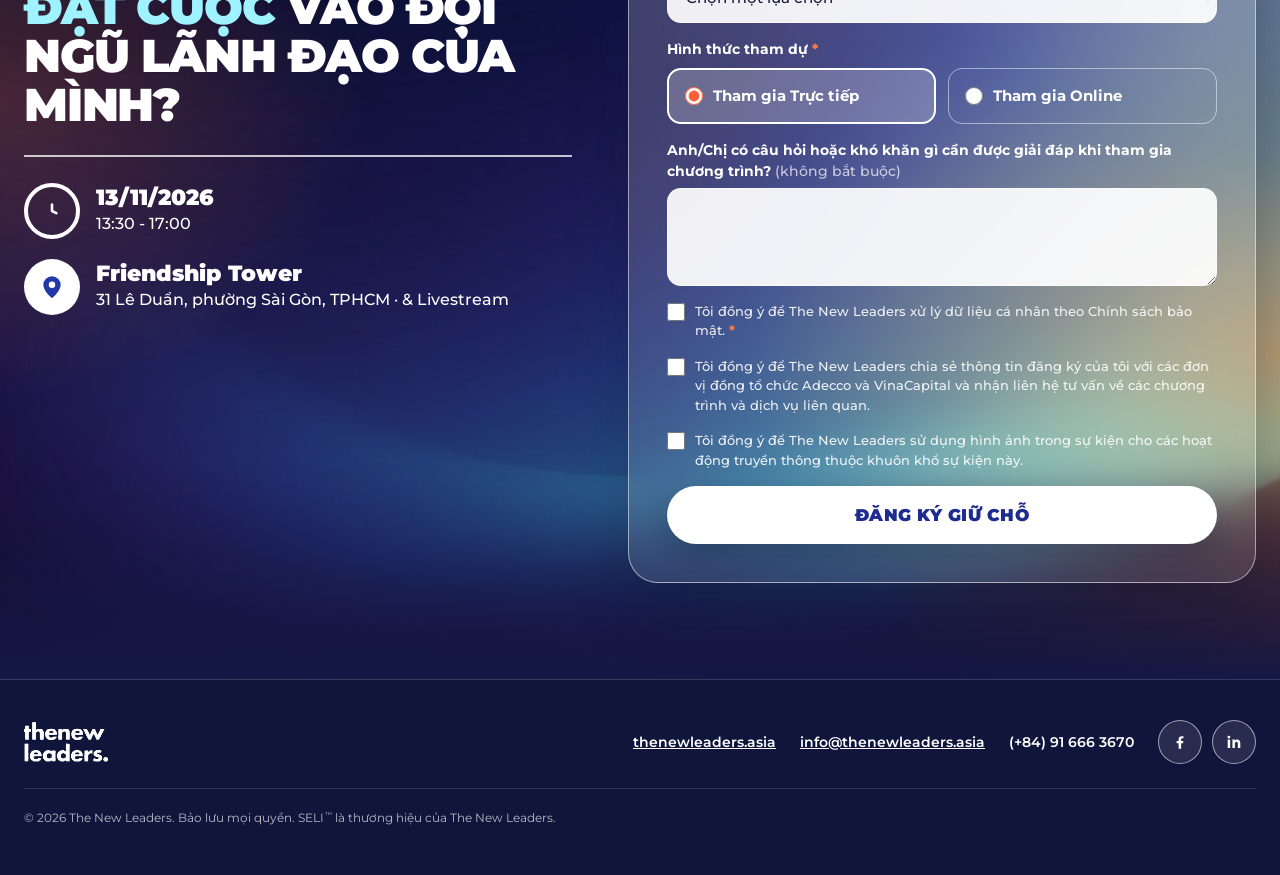
==== commit f0c31c3e: "Nav CTA and post-submit button text read Đăng ký giữ chỗ Co-Authored-By: Claude Opus 5.5 <noreply@an" ====
--- a/index.html
+++ b/index.html
@@ -57,7 +57,7 @@
           <a href="https://www.linkedin.com/company/74144315" class="ev-social-btn" target="_blank" rel="noopener"
             aria-label="The New Leaders trên LinkedIn"><svg aria-hidden="true" width="18" height="18" viewBox="0 0 24 24" fill="currentColor"><path d="M6.9 8.8H3.6V20h3.3V8.8zM5.2 3.5a1.9 1.9 0 1 0 0 3.8 1.9 1.9 0 0 0 0-3.8zM20.4 13.6c0-3-1.6-4.9-4.2-4.9-1.6 0-2.6.9-3 1.6V8.8H9.9V20h3.3v-5.6c0-1.5.3-2.9 2.1-2.9 1.8 0 1.8 1.7 1.8 3V20h3.3v-6.4z"/></svg></a>
         </div>
-        <a href="#register" class="ev-btn ev-btn-white ev-nav-cta">Đăng ký miễn phí</a>
+        <a href="#register" class="ev-btn ev-btn-white ev-nav-cta">Đăng ký giữ chỗ</a>
       </div>
     </nav>
   </header>
@@ -795,7 +795,7 @@
       } finally {
         status.hidden = false;
         button.disabled = false;
-        button.textContent = 'Đăng ký miễn phí';
+        button.textContent = 'Đăng ký giữ chỗ';
       }
     });
   </script>
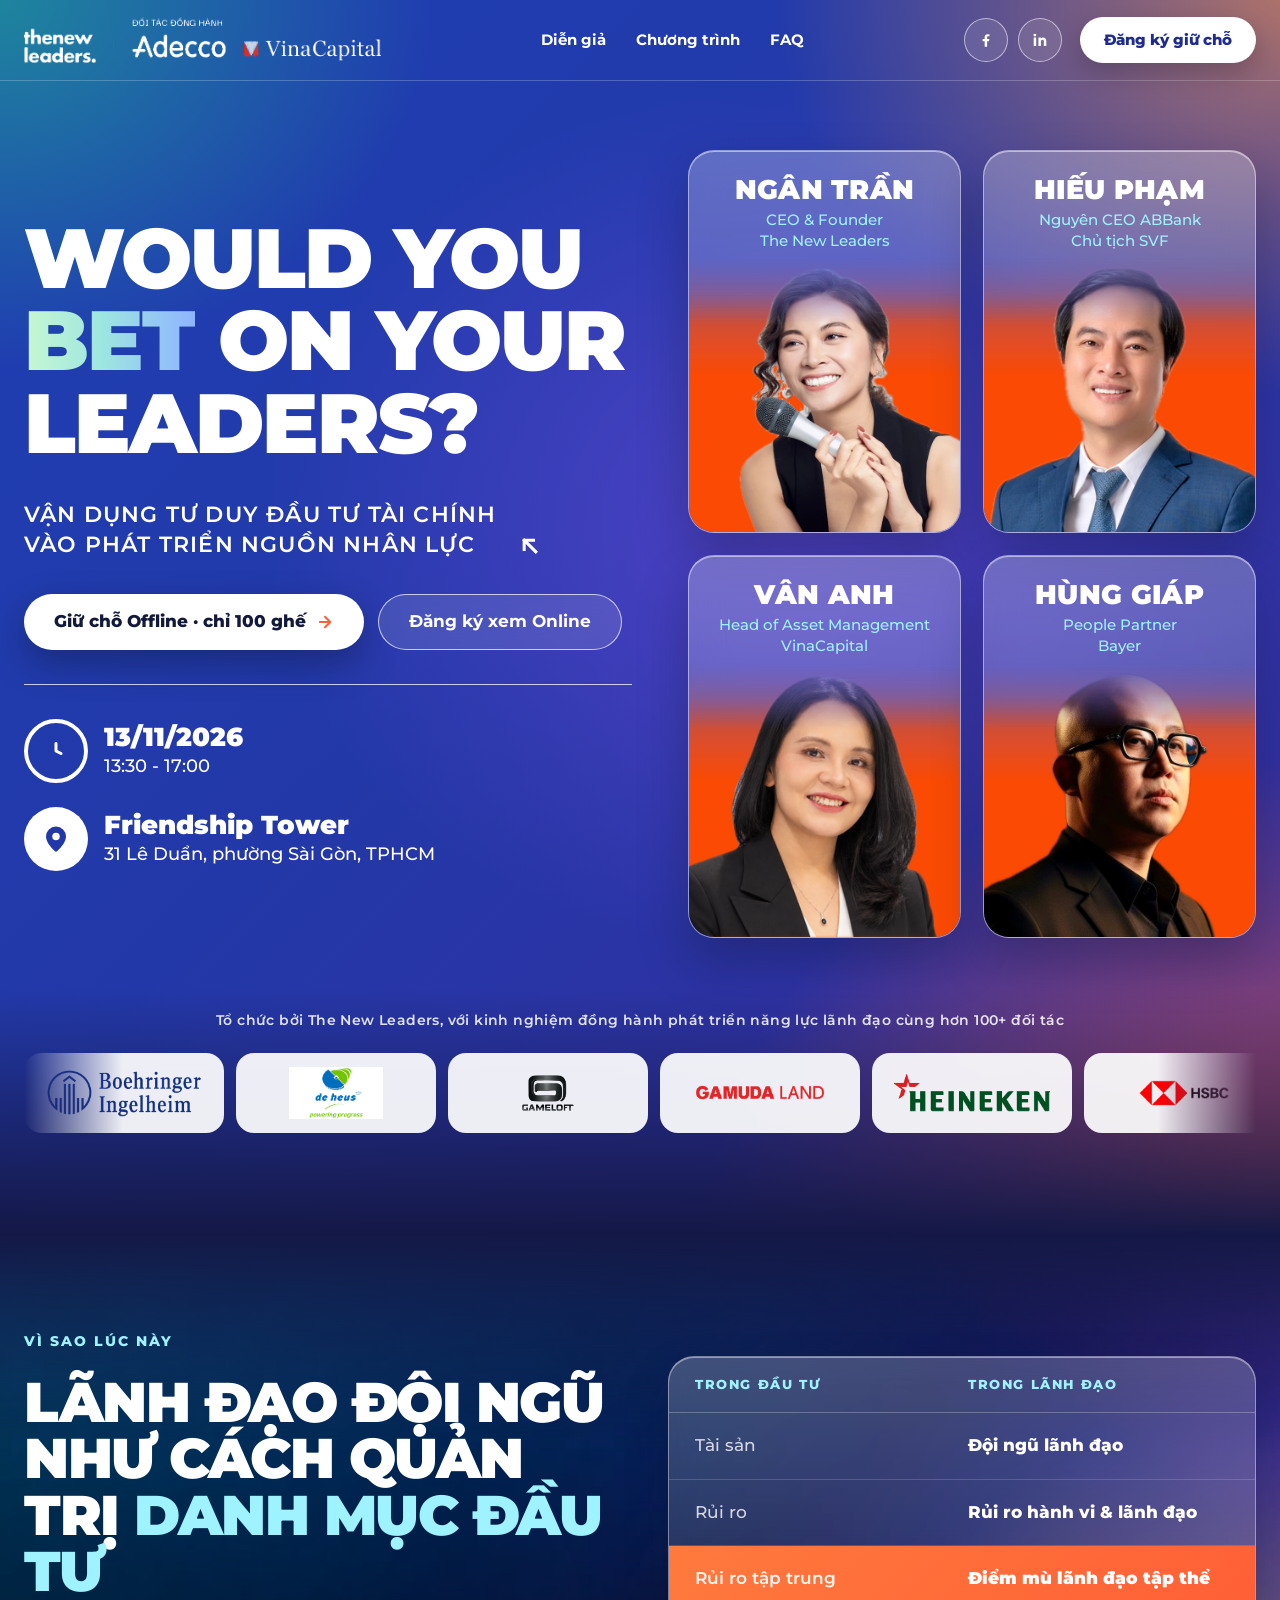
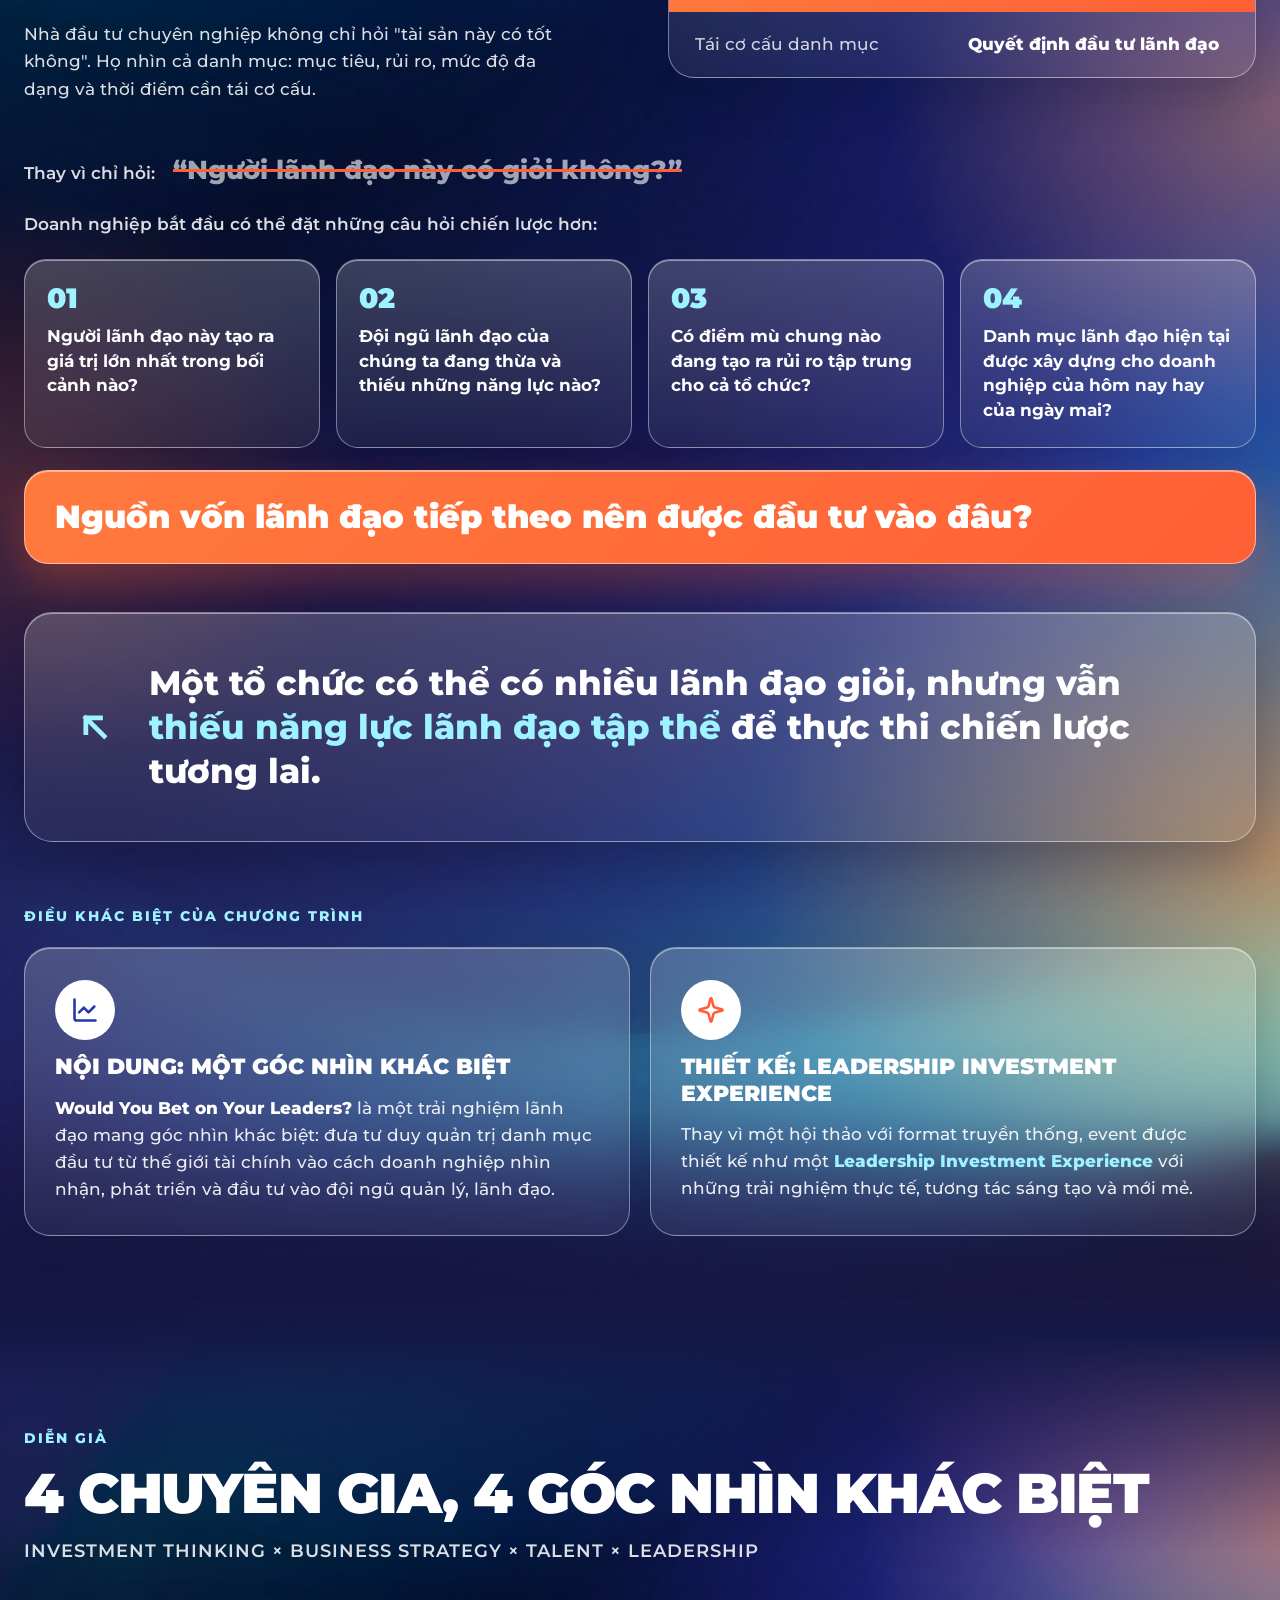
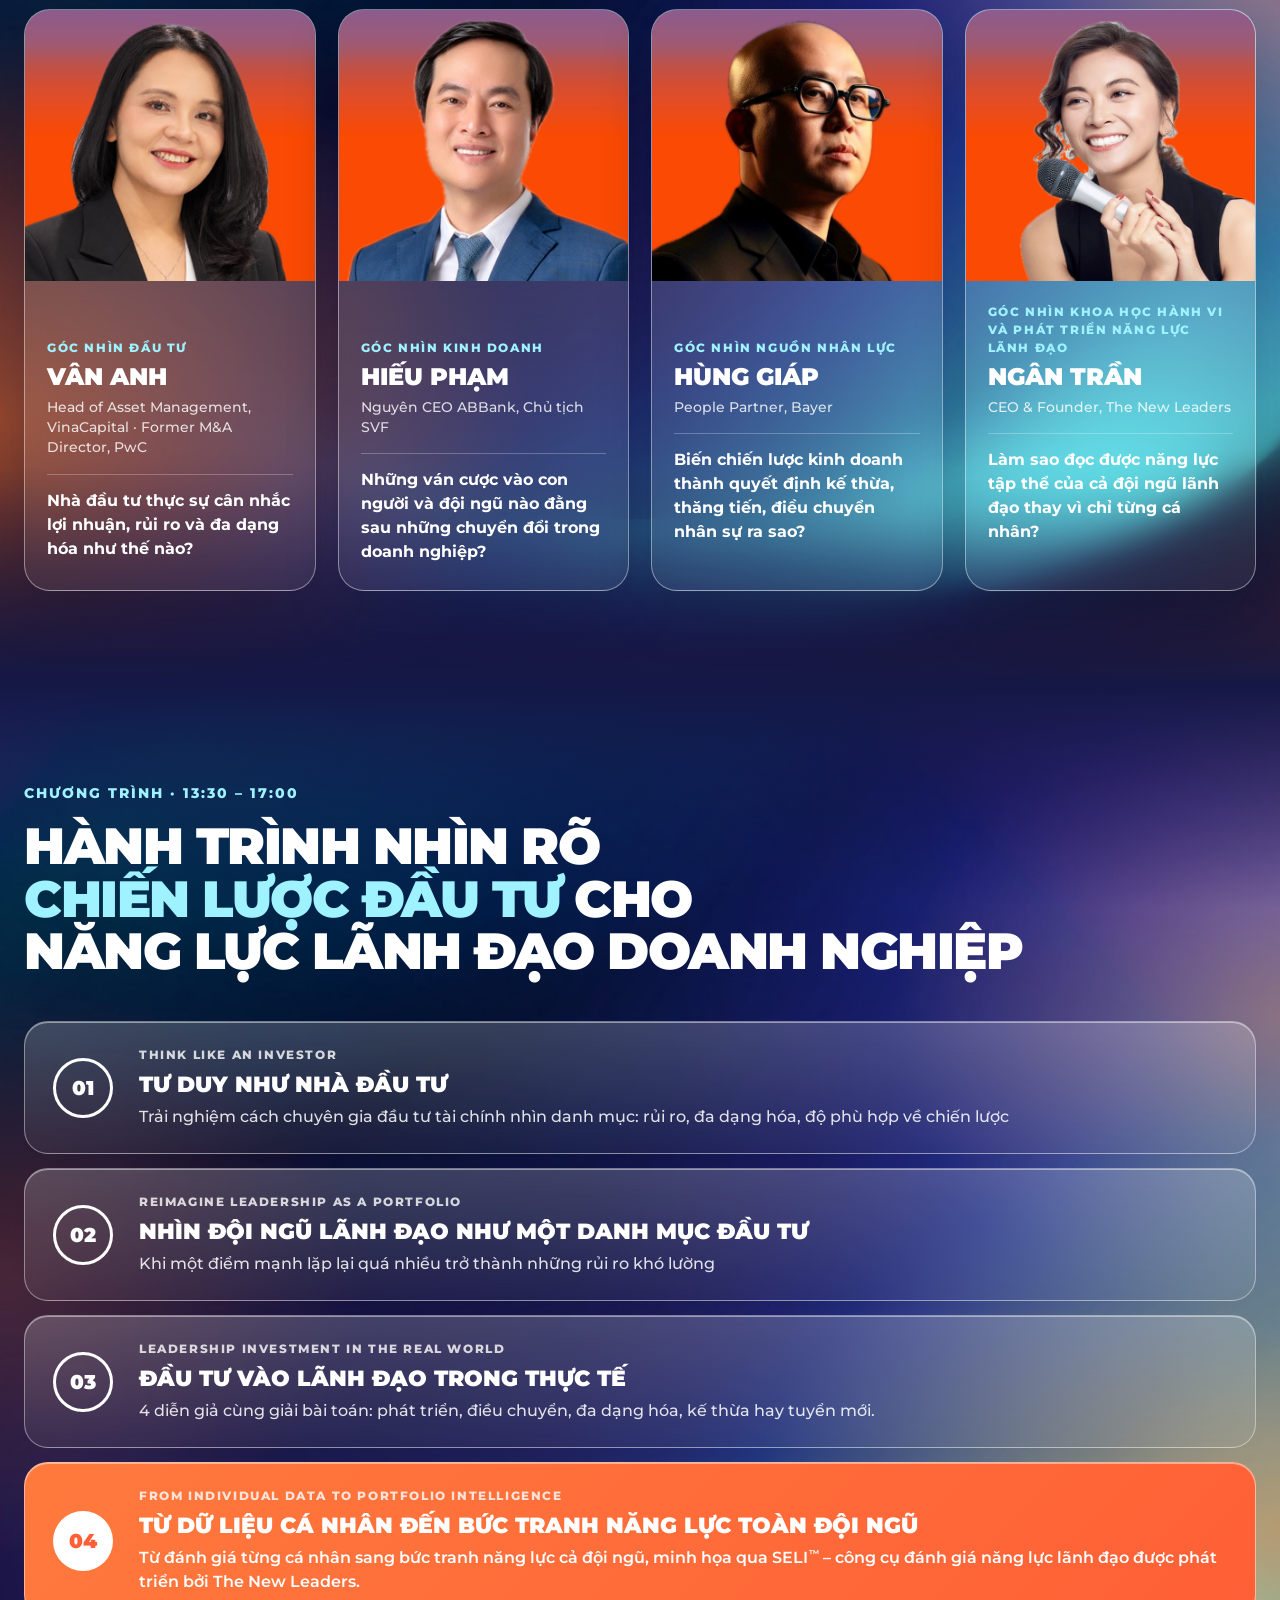
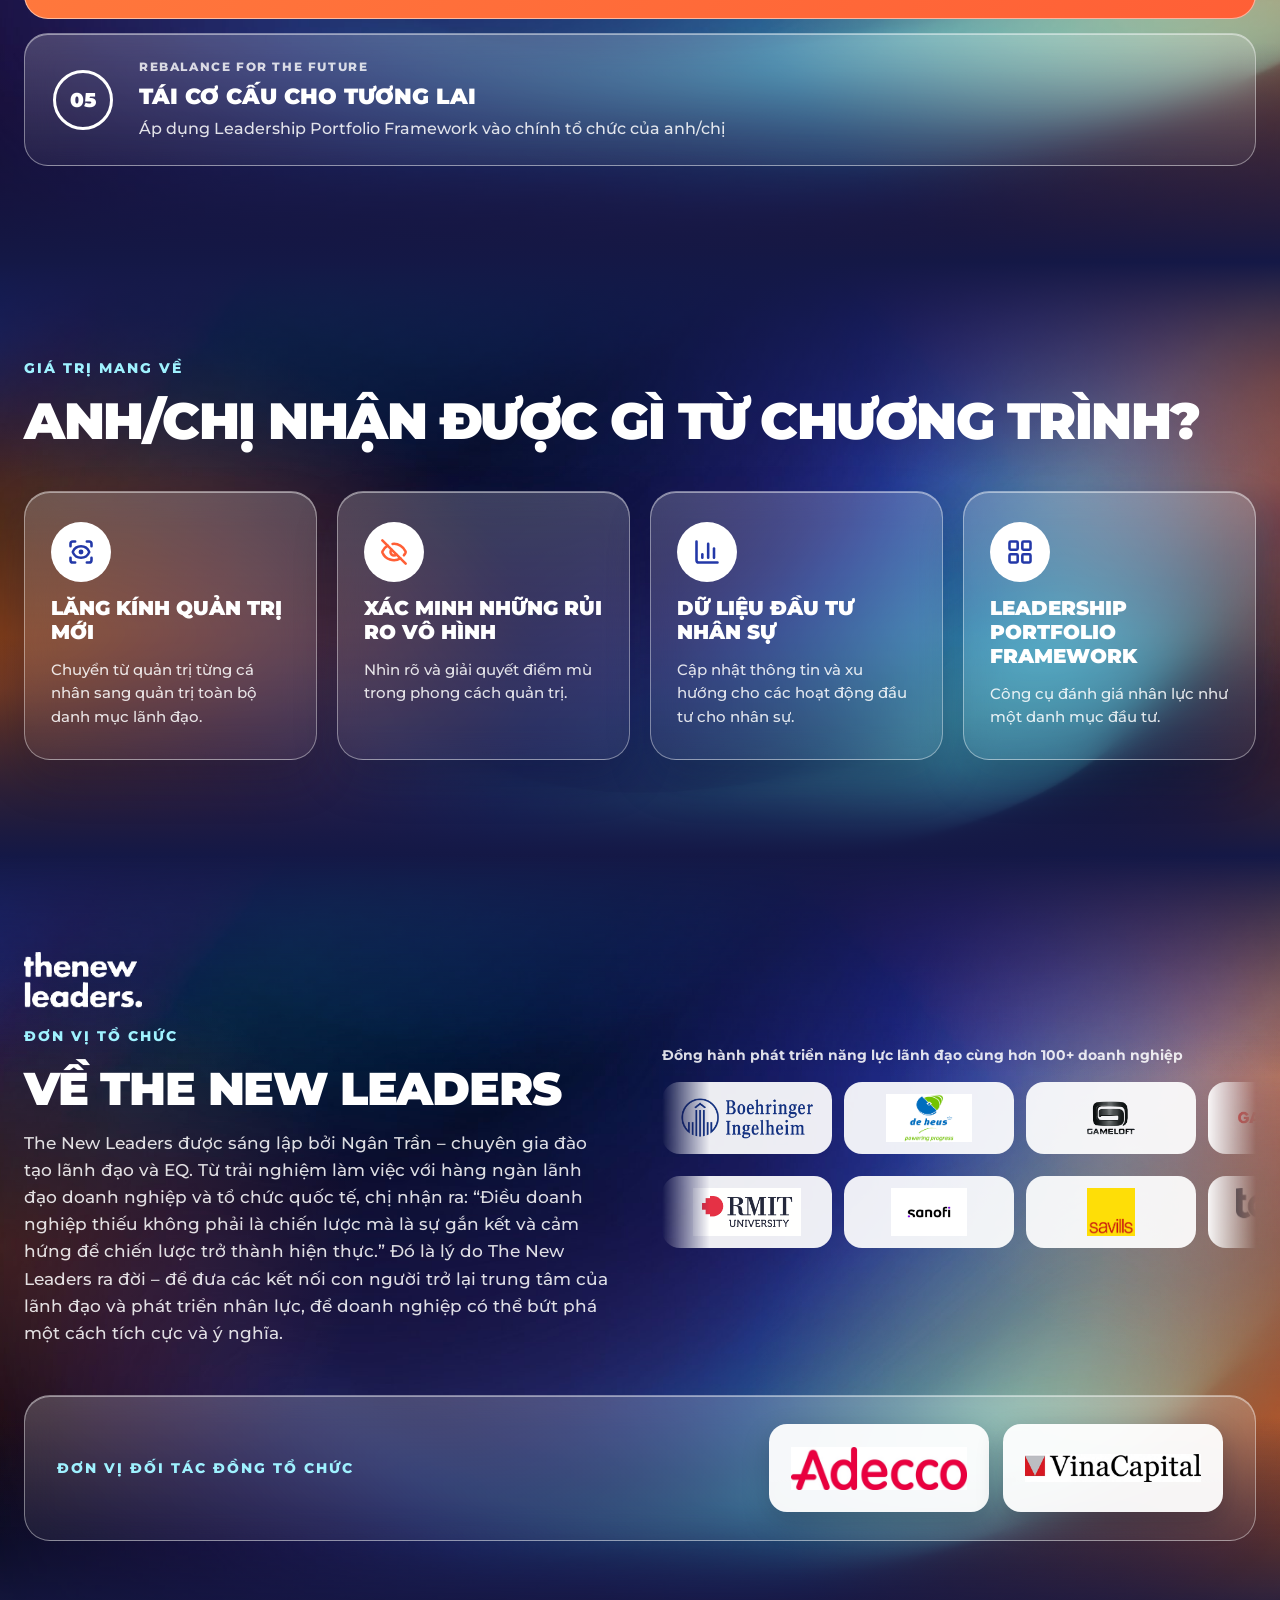
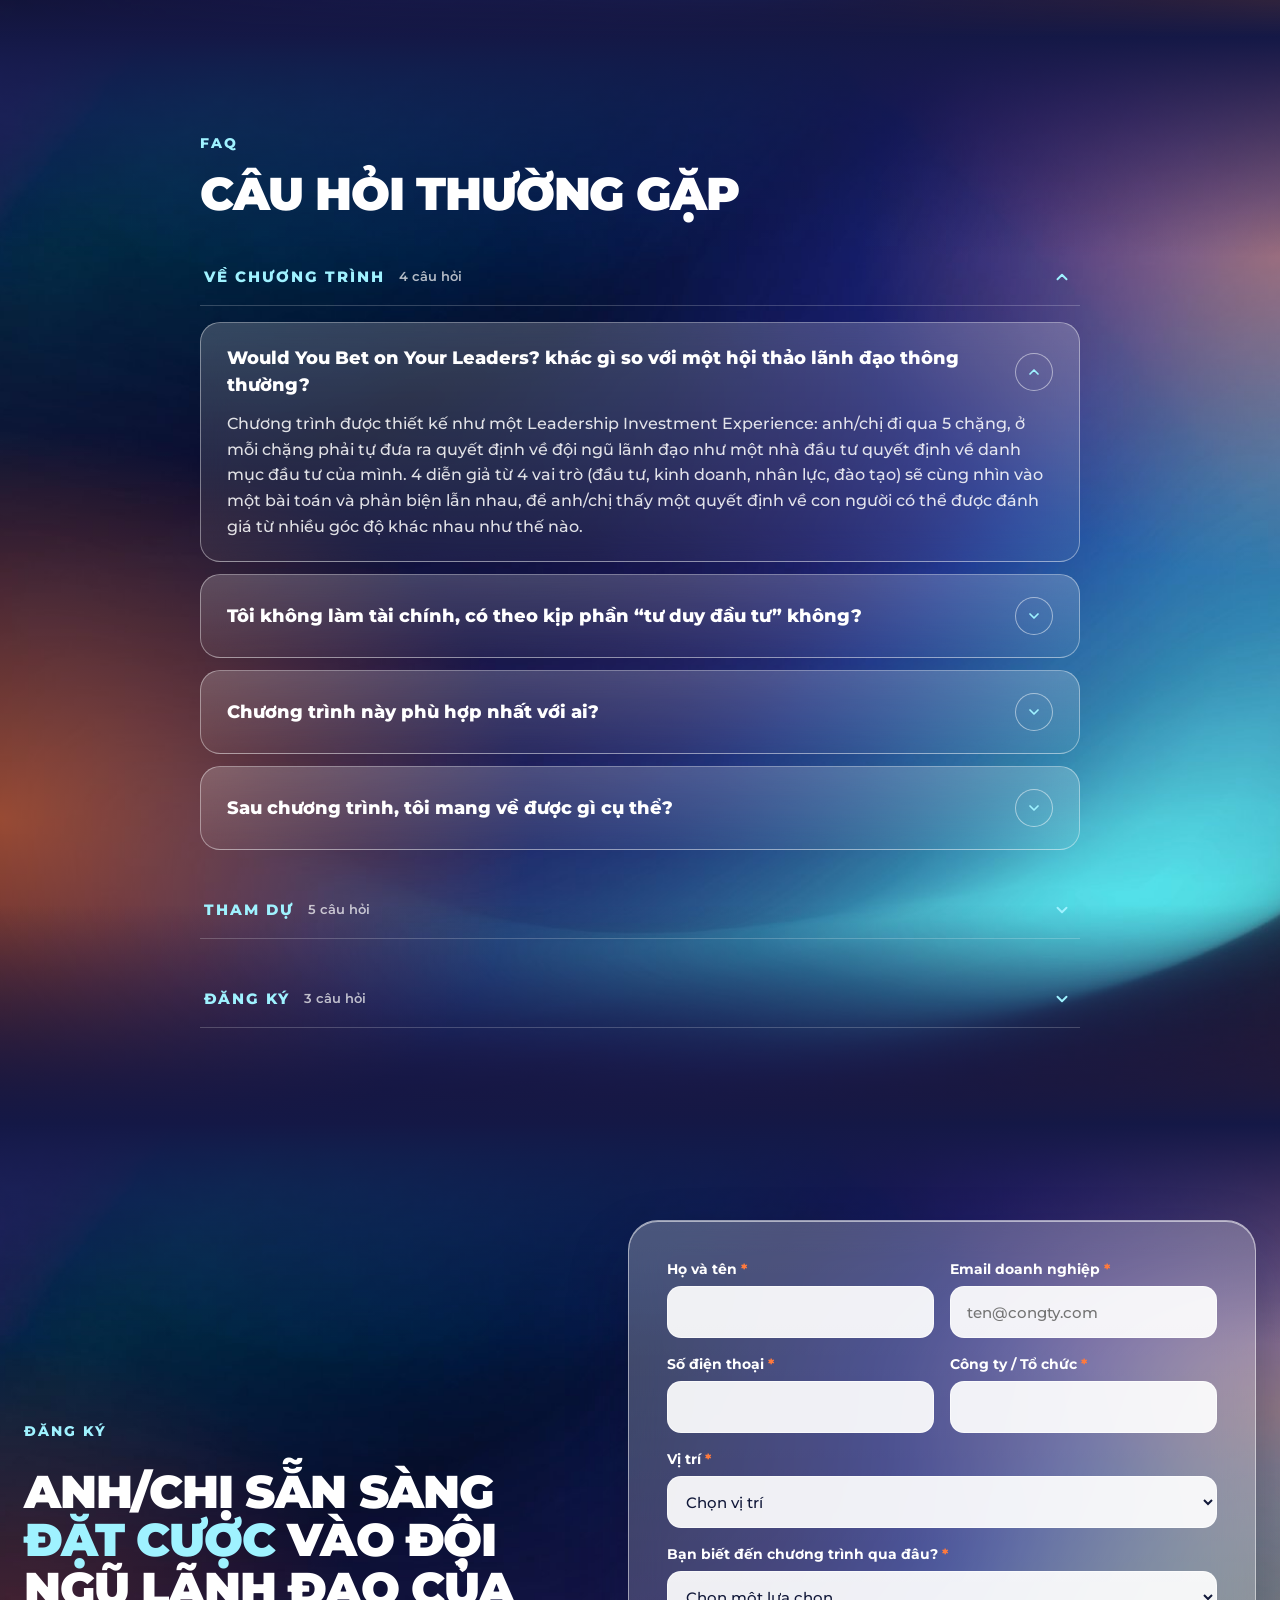
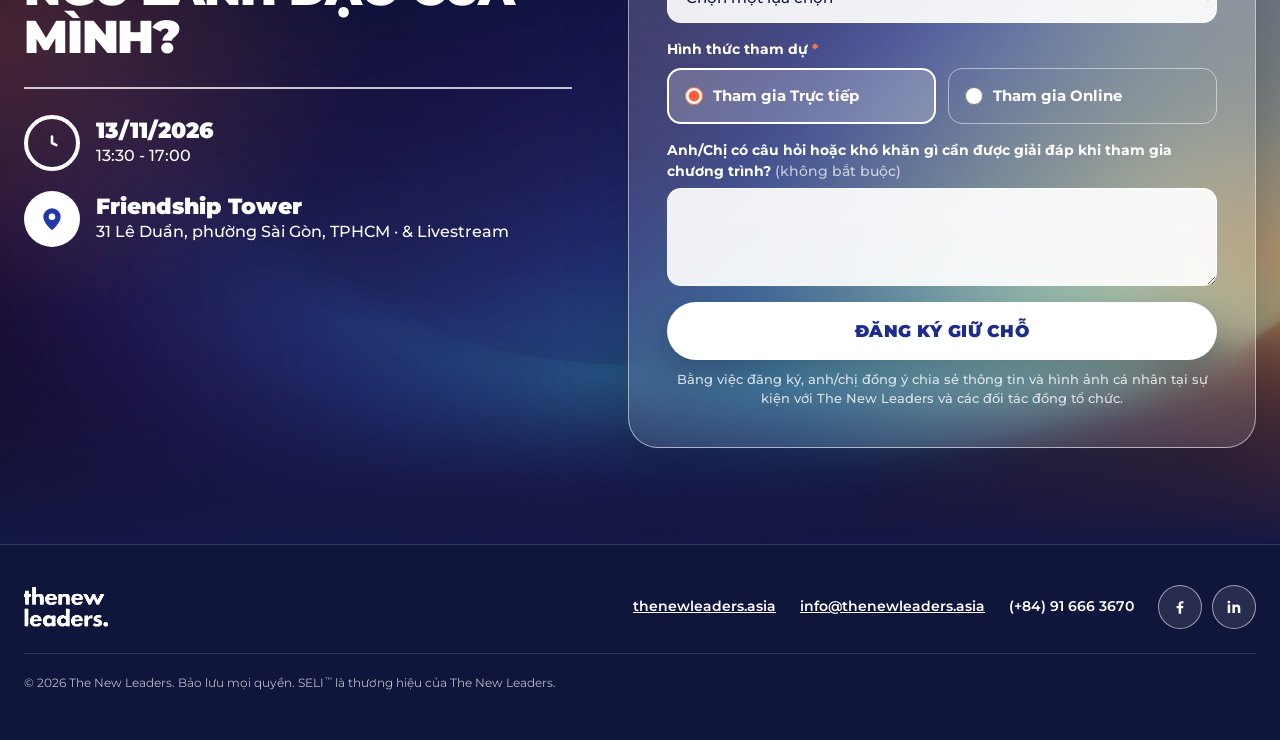
==== commit 3371e1d5: "Form: replace consent checkboxes with a one-line terms notice Co-Authored-By: Claude Opus 5.5 <norep" ====
--- a/index.html
+++ b/index.html
@@ -679,16 +679,13 @@
           <label class="ev-field"><span>Anh/Chị có câu hỏi hoặc khó khăn gì cần được giải đáp khi tham gia chương trình? <span class="ev-optional">(không bắt buộc)</span></span>
             <textarea name="question" class="ev-input ev-textarea" rows="3" maxlength="1000"></textarea>
           </label>
-          <label class="ev-consent"><input type="checkbox" name="consent" required><span>Tôi đồng ý để The New Leaders xử lý
-            dữ liệu cá nhân theo Chính sách bảo mật. <span class="ev-required" aria-hidden="true">*</span></span></label>
-          <label class="ev-consent"><input type="checkbox" name="share_partners" value="yes"><span>Tôi đồng ý để The New Leaders chia sẻ
-            thông tin đăng ký của tôi với các đơn vị đồng tổ chức Adecco và VinaCapital và nhận liên hệ tư vấn về các chương trình và
-            dịch vụ liên quan.</span></label>
-          <label class="ev-consent"><input type="checkbox" name="photo_consent" value="yes"><span>Tôi đồng ý để The New Leaders sử dụng
-            hình ảnh trong sự kiện cho các hoạt động truyền thông thuộc khuôn khổ sự kiện này.</span></label>
+          <!-- Đăng ký = đồng ý điều khoản (thông báo dưới nút), Apps Script ghi lại vào cột "Đồng ý điều khoản" -->
+          <input type="hidden" name="consent" value="yes">
           <!-- Ô bẫy chống bot: ẩn với người dùng -->
           <input type="text" name="website" class="ev-honeypot" tabindex="-1" autocomplete="off" aria-hidden="true">
           <button type="submit" class="ev-btn ev-btn-white ev-form-submit">Đăng ký giữ chỗ</button>
+          <p class="ev-form-note">Bằng việc đăng ký, anh/chị đồng ý chia sẻ thông tin và hình ảnh cá nhân tại sự kiện với
+            The New Leaders và các đối tác đồng tổ chức.</p>
           <p class="ev-form-success" id="eventRegisterSuccess" role="status" hidden>Cảm ơn anh/chị! Chúng tôi sẽ gửi
             xác nhận qua email.</p>
         </form>
--- a/event.css
+++ b/event.css
@@ -1387,26 +1387,10 @@
   background: rgba(255, 255, 255, 0.22);
 }
 
-.ev-mode-option input,
-.ev-consent input {
+.ev-mode-option input {
   width: 18px;
   height: 18px;
   accent-color: var(--ev-orange);
-}
-
-.ev-consent {
-  display: flex;
-  align-items: flex-start;
-  gap: 10px;
-  font-size: 13px;
-  line-height: 1.5;
-  font-weight: 500;
-  color: rgba(255, 255, 255, 0.9);
-}
-
-.ev-consent input {
-  flex: none;
-  margin-top: 1px;
 }
 
 .ev-form-submit {
@@ -1416,6 +1400,15 @@
   letter-spacing: 0.5px;
   text-transform: uppercase;
   box-shadow: 0 14px 34px var(--ev-shadow-ink);
+}
+
+.ev-form-note {
+  margin-top: -6px;
+  font-size: 13px;
+  line-height: 1.5;
+  font-weight: 500;
+  text-align: center;
+  color: rgba(255, 255, 255, 0.8);
 }
 
 .ev-form-submit:disabled {
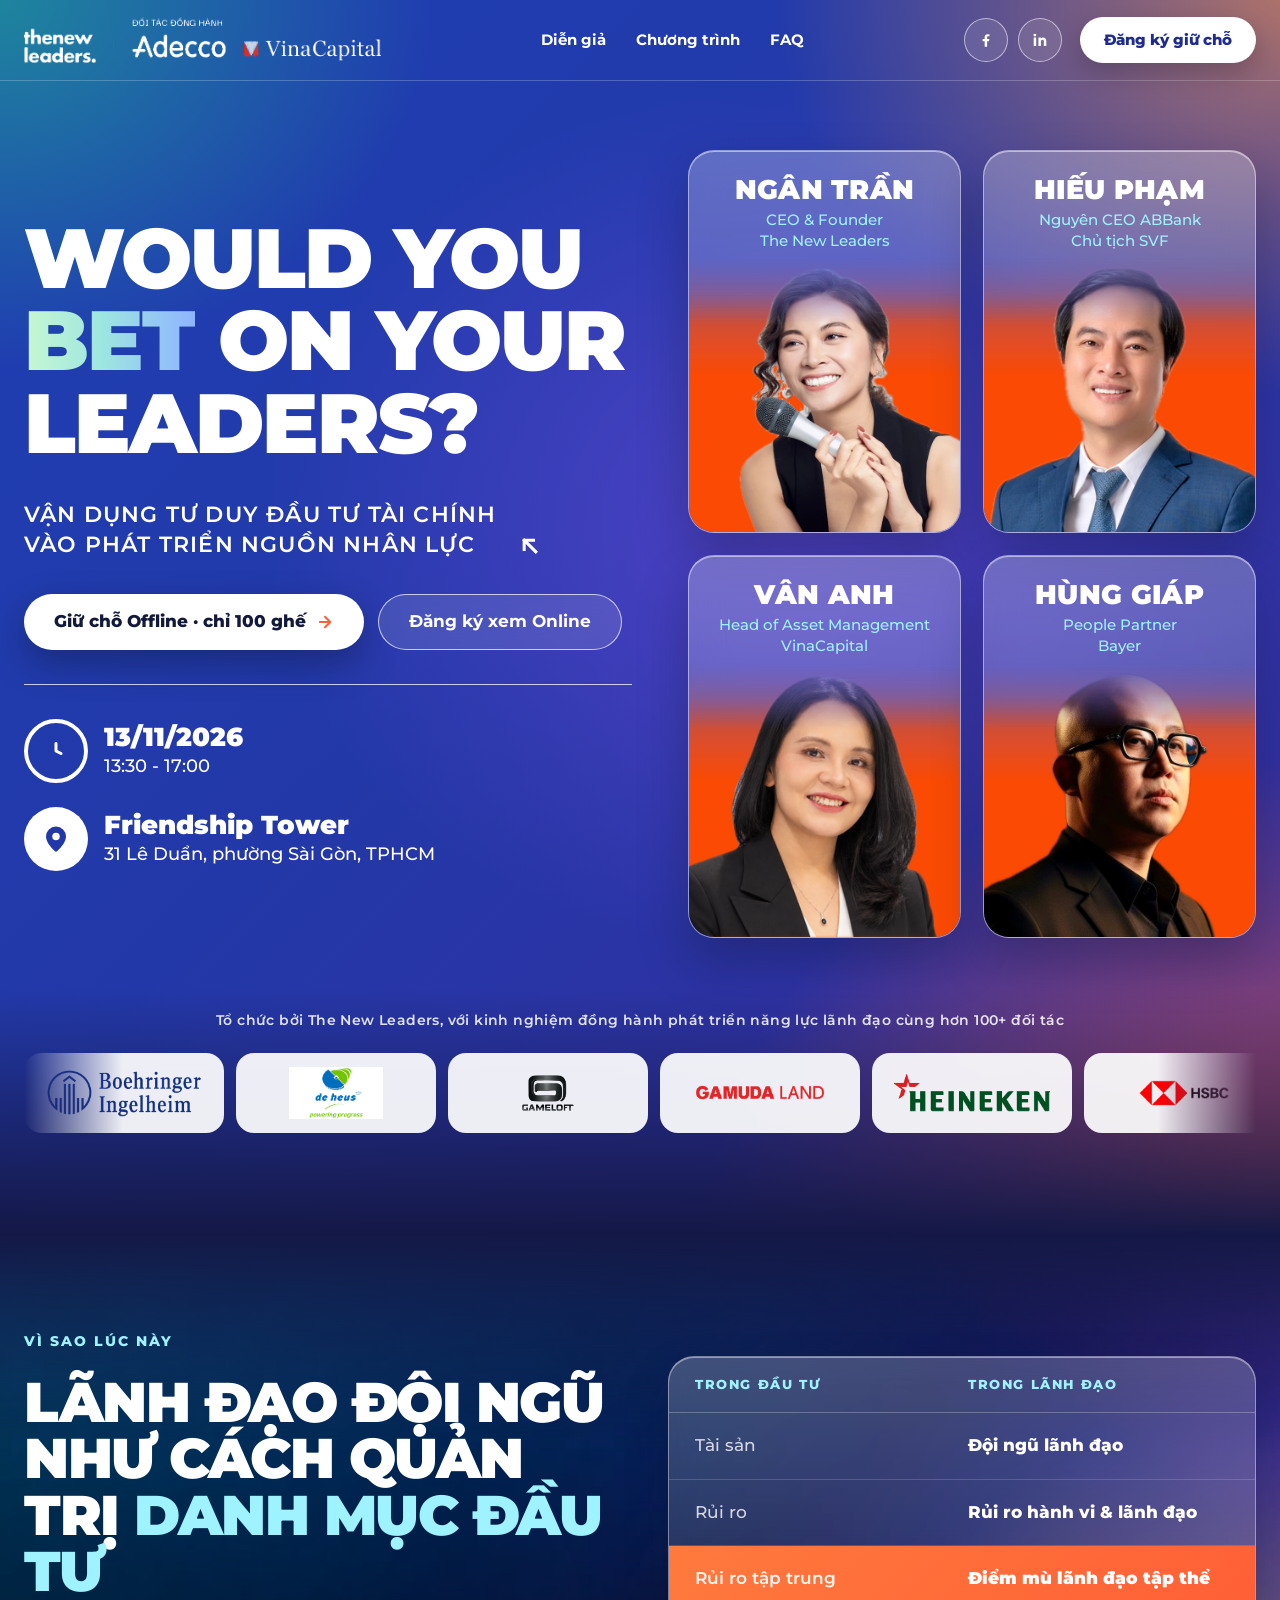
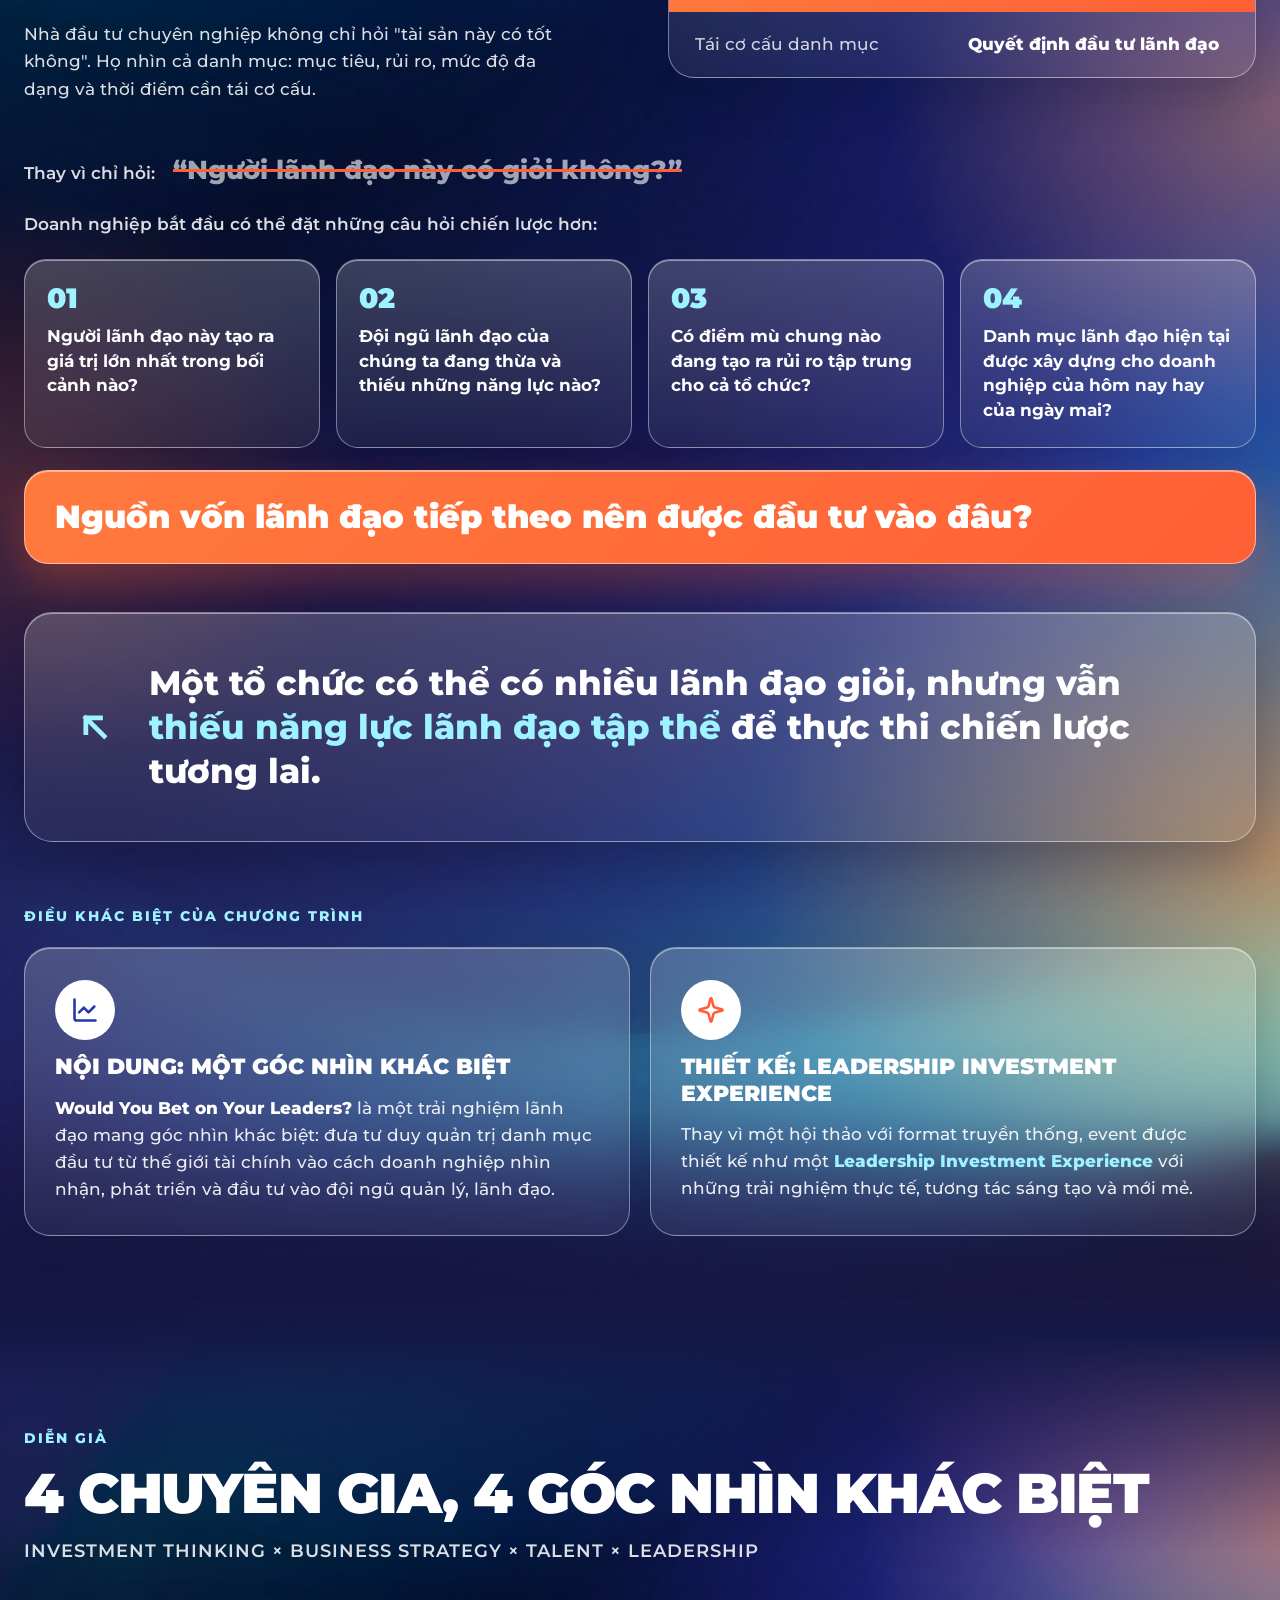
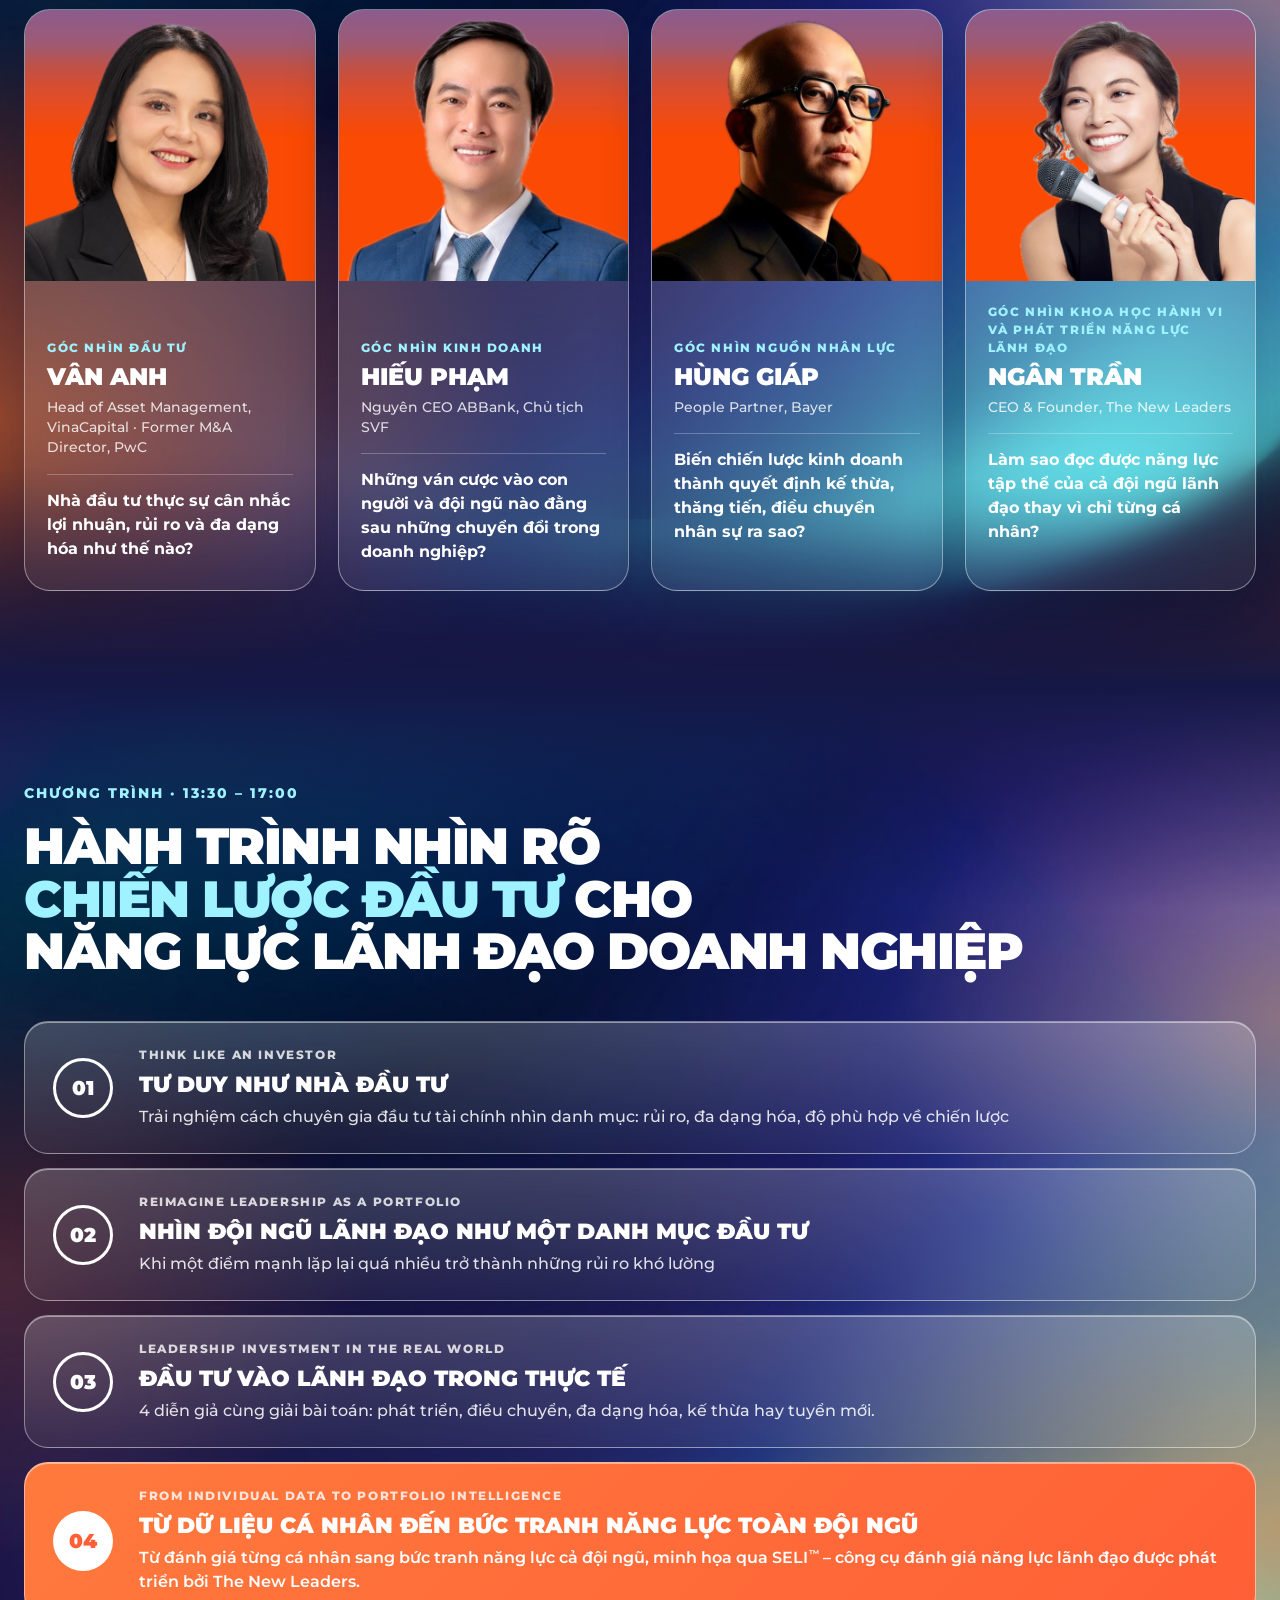
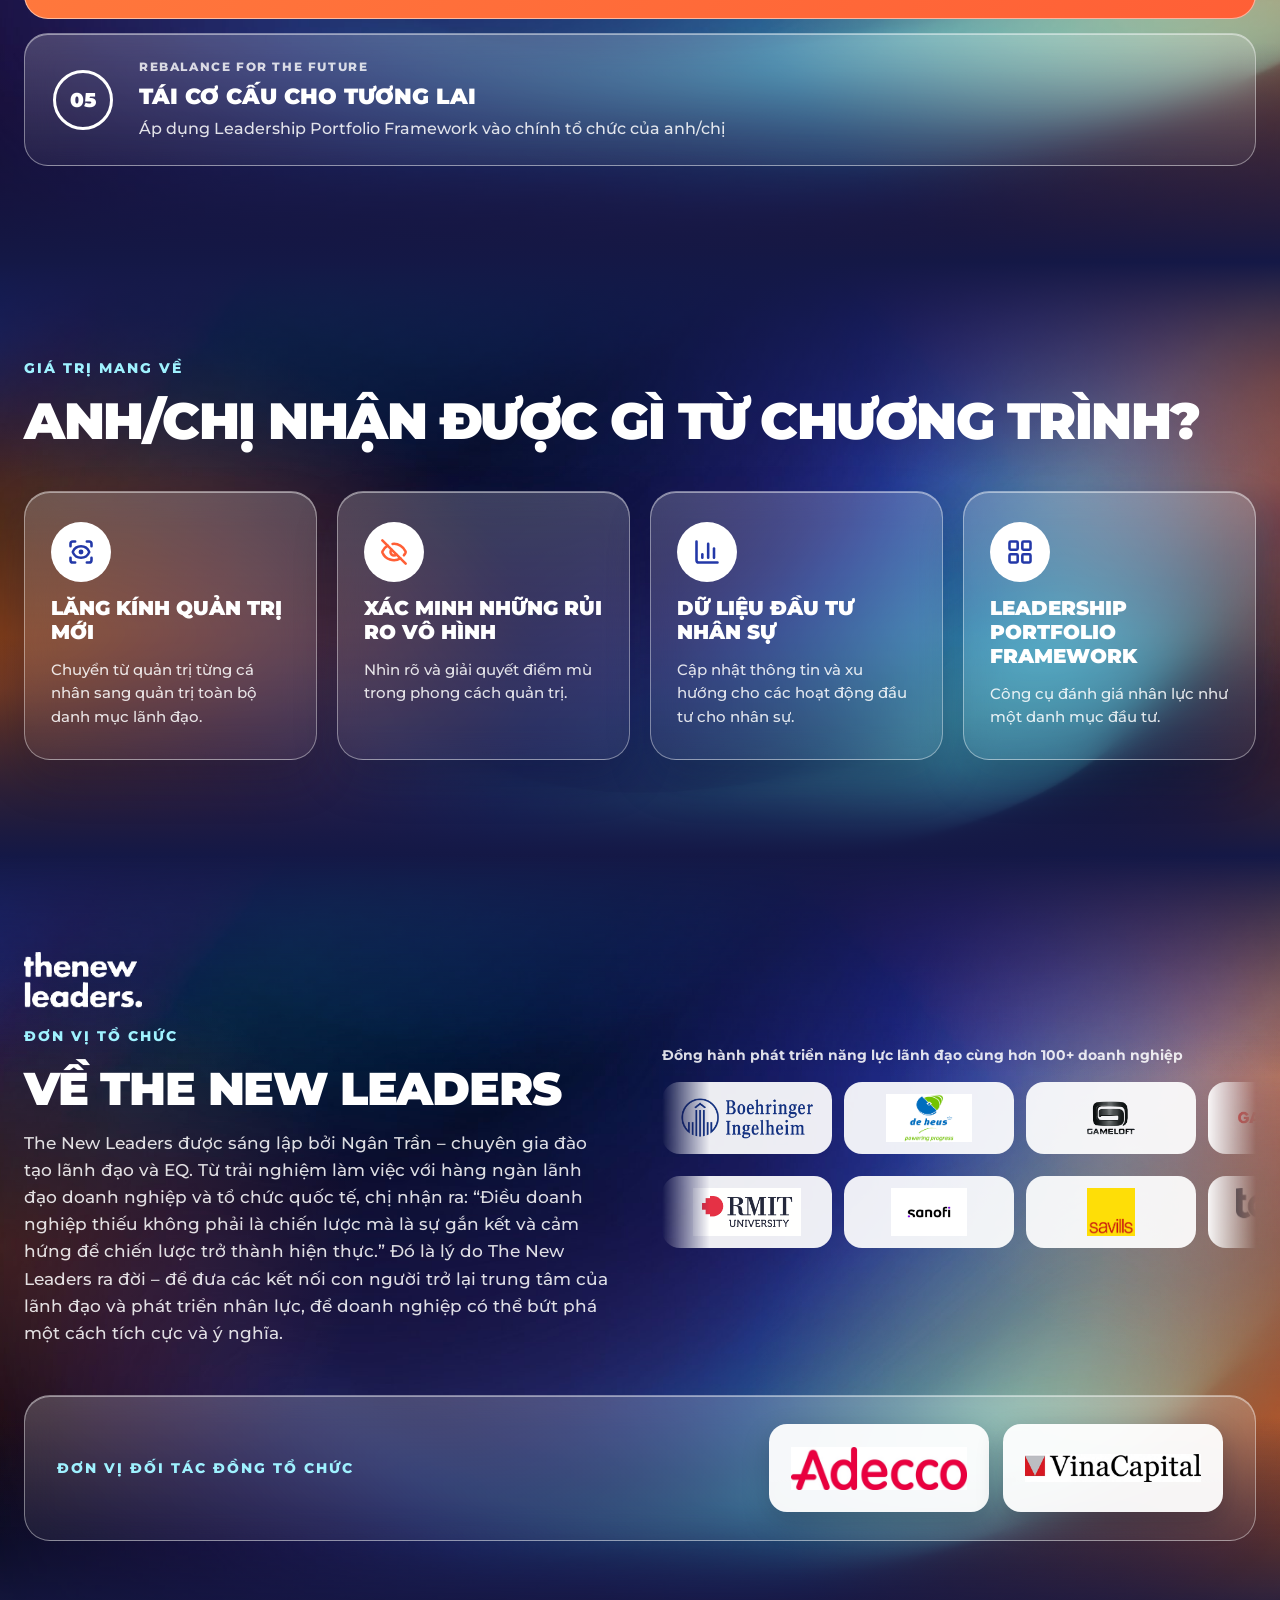
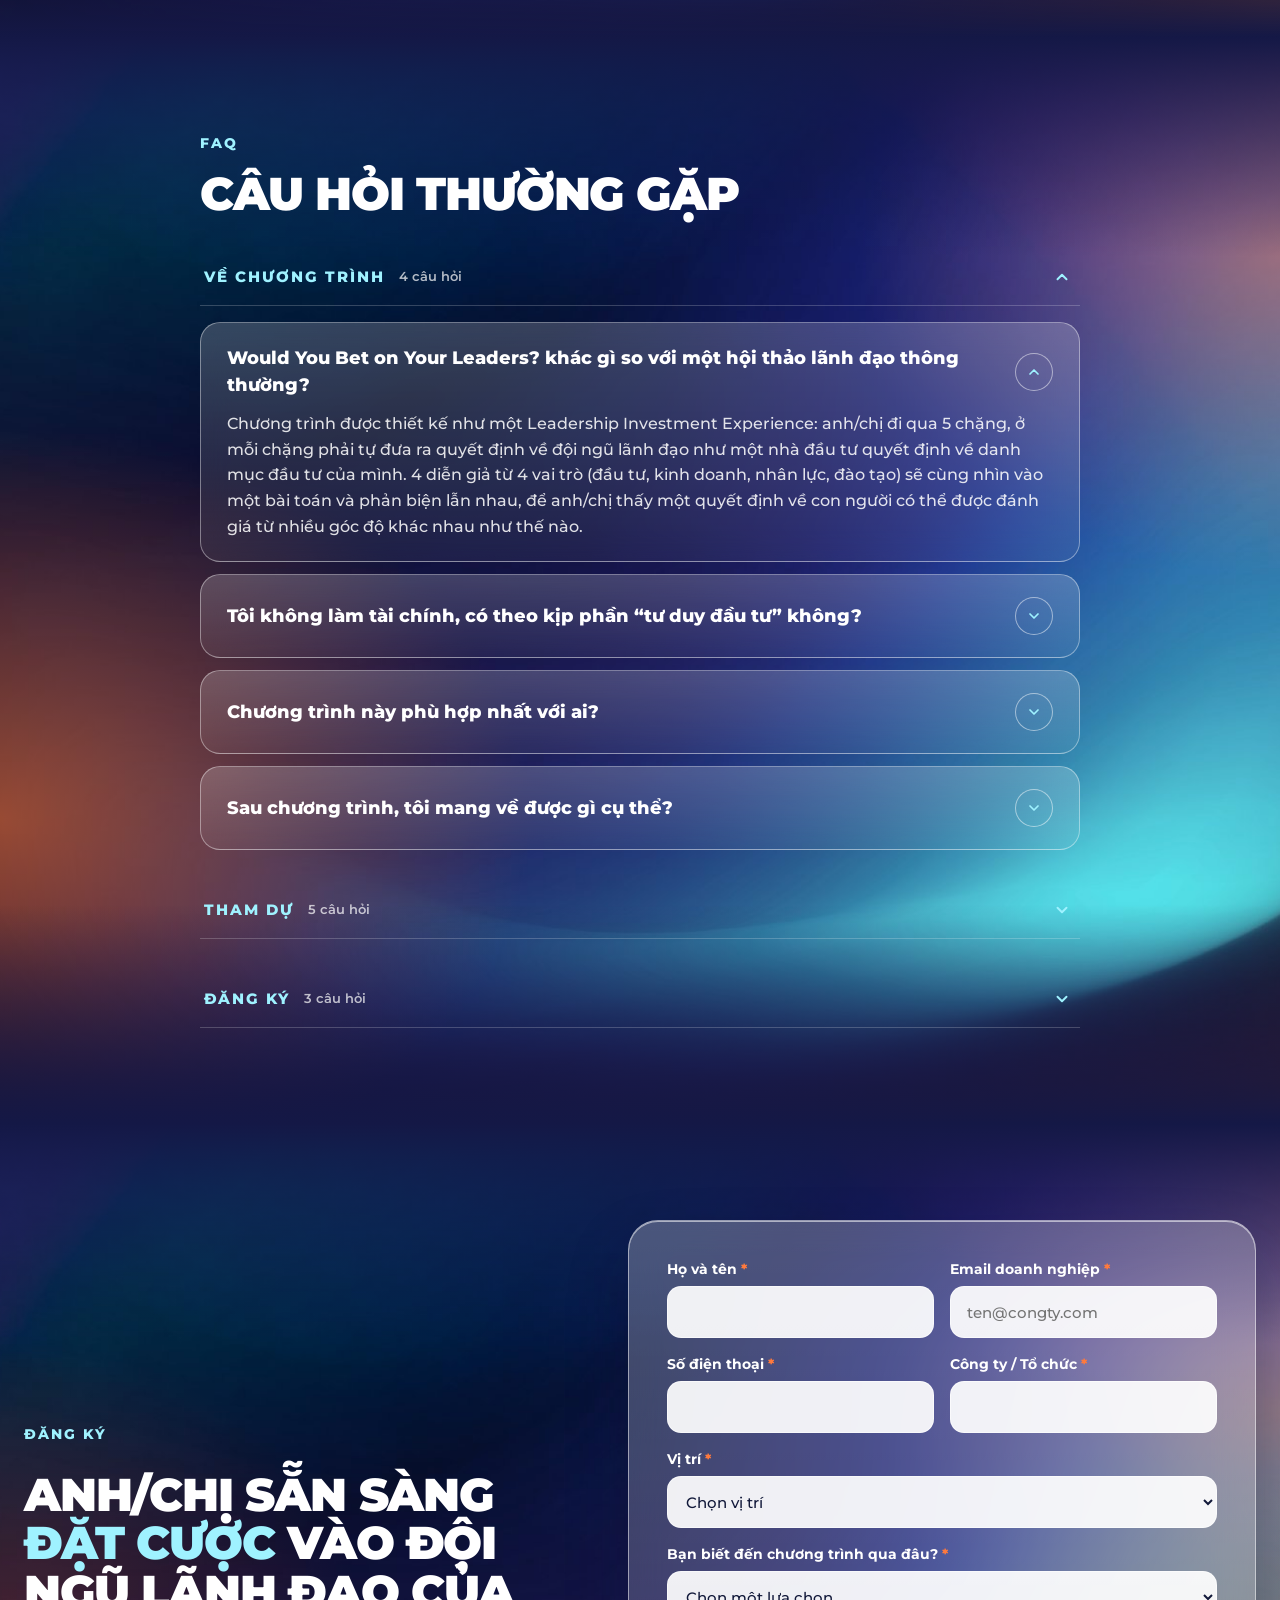
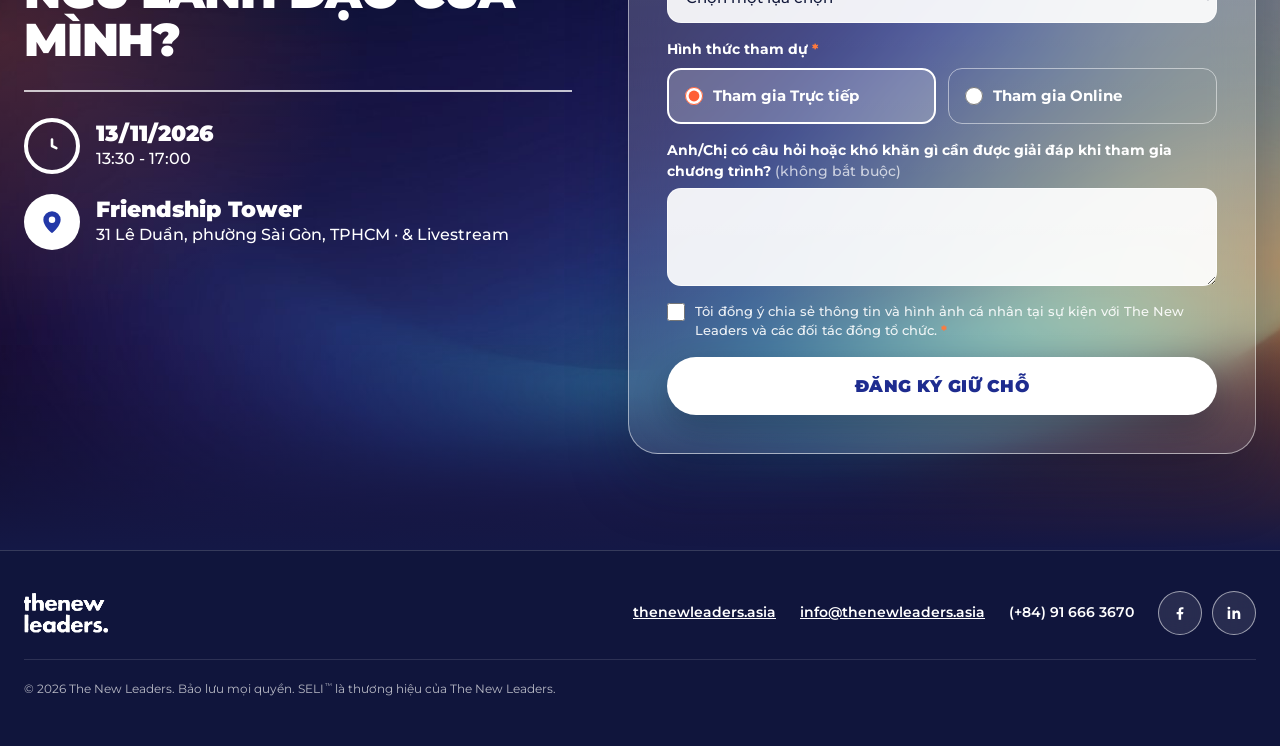
==== commit eb094adb: "Form: terms notice becomes a single required checkbox Co-Authored-By: Claude Opus 5.5 <noreply@anthr" ====
--- a/index.html
+++ b/index.html
@@ -679,13 +679,12 @@
           <label class="ev-field"><span>Anh/Chị có câu hỏi hoặc khó khăn gì cần được giải đáp khi tham gia chương trình? <span class="ev-optional">(không bắt buộc)</span></span>
             <textarea name="question" class="ev-input ev-textarea" rows="3" maxlength="1000"></textarea>
           </label>
-          <!-- Đăng ký = đồng ý điều khoản (thông báo dưới nút), Apps Script ghi lại vào cột "Đồng ý điều khoản" -->
-          <input type="hidden" name="consent" value="yes">
+          <label class="ev-consent"><input type="checkbox" name="consent" value="yes" required><span>Tôi đồng ý chia sẻ thông tin
+            và hình ảnh cá nhân tại sự kiện với The New Leaders và các đối tác đồng tổ chức. <span class="ev-required"
+              aria-hidden="true">*</span></span></label>
           <!-- Ô bẫy chống bot: ẩn với người dùng -->
           <input type="text" name="website" class="ev-honeypot" tabindex="-1" autocomplete="off" aria-hidden="true">
           <button type="submit" class="ev-btn ev-btn-white ev-form-submit">Đăng ký giữ chỗ</button>
-          <p class="ev-form-note">Bằng việc đăng ký, anh/chị đồng ý chia sẻ thông tin và hình ảnh cá nhân tại sự kiện với
-            The New Leaders và các đối tác đồng tổ chức.</p>
           <p class="ev-form-success" id="eventRegisterSuccess" role="status" hidden>Cảm ơn anh/chị! Chúng tôi sẽ gửi
             xác nhận qua email.</p>
         </form>
--- a/event.css
+++ b/event.css
@@ -1387,10 +1387,26 @@
   background: rgba(255, 255, 255, 0.22);
 }
 
-.ev-mode-option input {
+.ev-mode-option input,
+.ev-consent input {
   width: 18px;
   height: 18px;
   accent-color: var(--ev-orange);
+}
+
+.ev-consent {
+  display: flex;
+  align-items: flex-start;
+  gap: 10px;
+  font-size: 13px;
+  line-height: 1.5;
+  font-weight: 500;
+  color: rgba(255, 255, 255, 0.9);
+}
+
+.ev-consent input {
+  flex: none;
+  margin-top: 1px;
 }
 
 .ev-form-submit {
@@ -1400,15 +1416,6 @@
   letter-spacing: 0.5px;
   text-transform: uppercase;
   box-shadow: 0 14px 34px var(--ev-shadow-ink);
-}
-
-.ev-form-note {
-  margin-top: -6px;
-  font-size: 13px;
-  line-height: 1.5;
-  font-weight: 500;
-  text-align: center;
-  color: rgba(255, 255, 255, 0.8);
 }
 
 .ev-form-submit:disabled {
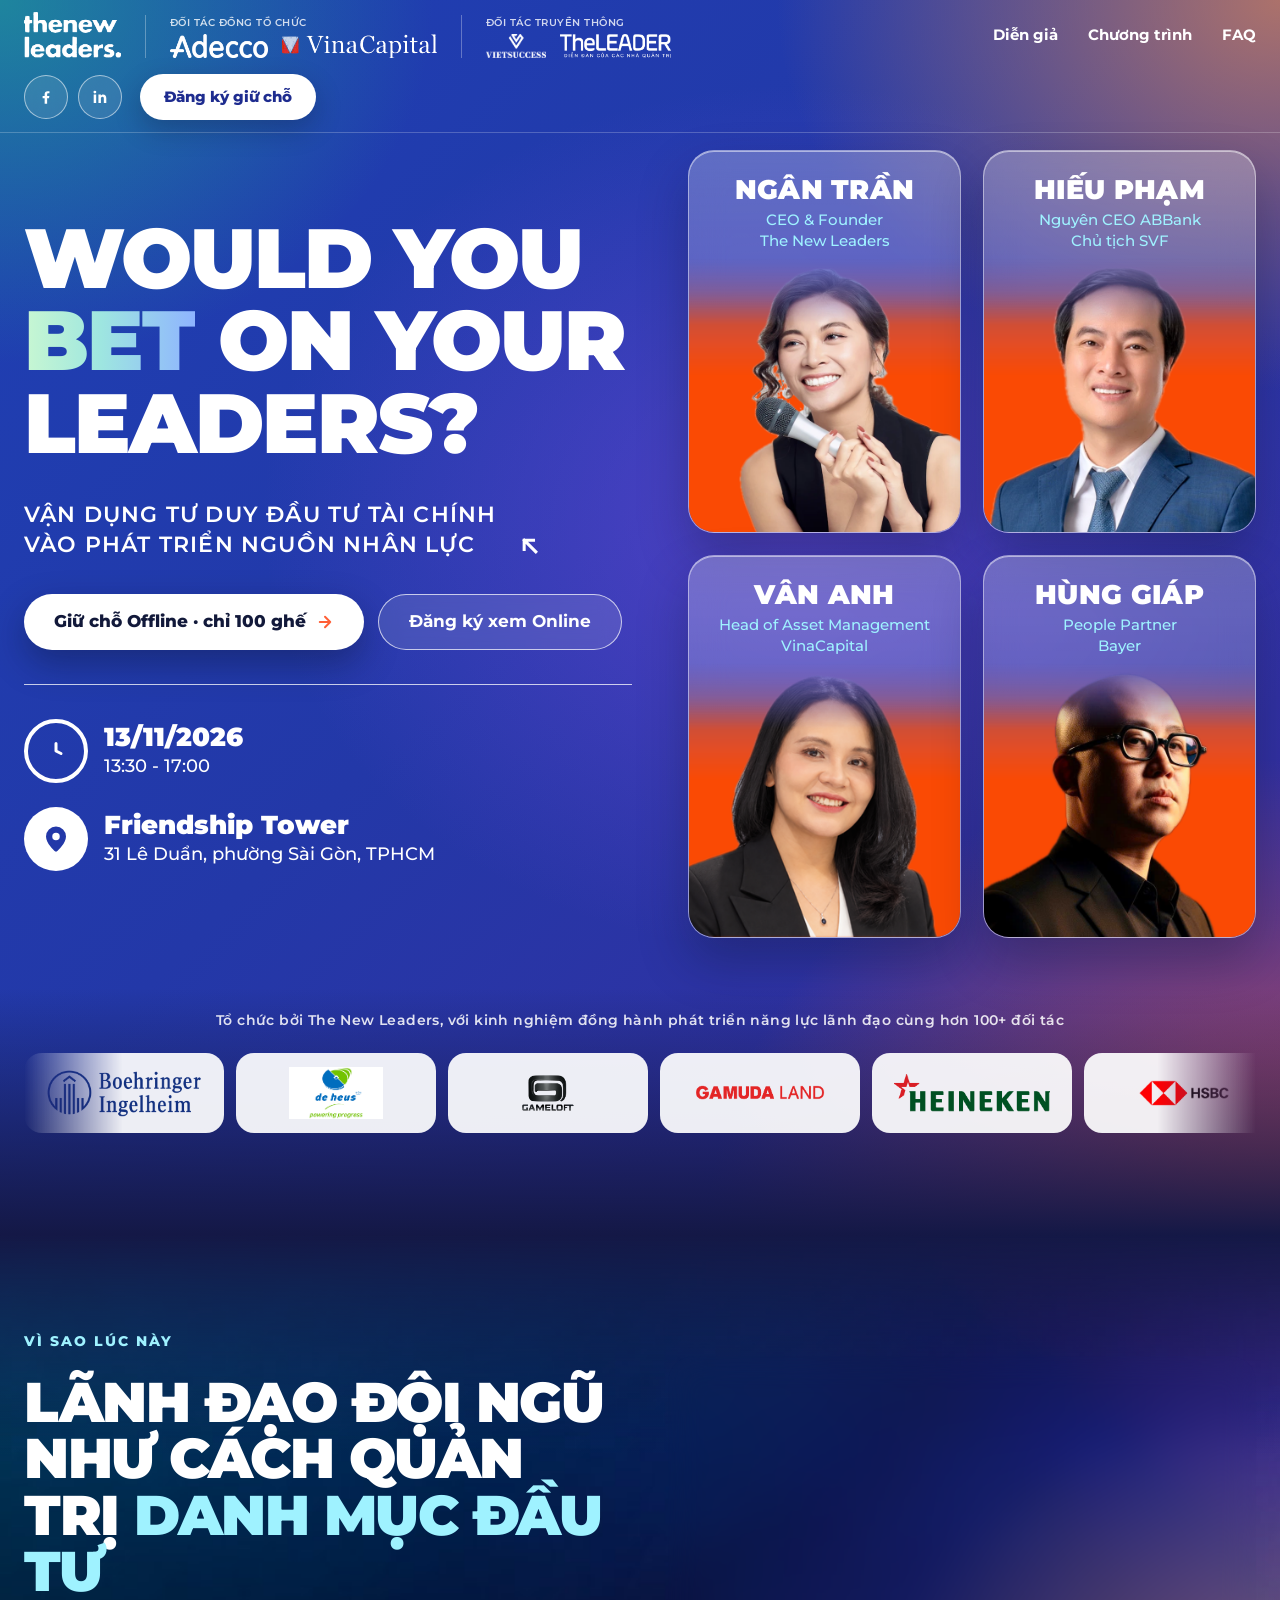
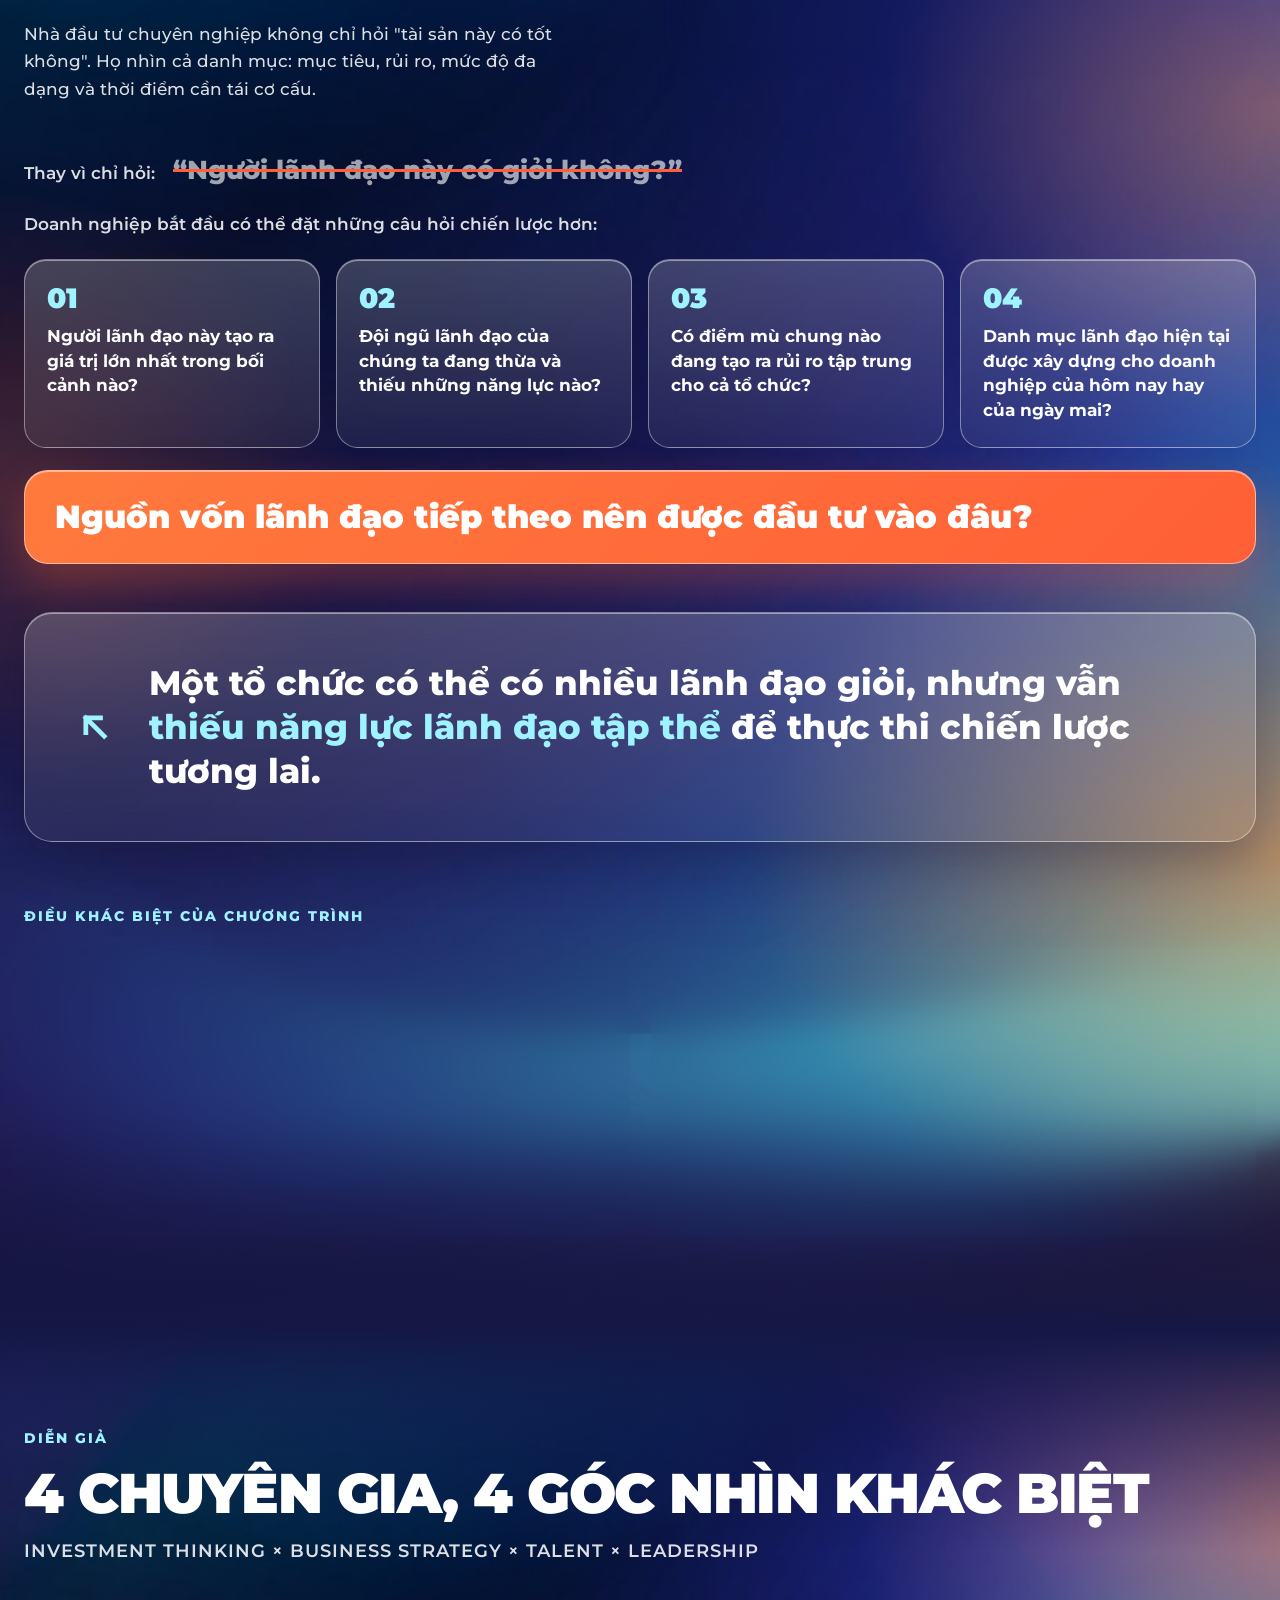
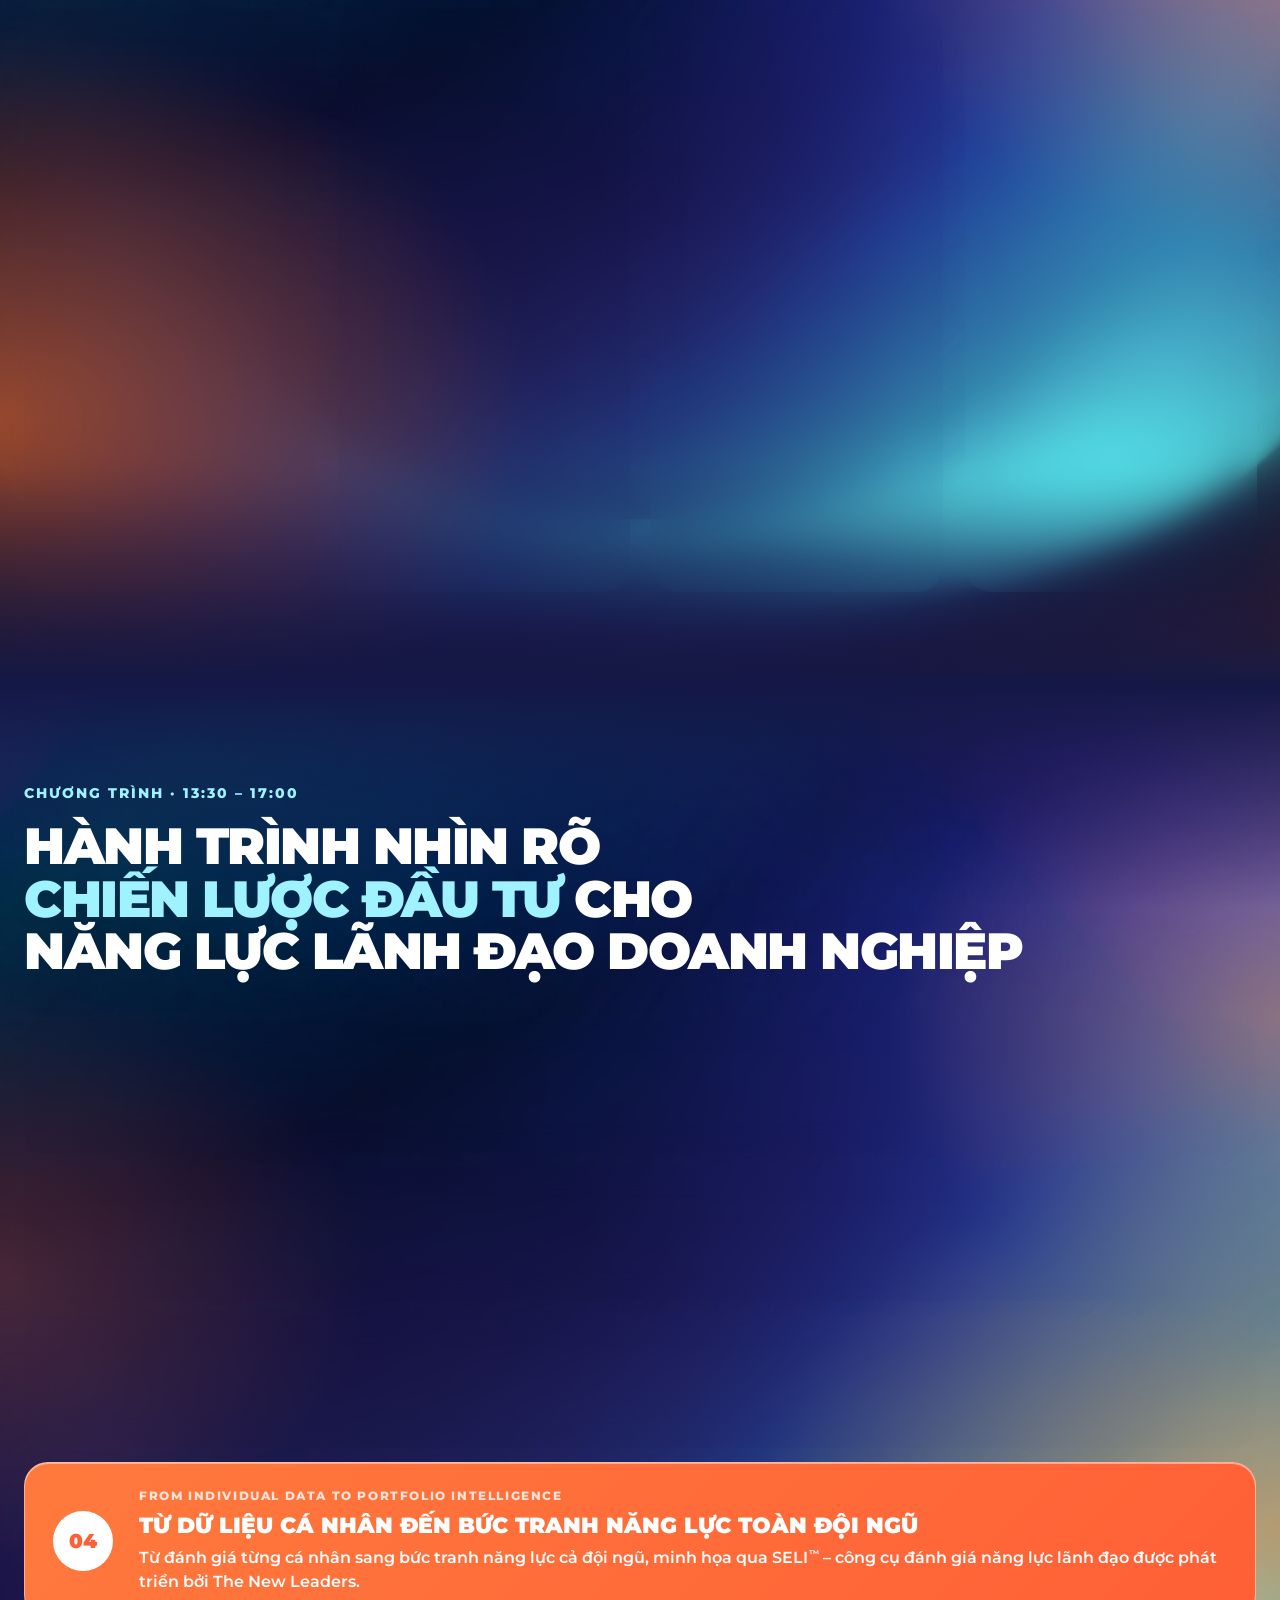
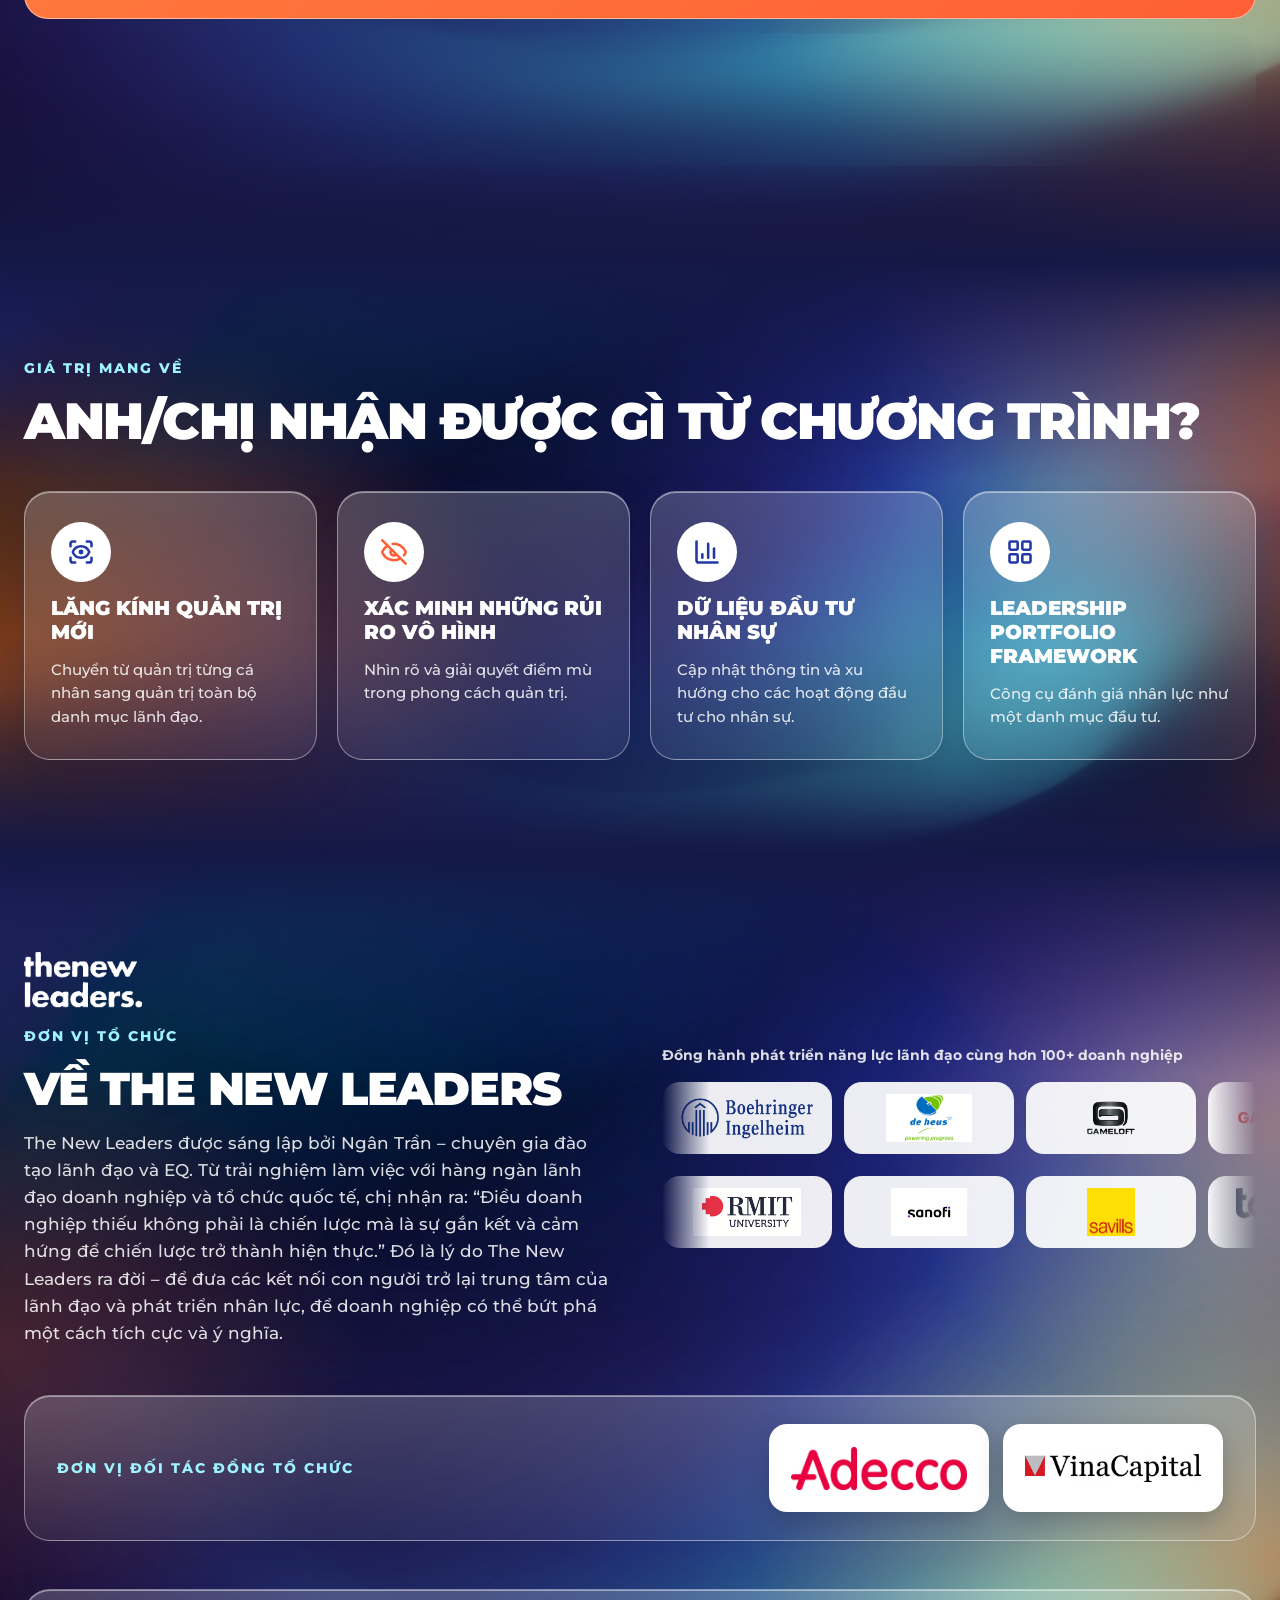
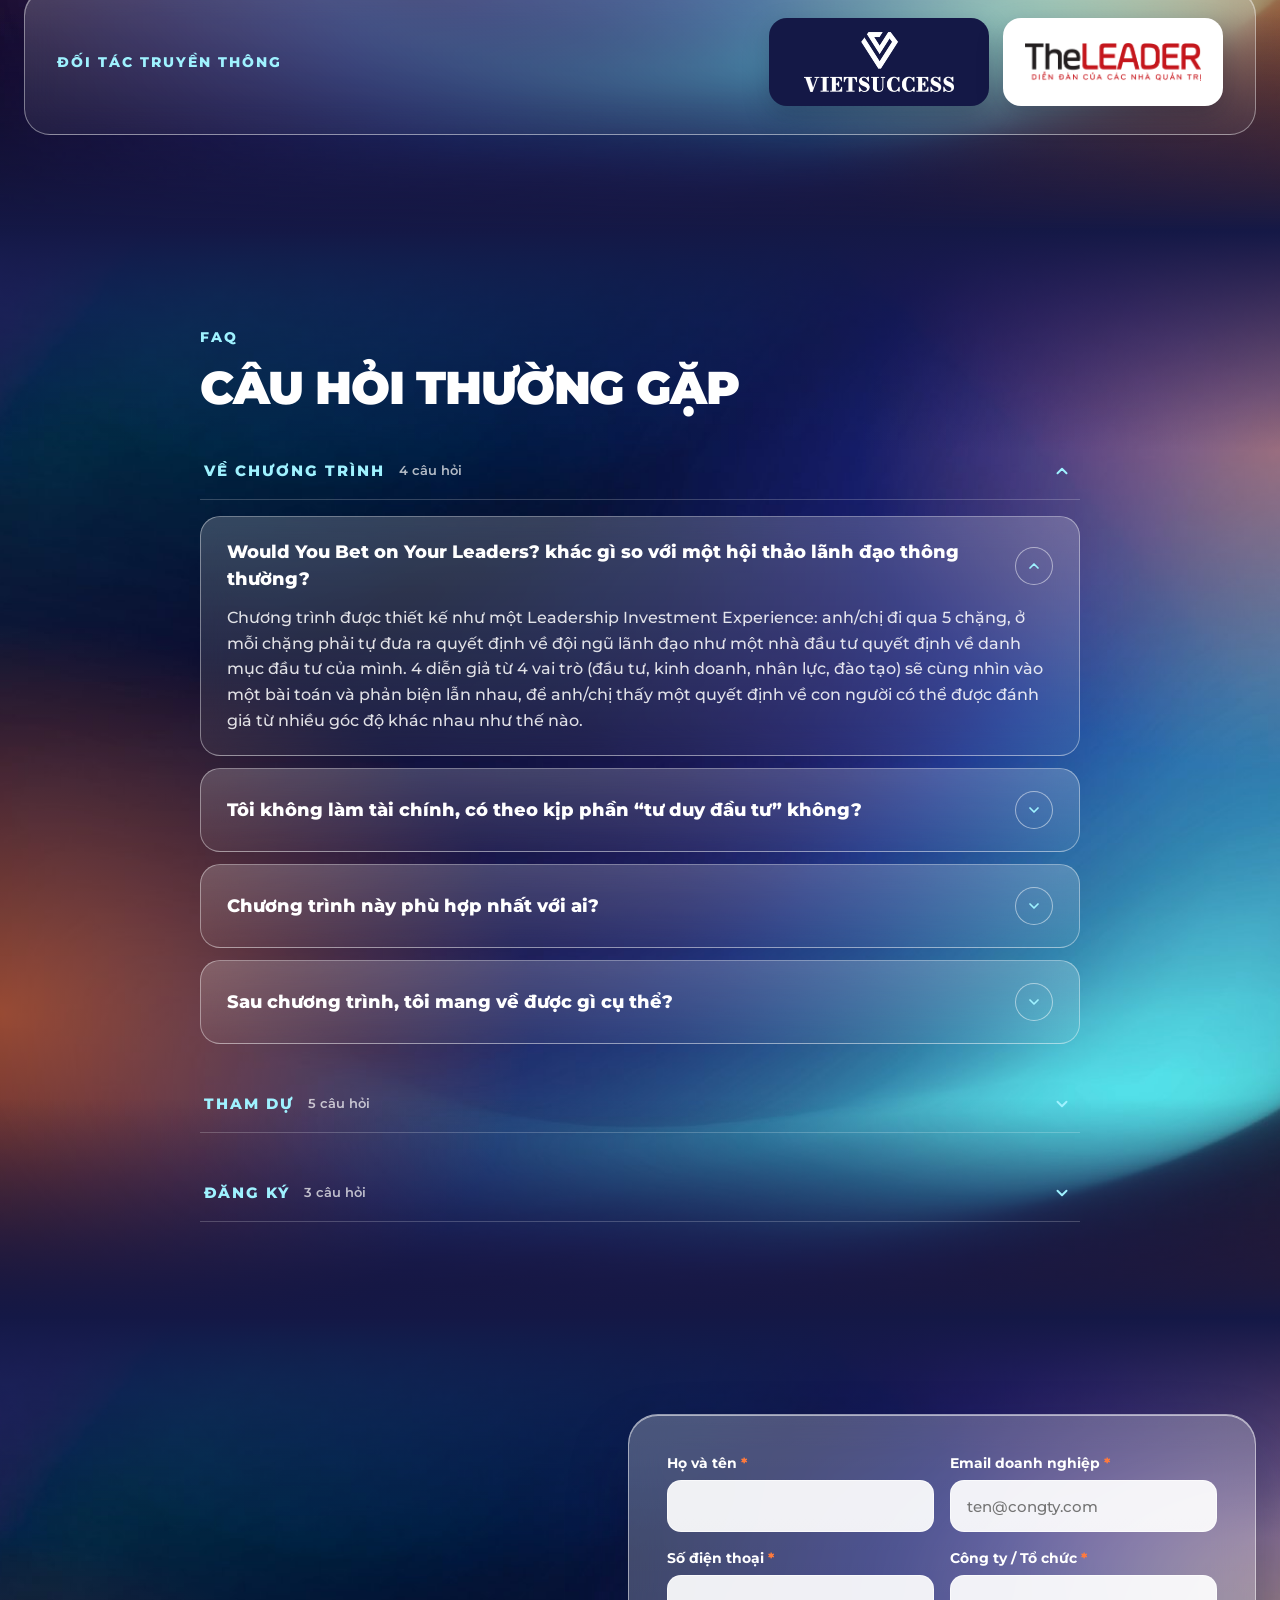
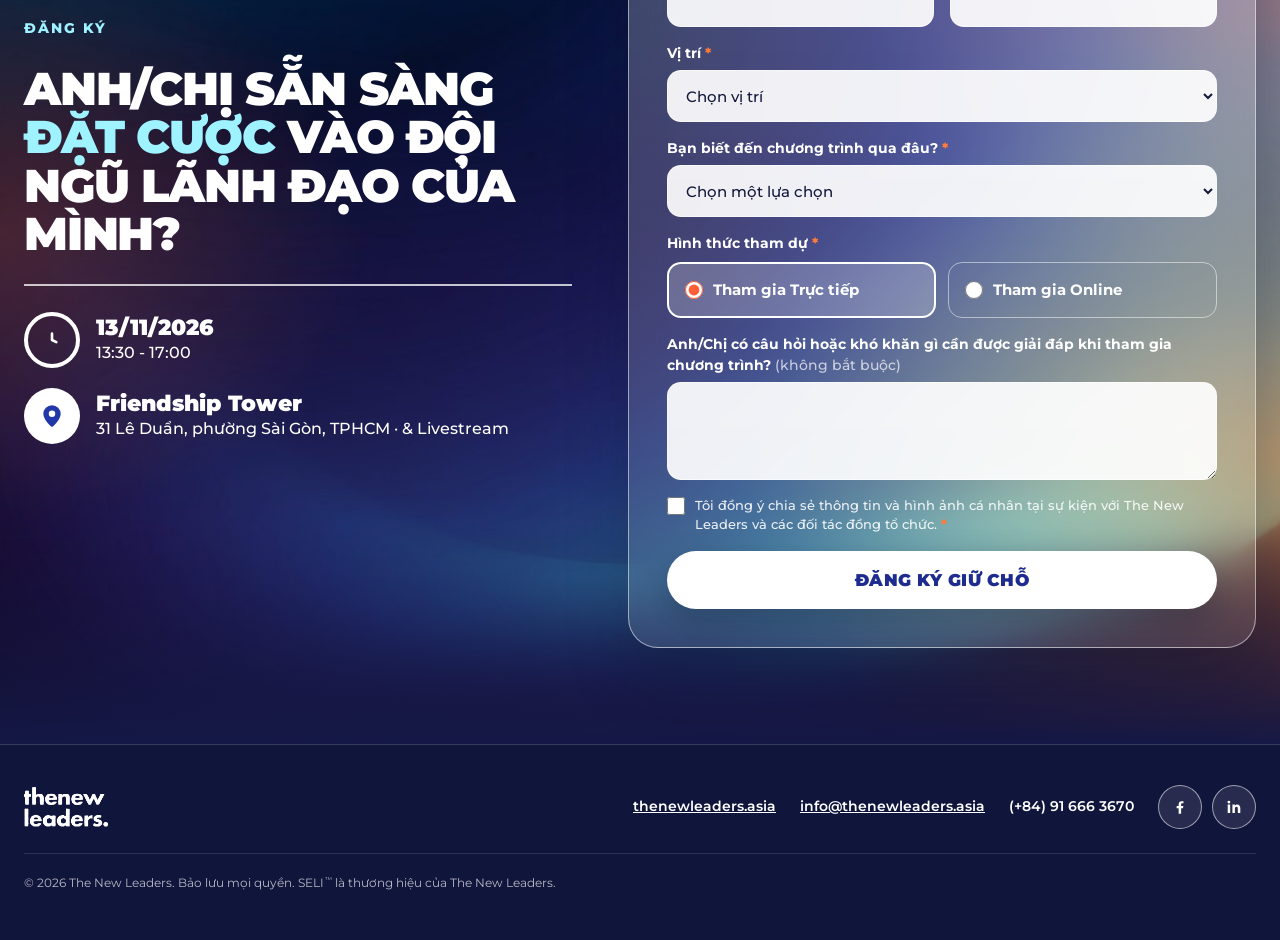
==== commit 17c33823: "Add media partners to header and partner section; link TNL logos to main site Co-Authored-By: Claude" ====
--- a/index.html
+++ b/index.html
@@ -43,8 +43,24 @@
   <!-- ================================================================= -->
   <header class="ev-header">
     <nav class="ev-nav" aria-label="Điều hướng chính">
-      <a href="#top" class="ev-nav-brand"><img src="images/wybol/hero_logo_lockup.png"
-          alt="The New Leaders · Đối tác đồng hành: Adecco, VinaCapital" class="ev-nav-logo"></a>
+      <div class="ev-nav-brand">
+        <a href="https://thenewleaders.asia/en/" target="_blank" rel="noopener"><img src="images/wybol/tnl_logo.png"
+            alt="The New Leaders" class="ev-nav-logo"></a>
+        <div class="ev-nav-group">
+          <span class="ev-nav-group-label">Đối tác đồng tổ chức</span>
+          <div class="ev-nav-group-logos">
+            <img src="images/wybol/nav_adecco.png" alt="Adecco">
+            <img src="images/wybol/nav_vinacapital.png" alt="VinaCapital">
+          </div>
+        </div>
+        <div class="ev-nav-group">
+          <span class="ev-nav-group-label">Đối tác truyền thông</span>
+          <div class="ev-nav-group-logos">
+            <img src="images/wybol/partner_vietsuccess.png" alt="VietSuccess">
+            <img src="images/wybol/partner_theleader.png" alt="The Leader" class="ev-logo-white">
+          </div>
+        </div>
+      </div>
       <div class="ev-nav-links">
         <a href="#speakers">Diễn giả</a>
         <a href="#agenda">Chương trình</a>
@@ -433,7 +449,8 @@
       <div class="ev-container ev-organiser">
         <div class="ev-organiser-intro">
           <div class="ev-organiser-copy">
-            <img src="images/wybol/tnl_logo.png" alt="The New Leaders" class="ev-organiser-logo">
+            <a href="https://thenewleaders.asia/en/" target="_blank" rel="noopener"><img src="images/wybol/tnl_logo.png"
+                alt="The New Leaders" class="ev-organiser-logo"></a>
             <span class="ev-eyebrow">ĐƠN VỊ TỔ CHỨC</span>
             <h2 class="ev-h2 ev-h2--sm">Về The New Leaders</h2>
             <p class="ev-lead">The New Leaders được sáng lập bởi Ngân Trần – chuyên gia đào tạo lãnh đạo và EQ. Từ trải
@@ -458,6 +475,13 @@
           <div class="ev-partner-logos">
             <div class="ev-partner-logo"><img src="images/wybol/partner_adecco.jpg" alt="Adecco"></div>
             <div class="ev-partner-logo"><img src="images/wybol/partner_vinacapital.jpg" alt="VinaCapital"></div>
+          </div>
+        </div>
+        <div class="ev-glass ev-partners">
+          <span class="ev-eyebrow">ĐỐI TÁC TRUYỀN THÔNG</span>
+          <div class="ev-partner-logos">
+            <div class="ev-partner-logo ev-partner-logo--dark"><img src="images/wybol/partner_vietsuccess.png" alt="VietSuccess"></div>
+            <div class="ev-partner-logo"><img src="images/wybol/partner_theleader.png" alt="The Leader"></div>
           </div>
         </div>
         <!-- Danh sách logo dùng chung cho mọi marquee (Hero + Đơn vị tổ chức). Mỗi logo chỉ liệt kê 1 lần.
@@ -697,7 +721,8 @@
   <!-- ================================================================= -->
   <footer class="ev-footer">
     <div class="ev-container ev-footer-inner">
-      <img src="images/wybol/tnl_logo.png" alt="The New Leaders">
+      <a href="https://thenewleaders.asia/en/" target="_blank" rel="noopener"><img src="images/wybol/tnl_logo.png"
+          alt="The New Leaders"></a>
       <div class="ev-footer-links">
         <a href="https://thenewleaders.asia">thenewleaders.asia</a>
         <a href="mailto:info@thenewleaders.asia">info@thenewleaders.asia</a>
--- a/event.css
+++ b/event.css
@@ -313,11 +313,47 @@
   gap: 16px;
 }
 
-/* Header brand: TNL + co-organiser lockup */
+/* Header brand: TNL + co-organiser and media partner logos */
 .ev-nav-brand {
-  display: block;
+  display: flex;
+  flex-wrap: wrap;
+  align-items: flex-end;
+  gap: 8px 24px;
   min-width: 0;
   max-width: 100%;
+}
+
+.ev-nav-group {
+  display: flex;
+  flex-direction: column;
+  gap: 4px;
+  padding-left: 24px;
+  border-left: 1px solid rgba(255, 255, 255, 0.3);
+}
+
+.ev-nav-group-label {
+  font-size: 10px;
+  font-weight: 600;
+  letter-spacing: 0.5px;
+  text-transform: uppercase;
+  white-space: nowrap;
+  color: rgba(255, 255, 255, 0.8);
+}
+
+.ev-nav-group-logos {
+  display: flex;
+  align-items: center;
+  gap: 14px;
+}
+
+.ev-nav-group-logos img {
+  height: 24px;
+  width: auto;
+}
+
+/* Logo màu chỉ dùng trên nền tối ở header: chuyển thành trắng */
+.ev-logo-white {
+  filter: brightness(0) invert(1);
 }
 
 .ev-nav-logo {
@@ -1023,12 +1059,17 @@
   height: 88px;
   padding: 14px 22px;
   border-radius: 18px;
-  background: rgba(255, 255, 255, 0.95);
+  background: var(--ev-white);
   display: flex;
   align-items: center;
   justify-content: center;
   box-shadow: 0 10px 26px rgba(10, 16, 41, 0.25);
   transition: transform 0.25s ease, box-shadow 0.25s ease;
+}
+
+/* Logo trắng cần nền tối để đọc được */
+.ev-partner-logo--dark {
+  background: var(--ev-navy-deep);
 }
 
 .ev-partner-logo:hover {
@@ -1621,8 +1662,14 @@
     height: 36px;
   }
 
+  /* Logo đối tác xuống hàng riêng nên header cao hơn, hero phải chừa đủ chỗ */
+  .ev-nav-group {
+    padding-left: 0;
+    border-left: 0;
+  }
+
   .ev-hero {
-    padding: 200px 16px 72px;
+    padding: 300px 16px 72px;
   }
 
   .ev-nav-links {
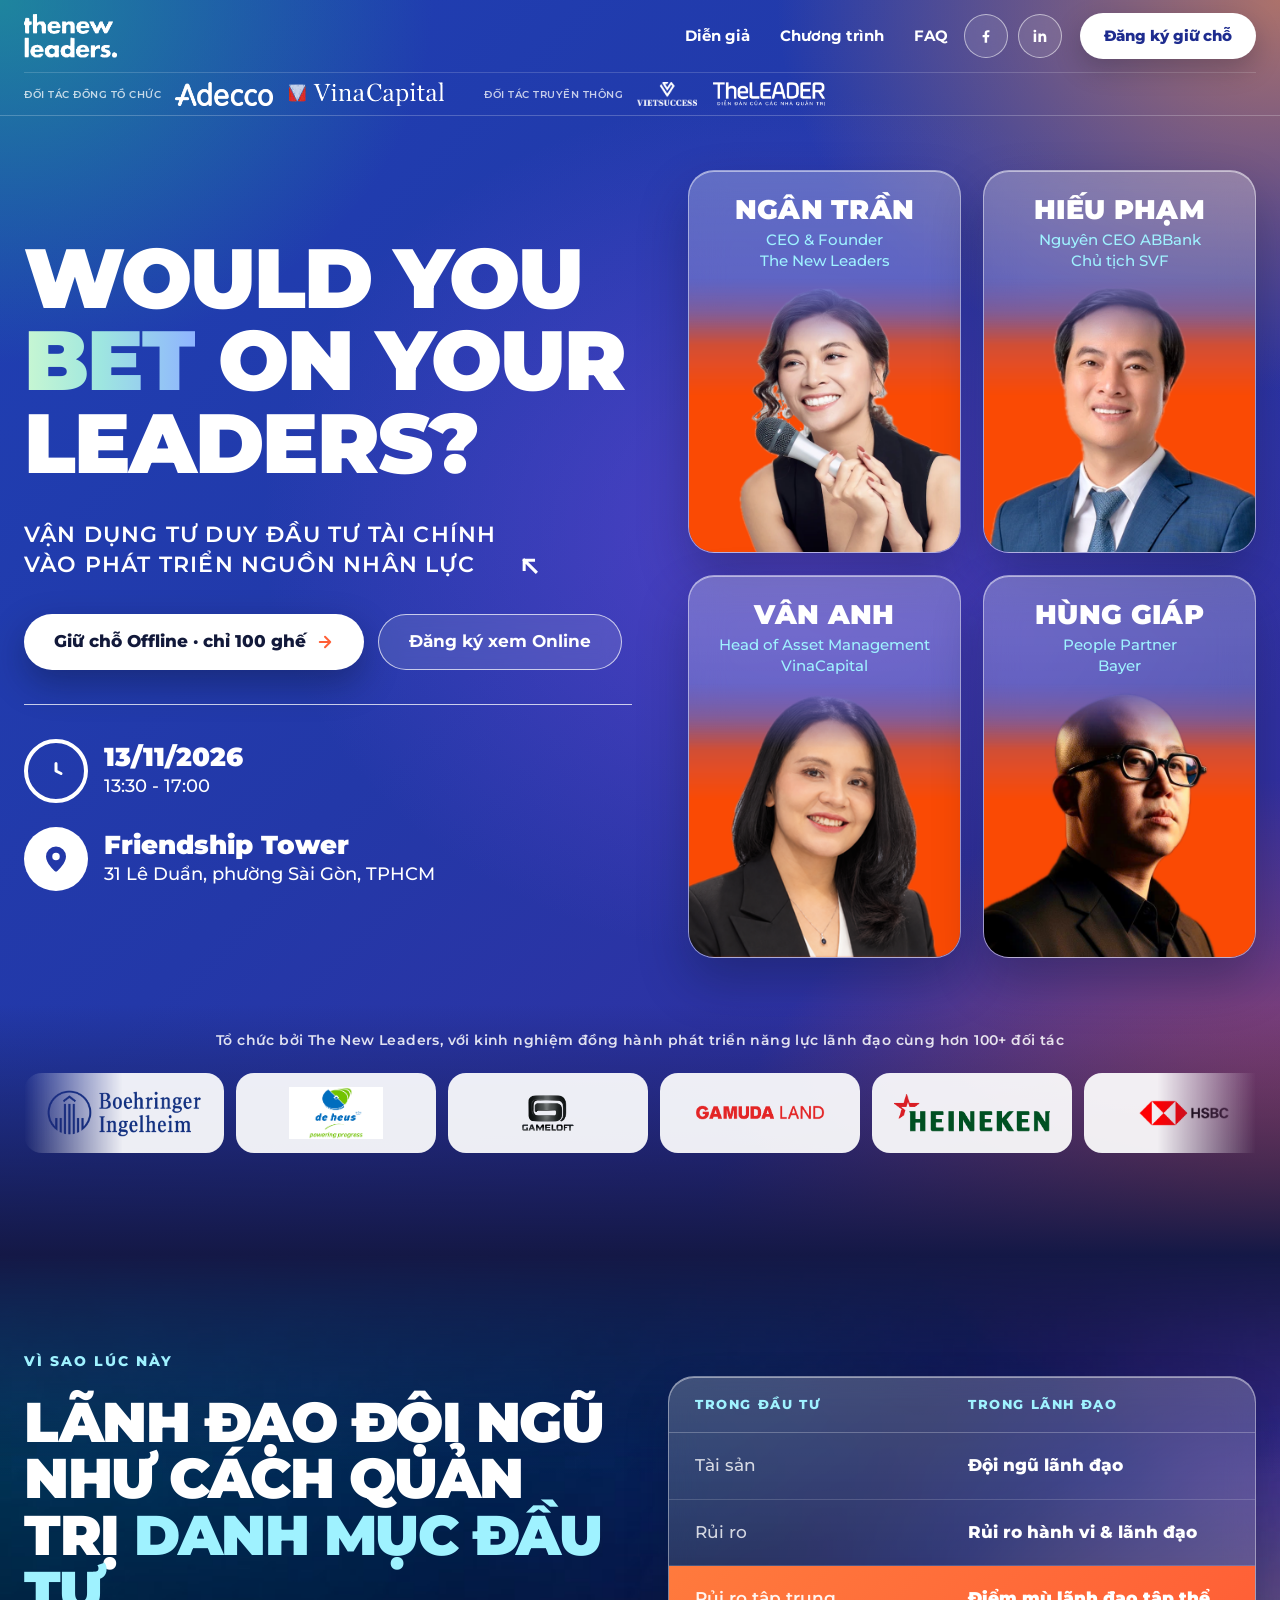
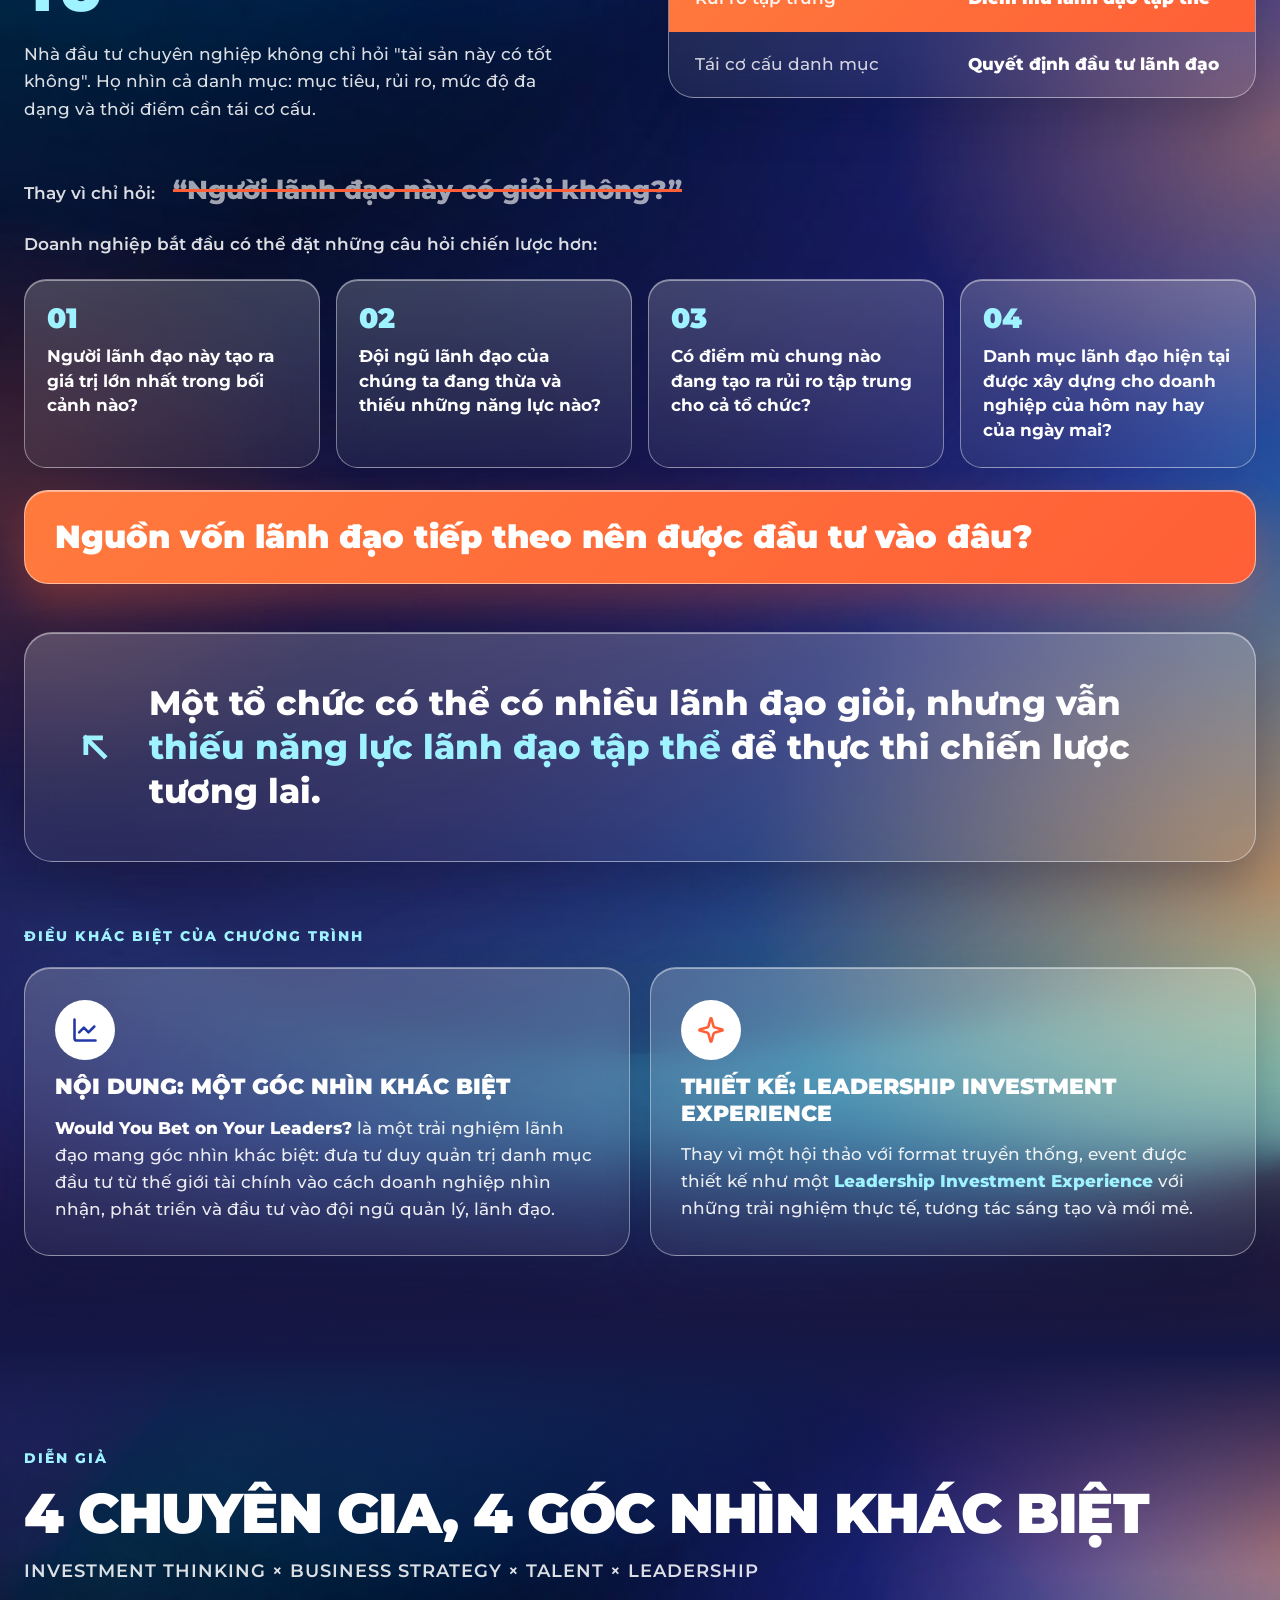
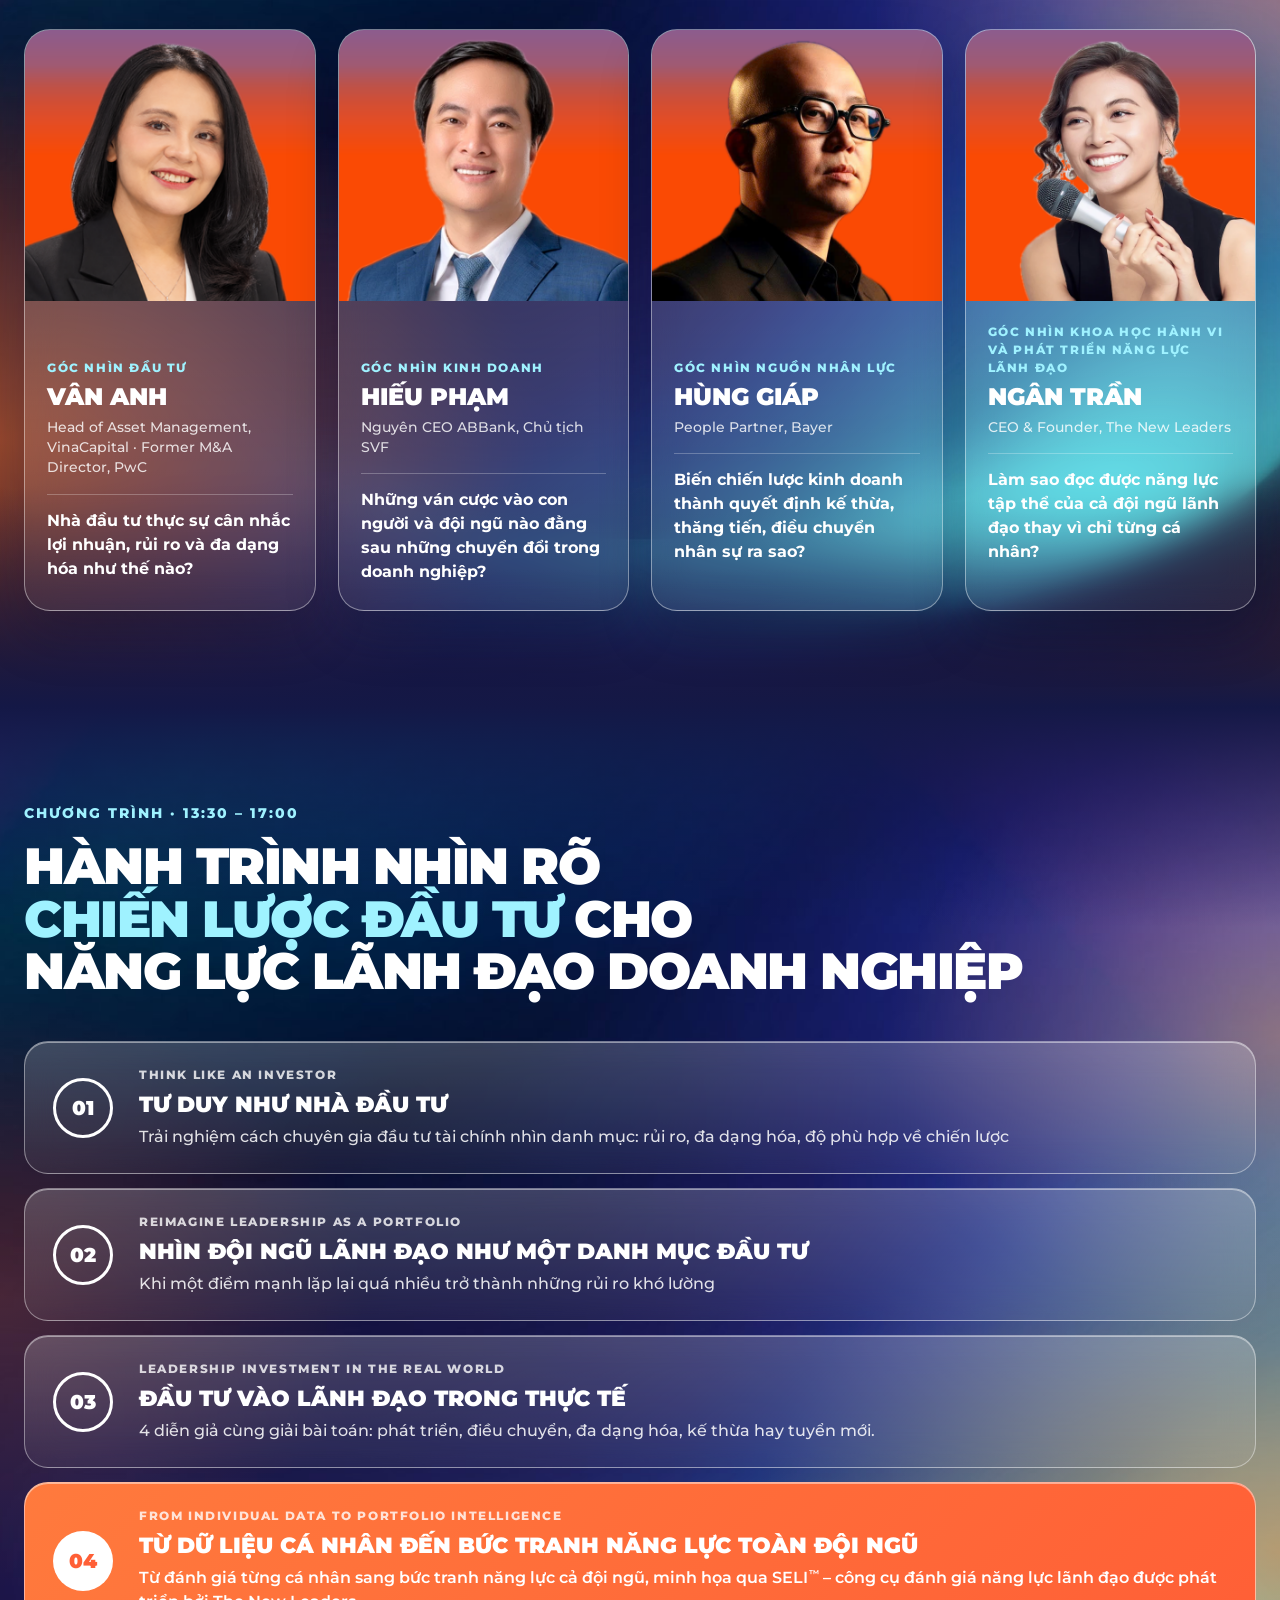
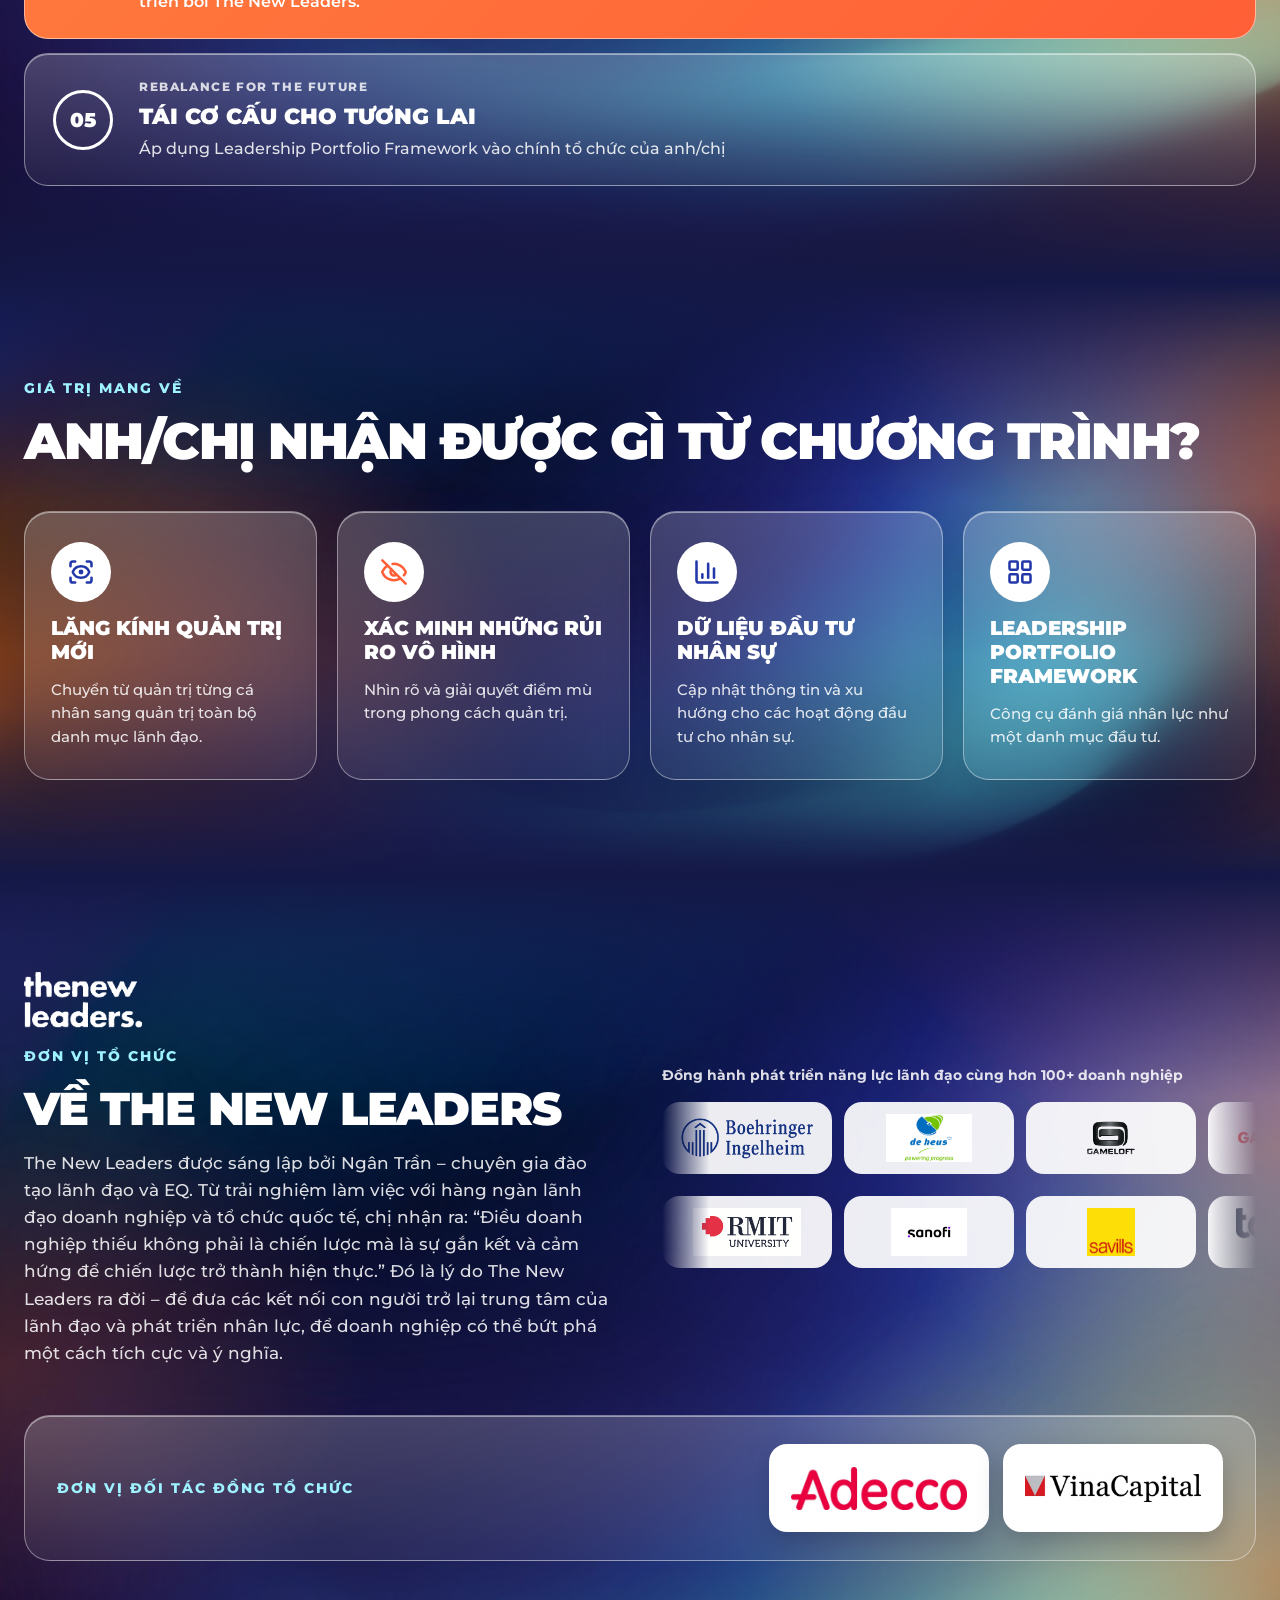
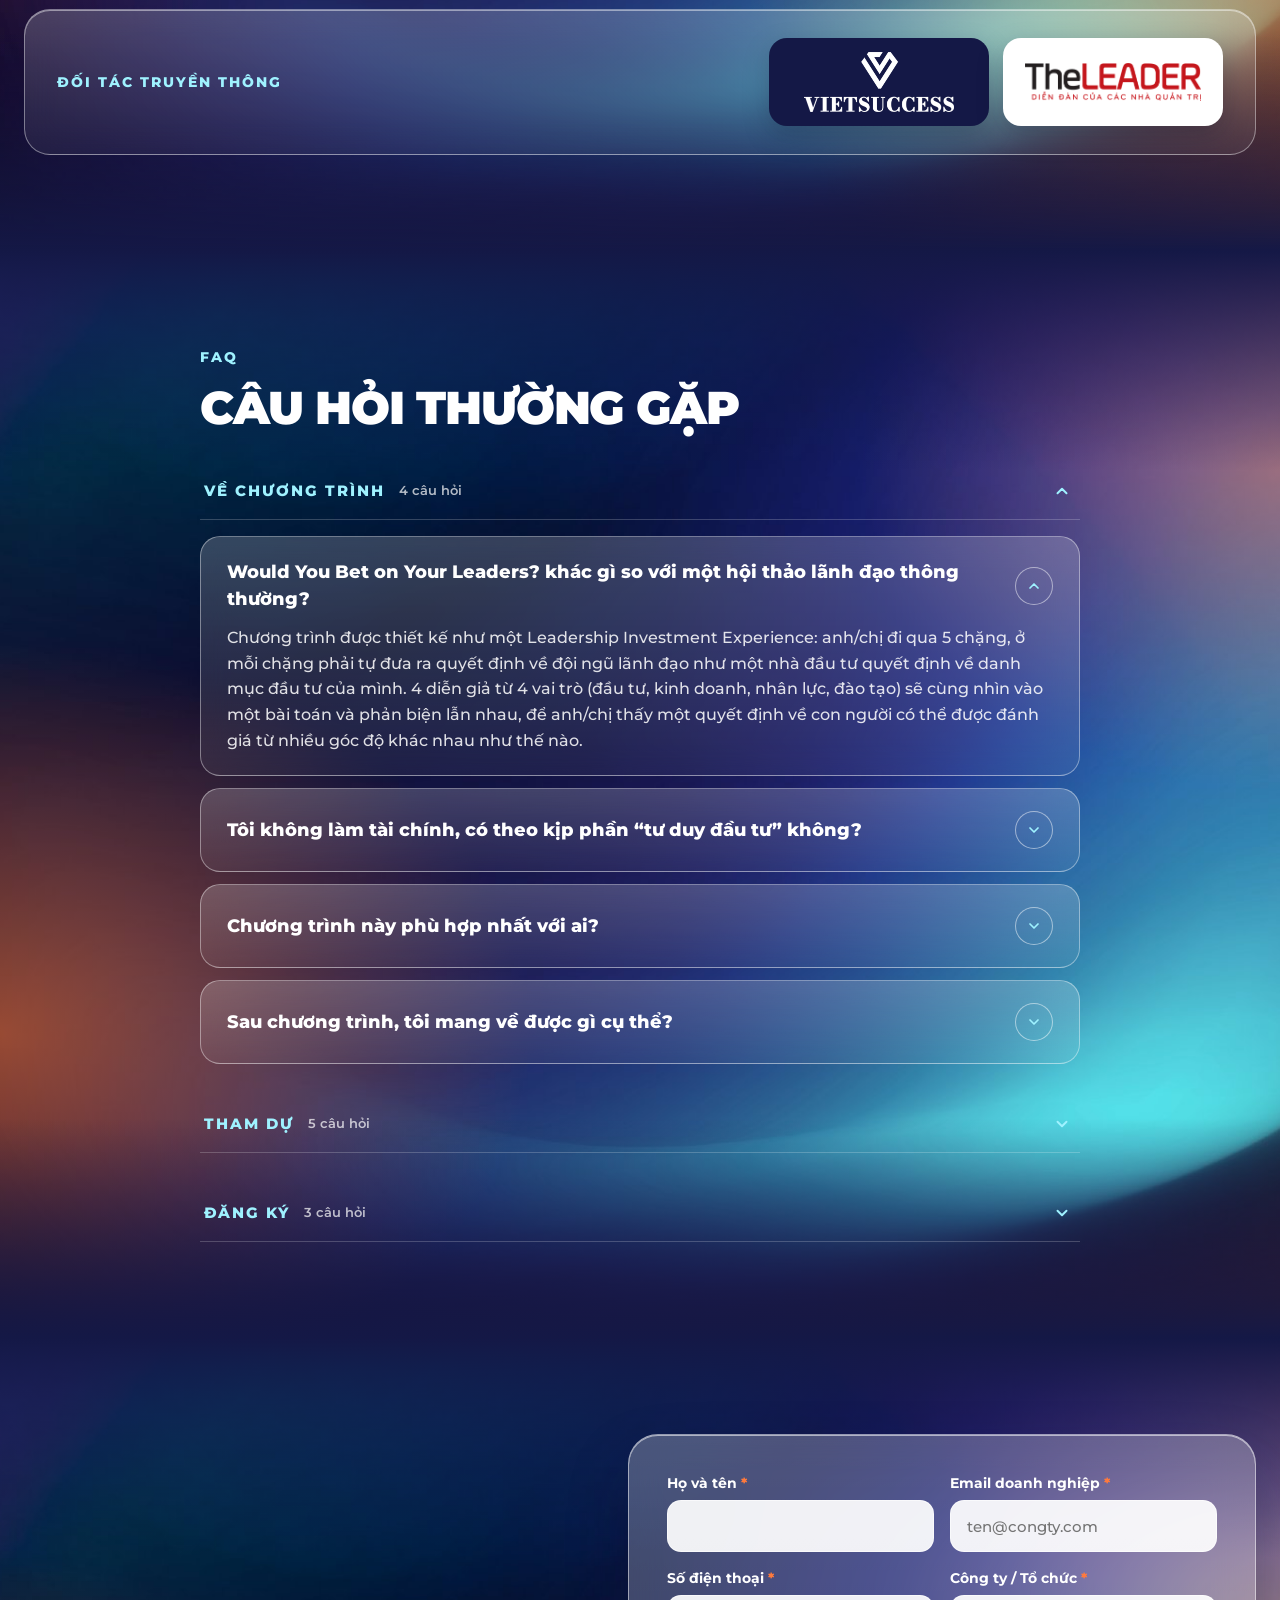
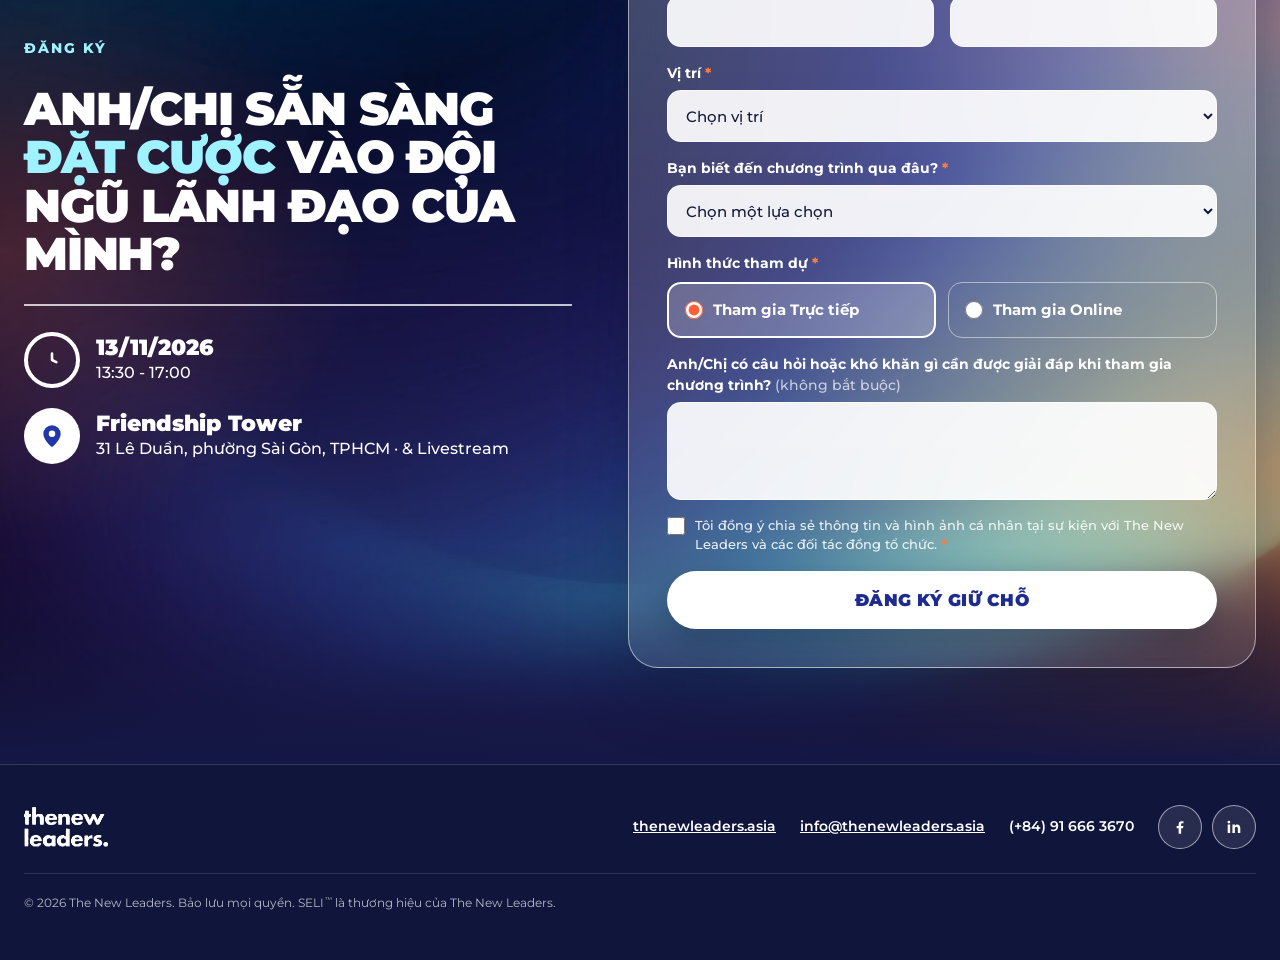
==== commit 087d0972: "Header: one clean nav row with partner logos in a strip below Co-Authored-By: Claude Opus 5.5 <norep" ====
--- a/index.html
+++ b/index.html
@@ -43,24 +43,8 @@
   <!-- ================================================================= -->
   <header class="ev-header">
     <nav class="ev-nav" aria-label="Điều hướng chính">
-      <div class="ev-nav-brand">
-        <a href="https://thenewleaders.asia/en/" target="_blank" rel="noopener"><img src="images/wybol/tnl_logo.png"
-            alt="The New Leaders" class="ev-nav-logo"></a>
-        <div class="ev-nav-group">
-          <span class="ev-nav-group-label">Đối tác đồng tổ chức</span>
-          <div class="ev-nav-group-logos">
-            <img src="images/wybol/nav_adecco.png" alt="Adecco">
-            <img src="images/wybol/nav_vinacapital.png" alt="VinaCapital">
-          </div>
-        </div>
-        <div class="ev-nav-group">
-          <span class="ev-nav-group-label">Đối tác truyền thông</span>
-          <div class="ev-nav-group-logos">
-            <img src="images/wybol/partner_vietsuccess.png" alt="VietSuccess">
-            <img src="images/wybol/partner_theleader.png" alt="The Leader" class="ev-logo-white">
-          </div>
-        </div>
-      </div>
+      <a href="https://thenewleaders.asia/en/" class="ev-nav-brand" target="_blank" rel="noopener"><img
+          src="images/wybol/tnl_logo.png" alt="The New Leaders" class="ev-nav-logo"></a>
       <div class="ev-nav-links">
         <a href="#speakers">Diễn giả</a>
         <a href="#agenda">Chương trình</a>
@@ -76,6 +60,23 @@
         <a href="#register" class="ev-btn ev-btn-white ev-nav-cta">Đăng ký giữ chỗ</a>
       </div>
     </nav>
+    <!-- Dải logo đối tác dưới menu -->
+    <div class="ev-header-partners">
+      <div class="ev-header-group">
+        <span class="ev-header-group-label">Đối tác đồng tổ chức</span>
+        <div class="ev-header-group-logos">
+          <img src="images/wybol/nav_adecco.png" alt="Adecco">
+          <img src="images/wybol/nav_vinacapital.png" alt="VinaCapital">
+        </div>
+      </div>
+      <div class="ev-header-group">
+        <span class="ev-header-group-label">Đối tác truyền thông</span>
+        <div class="ev-header-group-logos">
+          <img src="images/wybol/partner_vietsuccess.png" alt="VietSuccess">
+          <img src="images/wybol/partner_theleader.png" alt="The Leader" class="ev-logo-white">
+        </div>
+      </div>
+    </div>
   </header>
 
   <main id="top">
--- a/event.css
+++ b/event.css
@@ -304,7 +304,7 @@
 .ev-nav {
   max-width: var(--ev-max-width);
   margin: 0 auto;
-  min-height: 80px;
+  min-height: 72px;
   padding: 12px 0;
   display: flex;
   flex-wrap: wrap;
@@ -313,40 +313,46 @@
   gap: 16px;
 }
 
-/* Header brand: TNL + co-organiser and media partner logos */
 .ev-nav-brand {
+  display: block;
+  flex: none;
+  margin-right: auto;
+}
+
+/* Partner logo strip under the main nav */
+.ev-header-partners {
+  max-width: var(--ev-max-width);
+  margin: 0 auto;
+  padding: 9px 0;
   display: flex;
   flex-wrap: wrap;
-  align-items: flex-end;
-  gap: 8px 24px;
-  min-width: 0;
-  max-width: 100%;
-}
-
-.ev-nav-group {
-  display: flex;
-  flex-direction: column;
-  gap: 4px;
-  padding-left: 24px;
-  border-left: 1px solid rgba(255, 255, 255, 0.3);
-}
-
-.ev-nav-group-label {
+  align-items: center;
+  gap: 8px 40px;
+  border-top: 1px solid rgba(255, 255, 255, 0.16);
+}
+
+.ev-header-group {
+  display: flex;
+  align-items: center;
+  gap: 14px;
+}
+
+.ev-header-group-label {
   font-size: 10px;
   font-weight: 600;
   letter-spacing: 0.5px;
   text-transform: uppercase;
   white-space: nowrap;
-  color: rgba(255, 255, 255, 0.8);
-}
-
-.ev-nav-group-logos {
-  display: flex;
-  align-items: center;
-  gap: 14px;
-}
-
-.ev-nav-group-logos img {
+  color: rgba(255, 255, 255, 0.75);
+}
+
+.ev-header-group-logos {
+  display: flex;
+  align-items: center;
+  gap: 16px;
+}
+
+.ev-header-group-logos img {
   height: 24px;
   width: auto;
 }
@@ -357,7 +363,7 @@
 }
 
 .ev-nav-logo {
-  height: 46px;
+  height: 44px;
   width: auto;
   max-width: 100%;
   object-fit: contain;
@@ -434,7 +440,7 @@
    ========================================================================== */
 .ev-hero {
   position: relative;
-  padding: 150px 24px 96px;
+  padding: 170px 24px 96px;
   background:
     radial-gradient(620px 520px at 0% 0%, rgba(30, 190, 140, 0.55), transparent 70%),
     radial-gradient(720px 560px at 100% 0%, rgba(255, 150, 70, 0.62), transparent 70%),
@@ -1663,17 +1669,52 @@
   }
 
   /* Logo đối tác xuống hàng riêng nên header cao hơn, hero phải chừa đủ chỗ */
-  .ev-nav-group {
-    padding-left: 0;
-    border-left: 0;
+  .ev-header-group {
+    flex-direction: column;
+    align-items: flex-start;
+    gap: 4px;
+  }
+
+  .ev-header-partners {
+    gap: 8px 24px;
+  }
+
+  .ev-header-group-logos {
+    gap: 10px;
+  }
+
+  .ev-header-group-logos img {
+    height: 16px;
+  }
+
+  /* 2 hàng: logo + nút đăng ký, rồi menu + mạng xã hội */
+  .ev-nav-actions {
+    display: contents;
+  }
+
+  .ev-nav-cta {
+    order: 1;
+  }
+
+  .ev-nav-links {
+    order: 2;
+  }
+
+  .ev-social {
+    order: 3;
+  }
+
+  .ev-header .ev-social-btn {
+    width: 36px;
+    height: 36px;
   }
 
   .ev-hero {
-    padding: 300px 16px 72px;
+    padding: 220px 16px 72px;
   }
 
   .ev-nav-links {
-    gap: 20px;
+    gap: 16px;
   }
 
   .ev-hero-speakers {
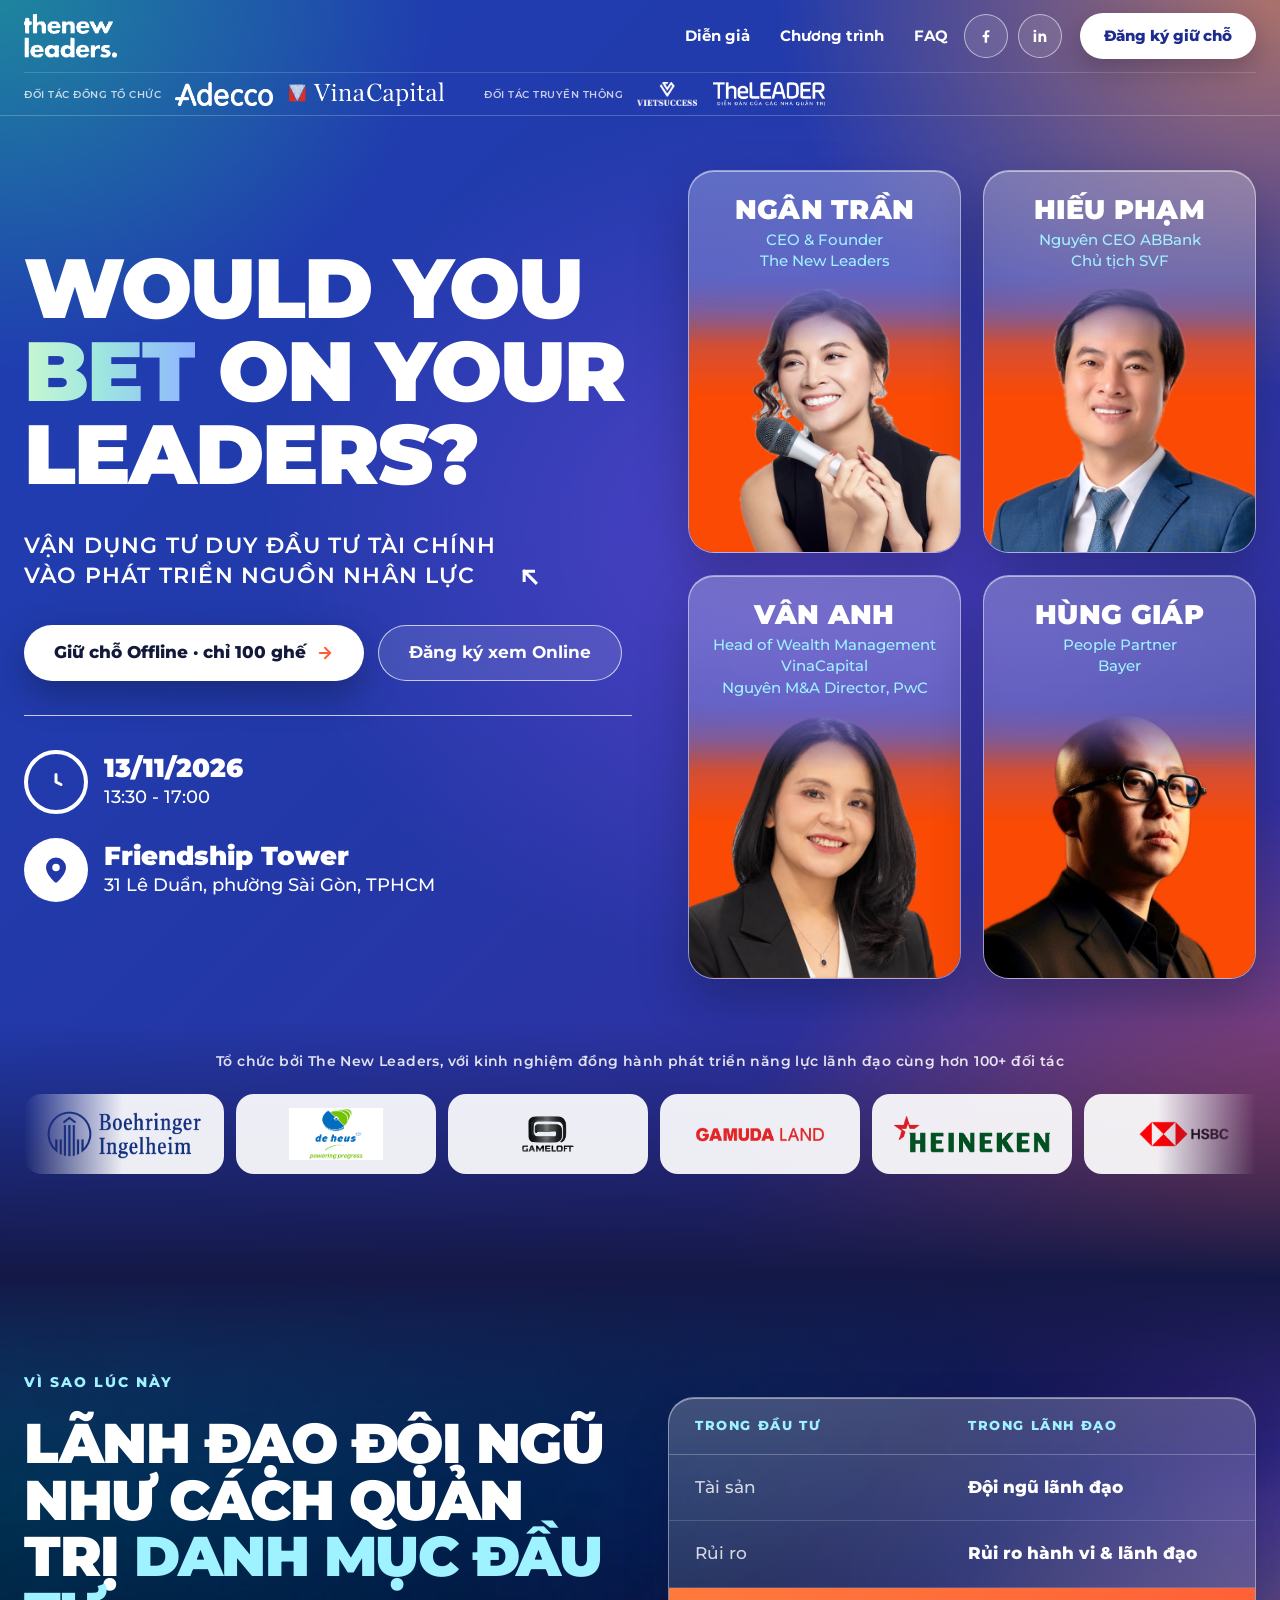
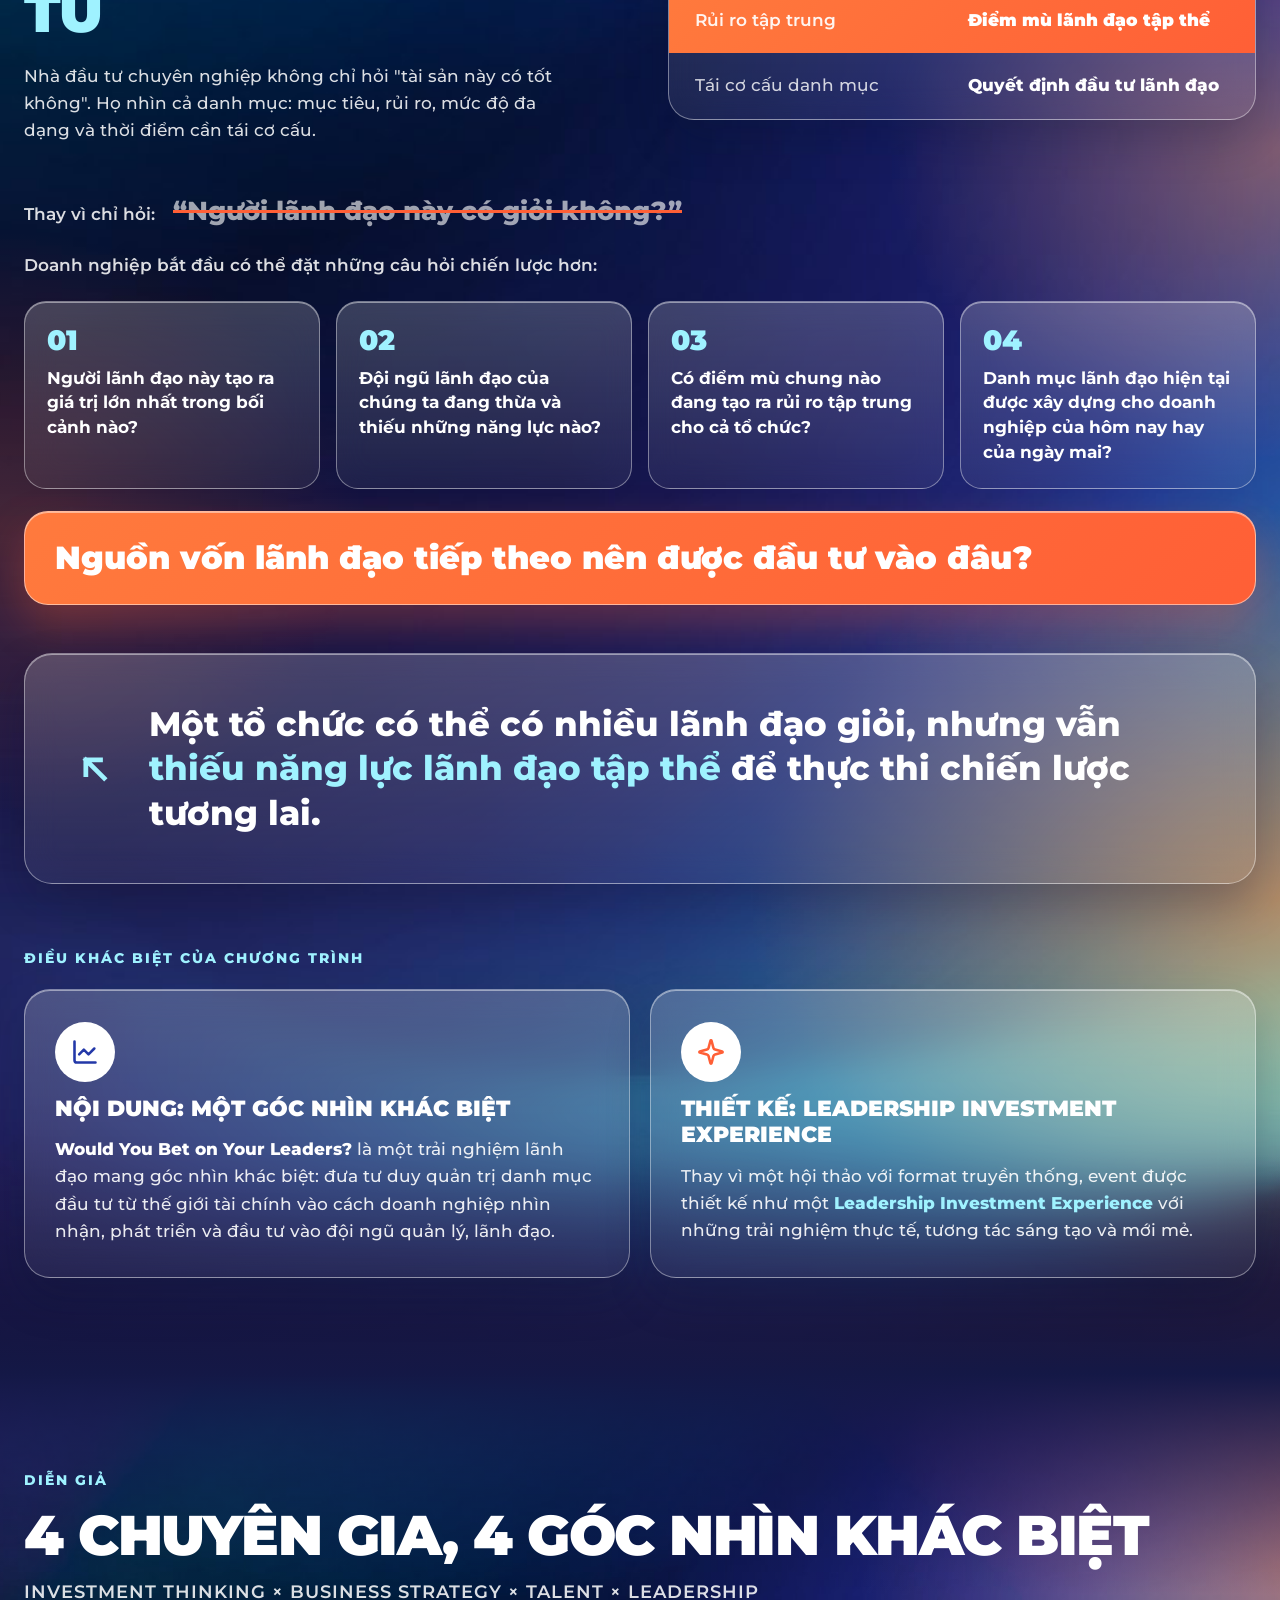
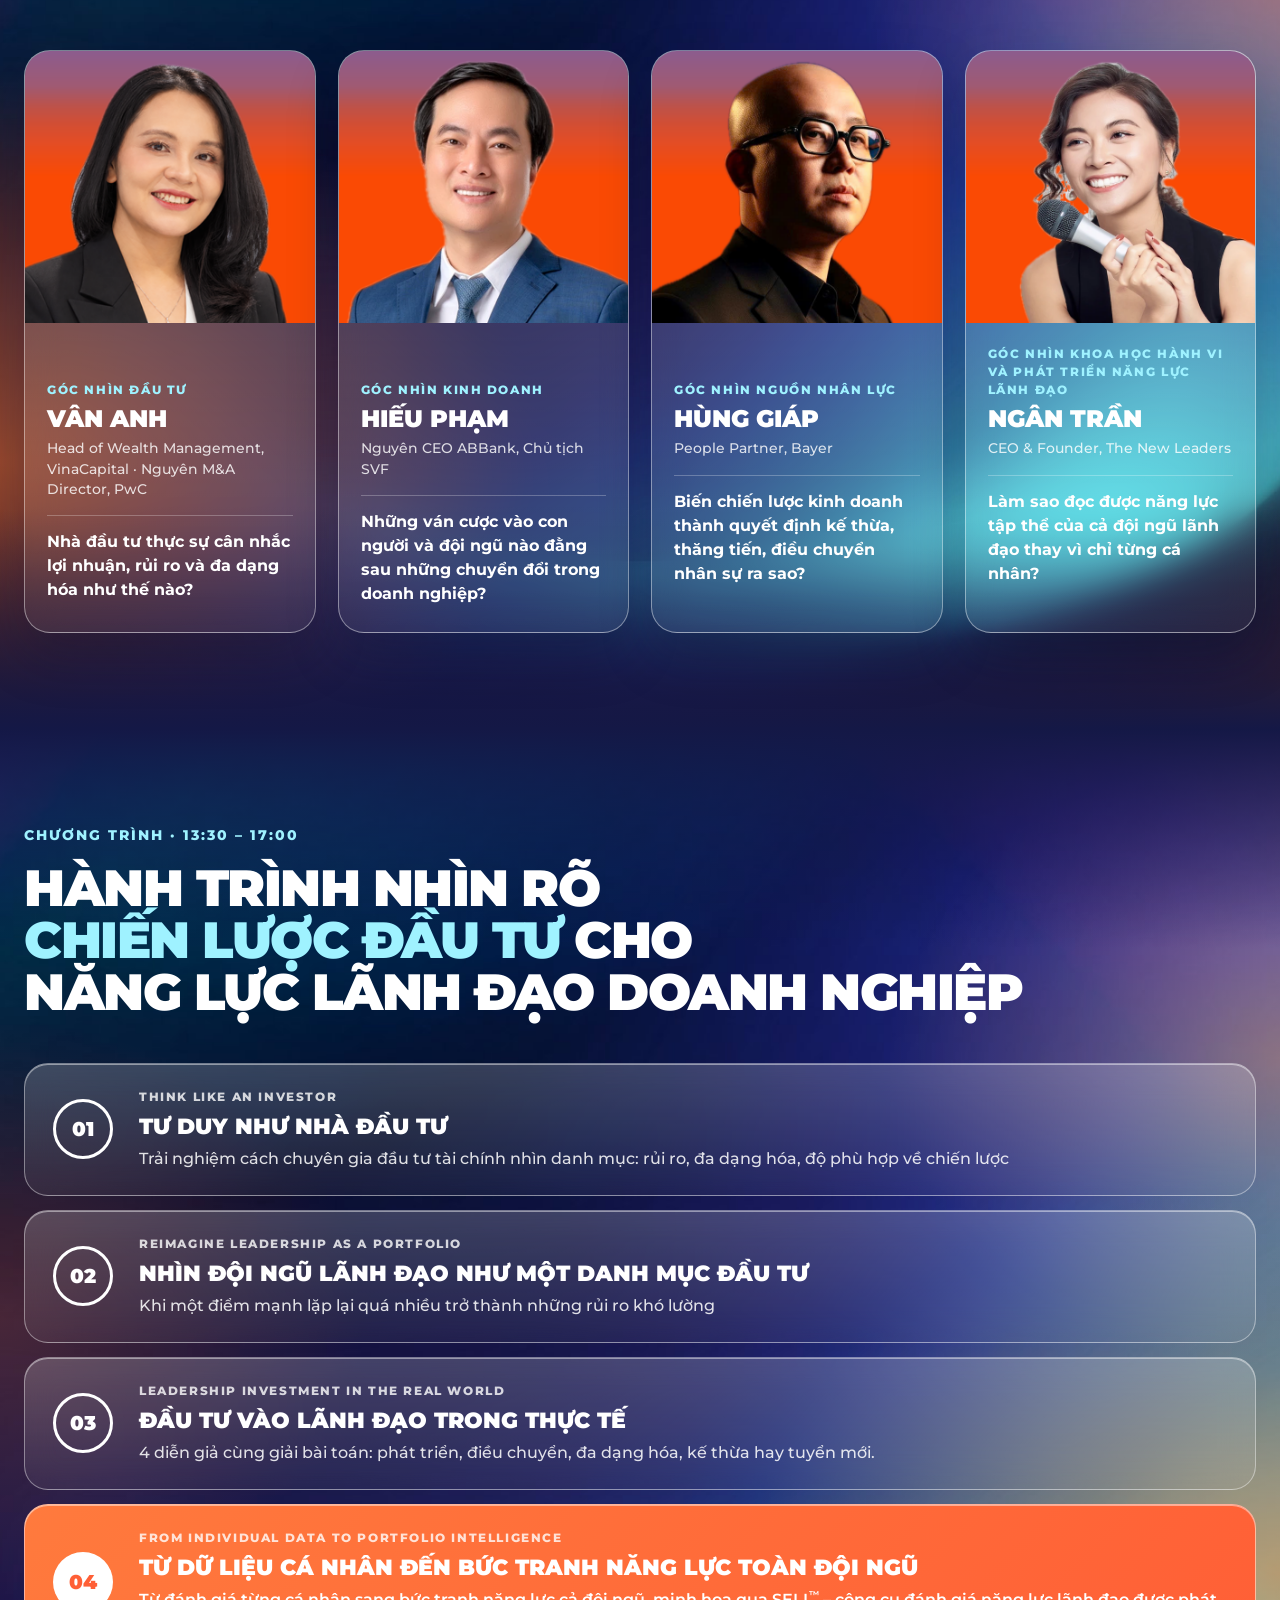
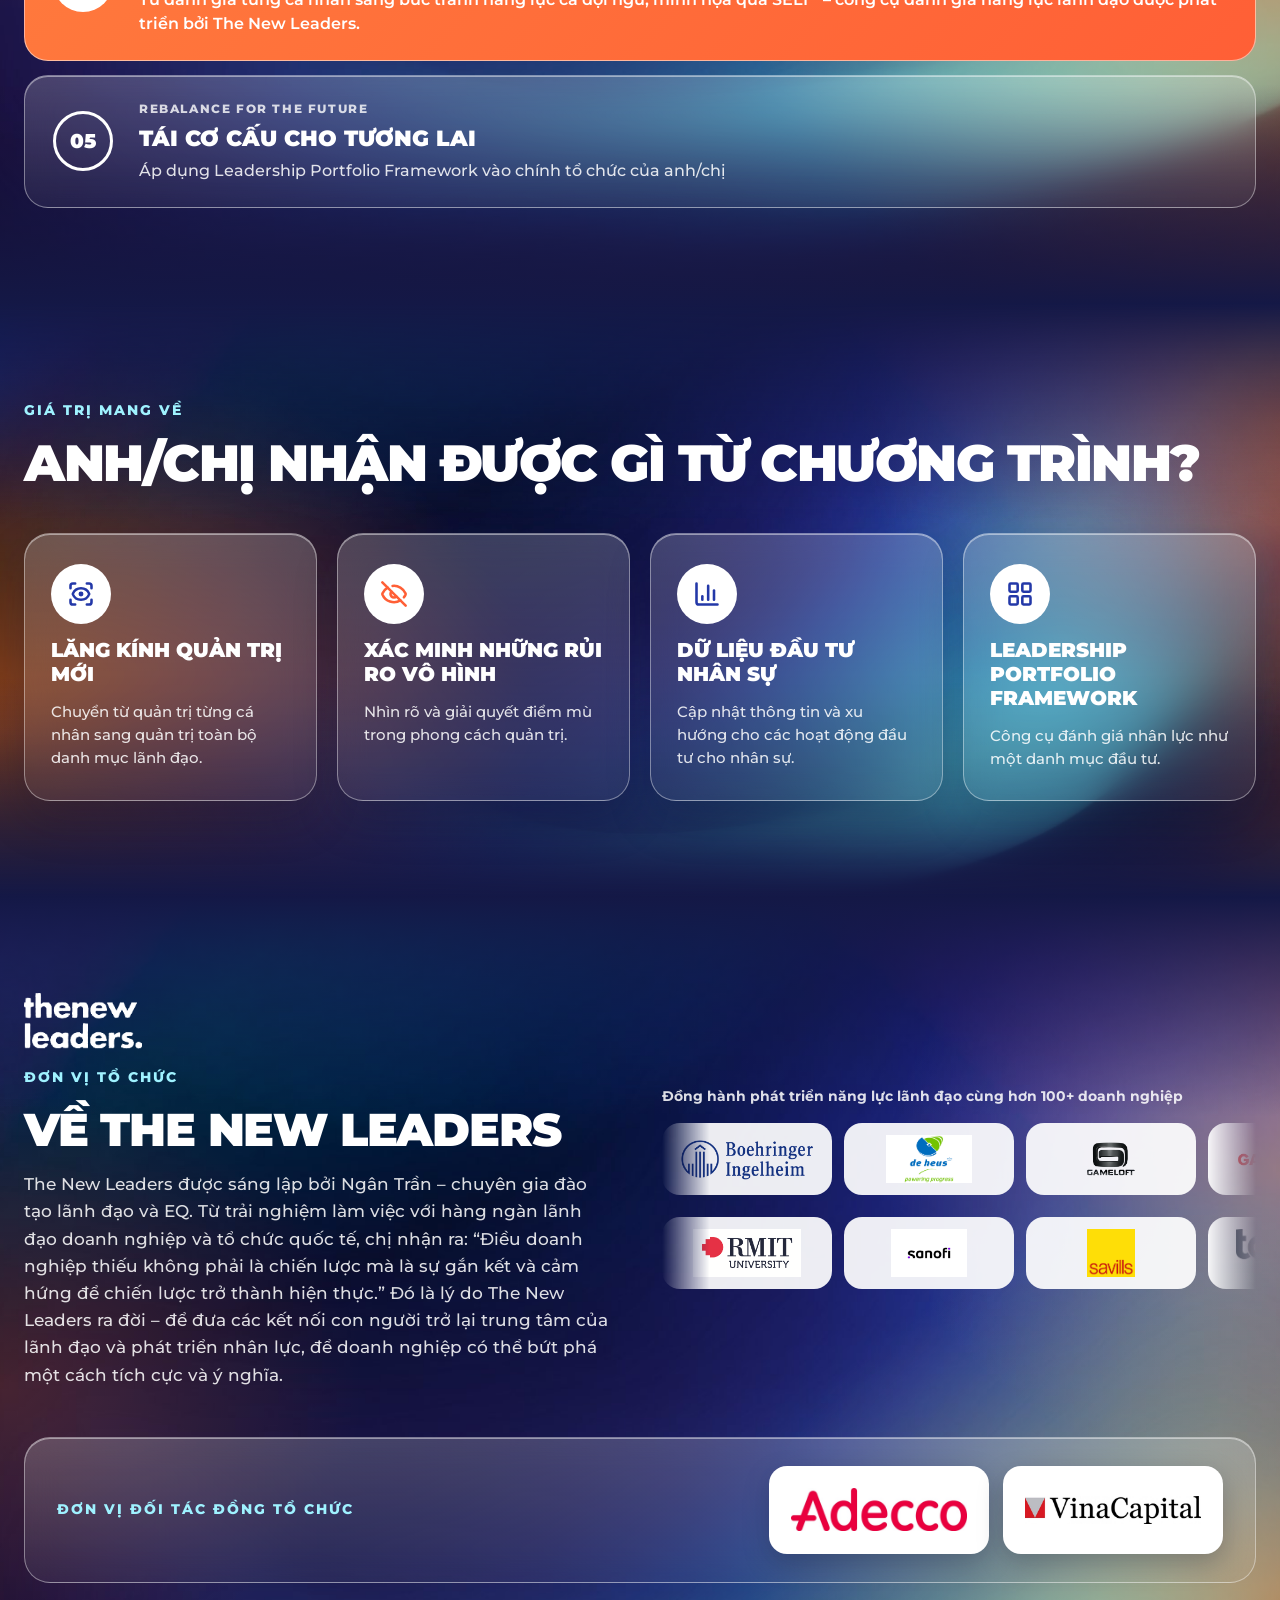
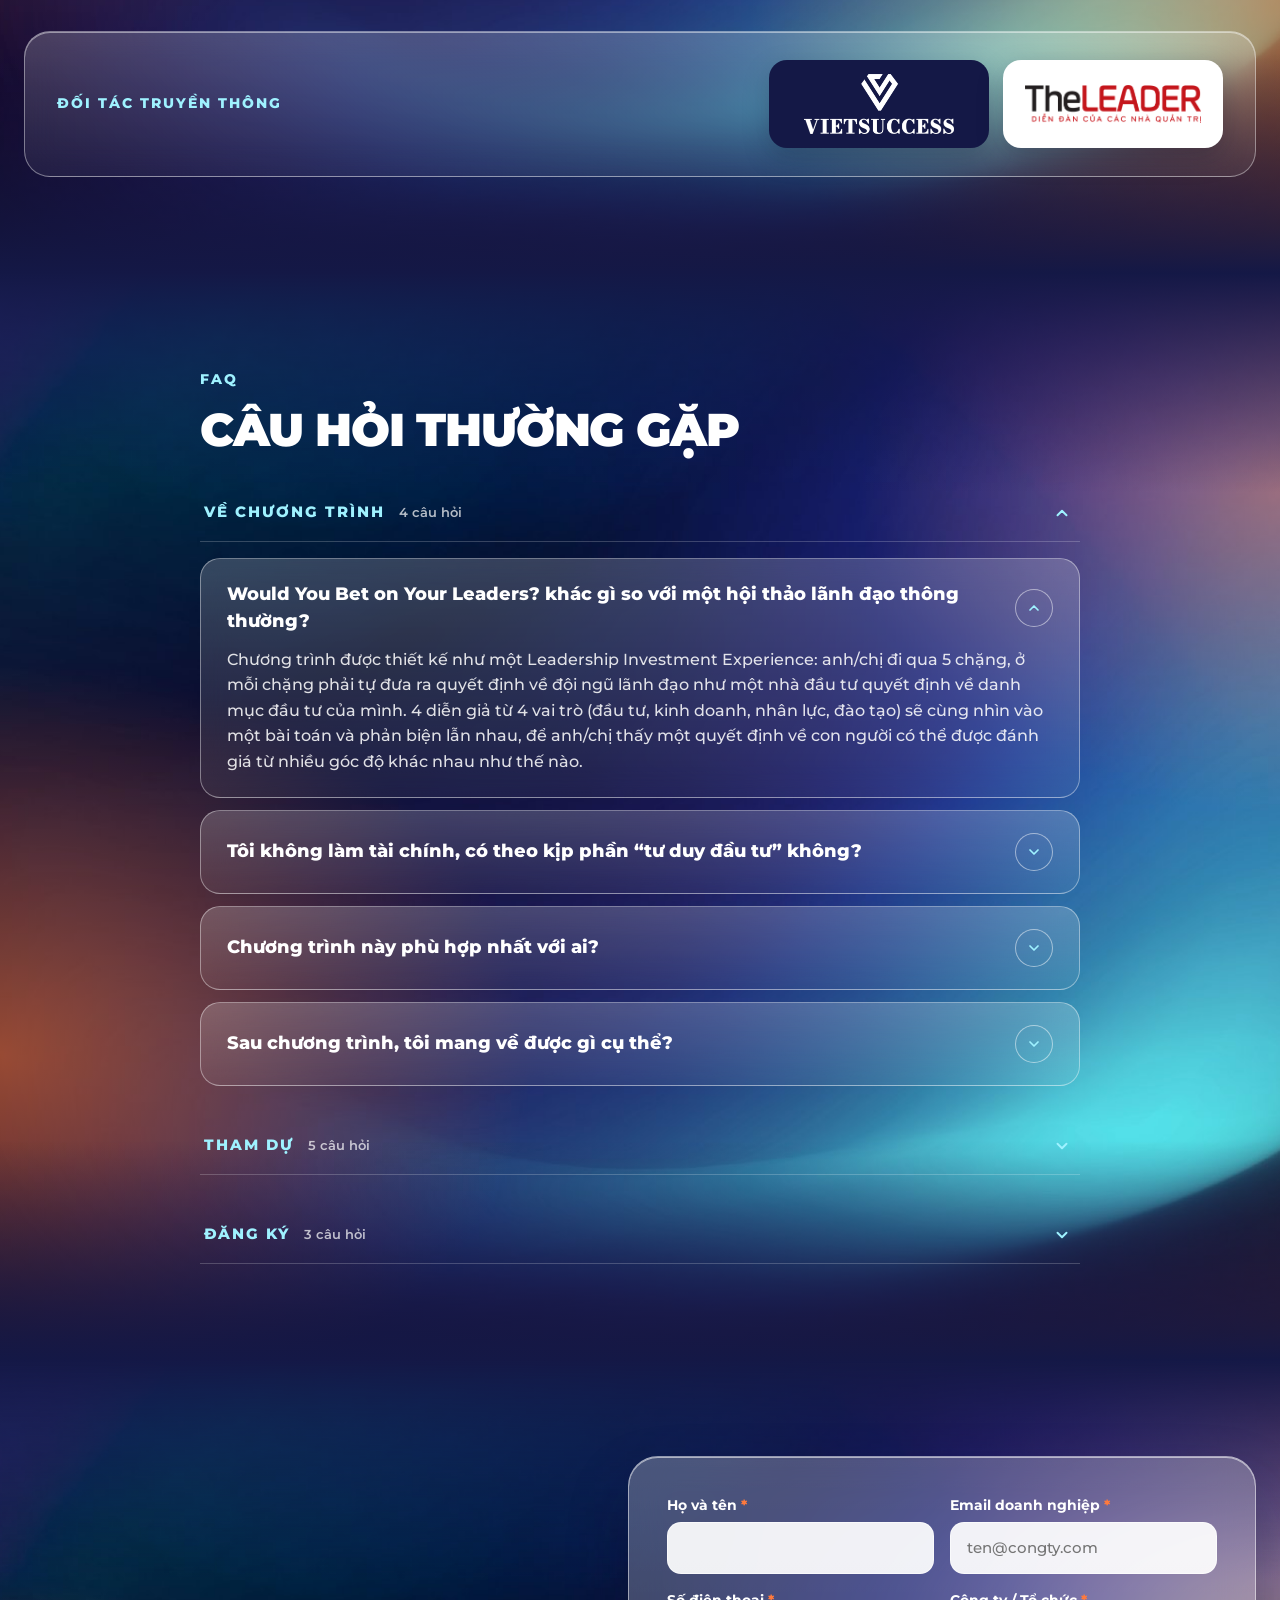
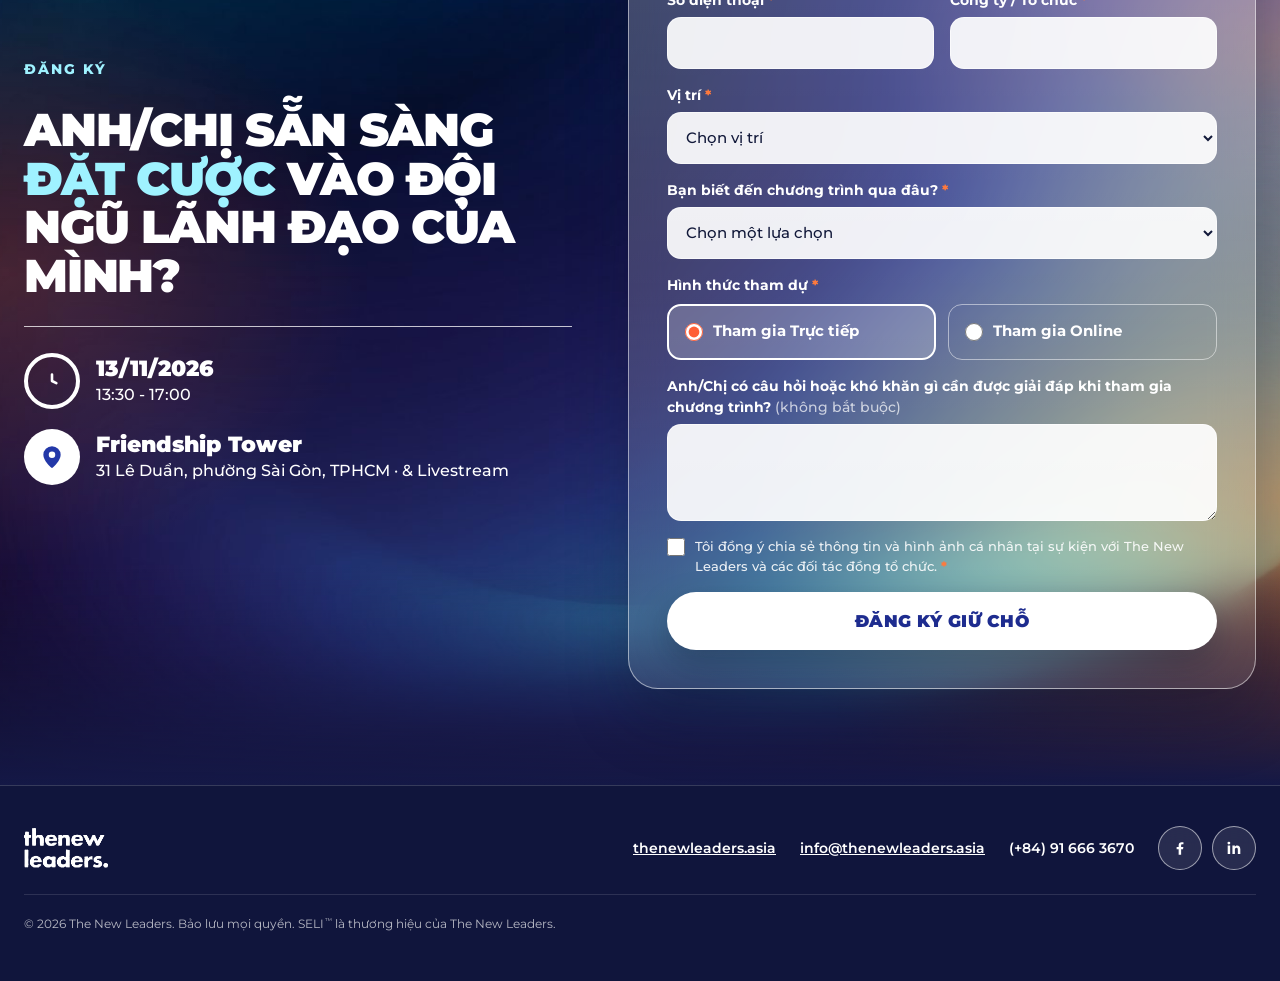
==== commit 0a0db8d6: "Update Vân Anh's titles Co-Authored-By: Claude Opus 5.5 <noreply@anthropic.com>" ====
--- a/index.html
+++ b/index.html
@@ -146,7 +146,7 @@
           </article>
           <article class="ev-hero-speaker">
             <div class="ev-hero-speaker-meta">
-              <h3>Vân Anh</h3><span>Head of Asset Management<br>VinaCapital</span>
+              <h3>Vân Anh</h3><span>Head of Wealth Management<br>VinaCapital<br>Nguyên M&amp;A Director, PwC</span>
             </div>
             <img src="images/wybol/speaker_van_anh.png" alt="Vân Anh">
           </article>
@@ -277,7 +277,7 @@
             <div class="ev-speaker-body">
               <span class="ev-speaker-lens">GÓC NHÌN ĐẦU TƯ</span>
               <h3>Vân Anh</h3>
-              <p class="ev-speaker-role">Head of Asset Management, VinaCapital · Former M&amp;A Director, PwC</p>
+              <p class="ev-speaker-role">Head of Wealth Management, VinaCapital · Nguyên M&amp;A Director, PwC</p>
               <p class="ev-speaker-question">Nhà đầu tư thực sự cân nhắc lợi nhuận, rủi ro và đa dạng hóa như thế nào?</p>
             </div>
           </article>
